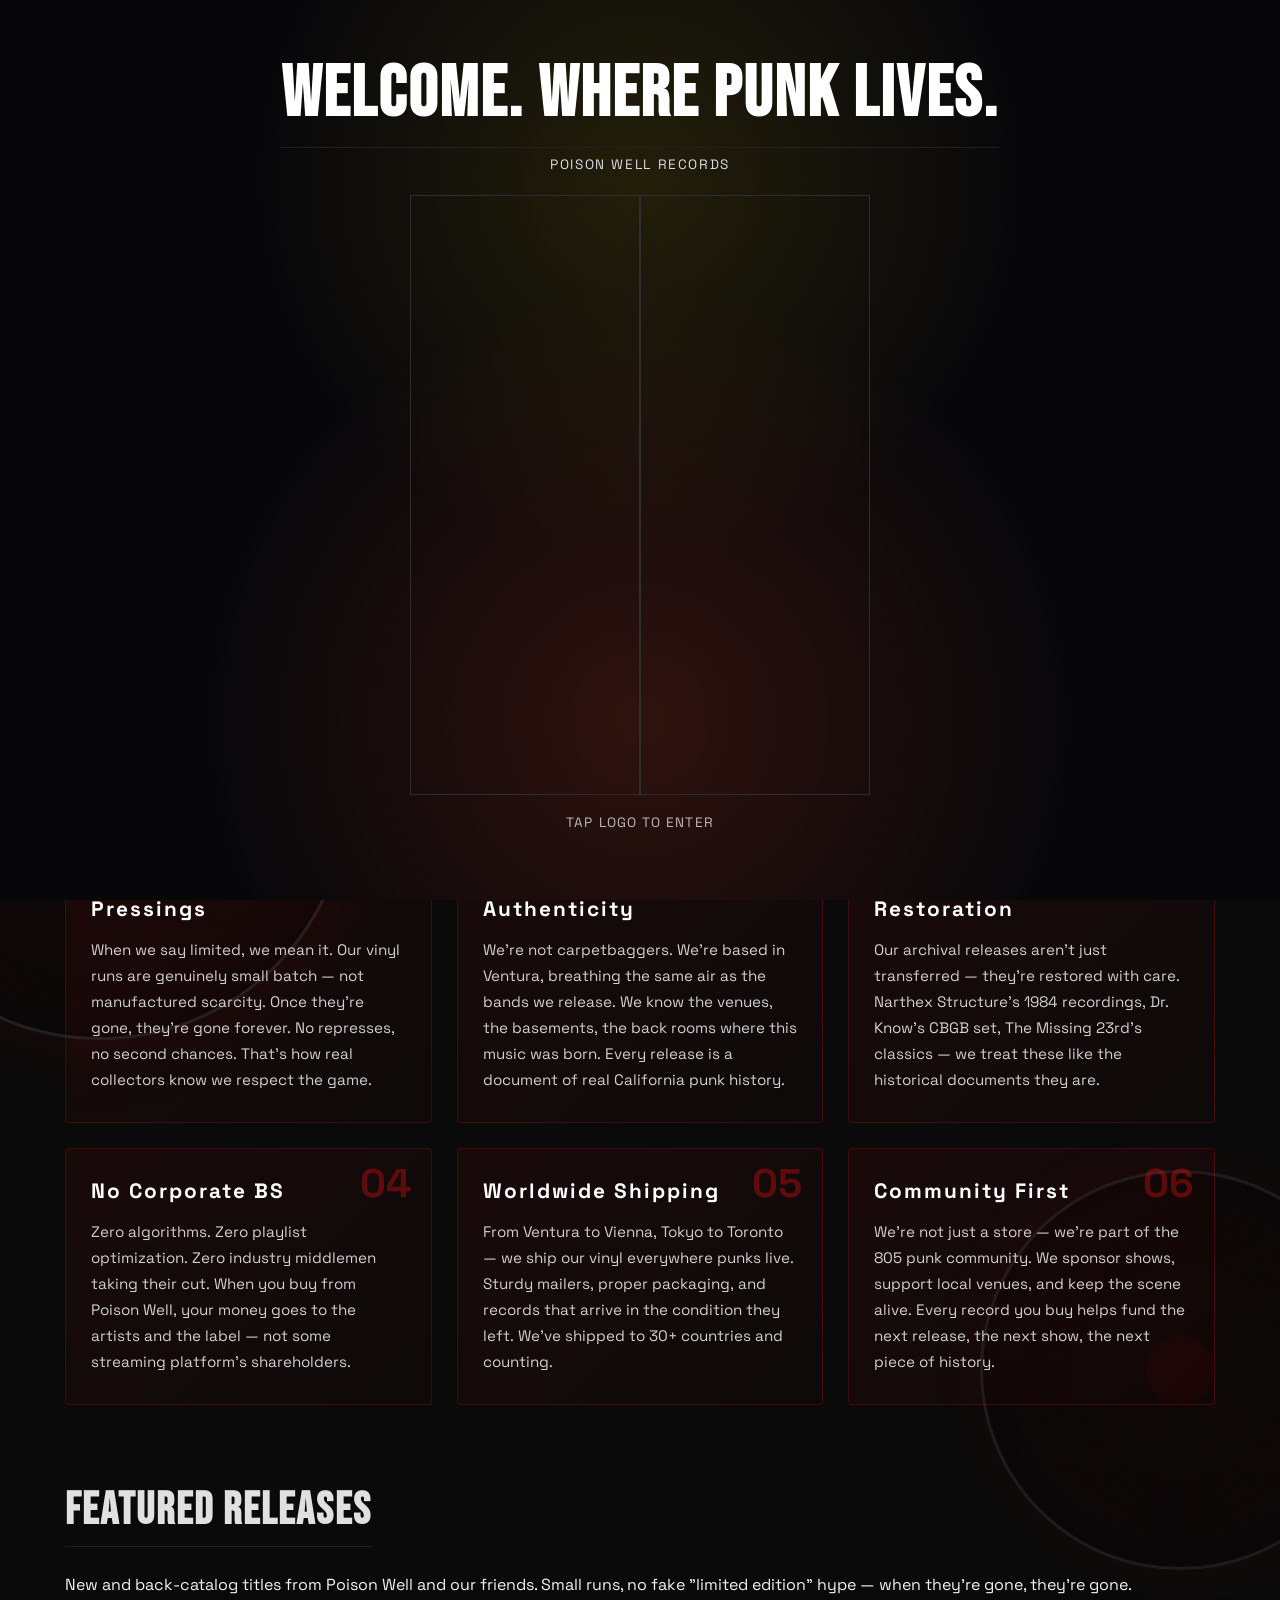
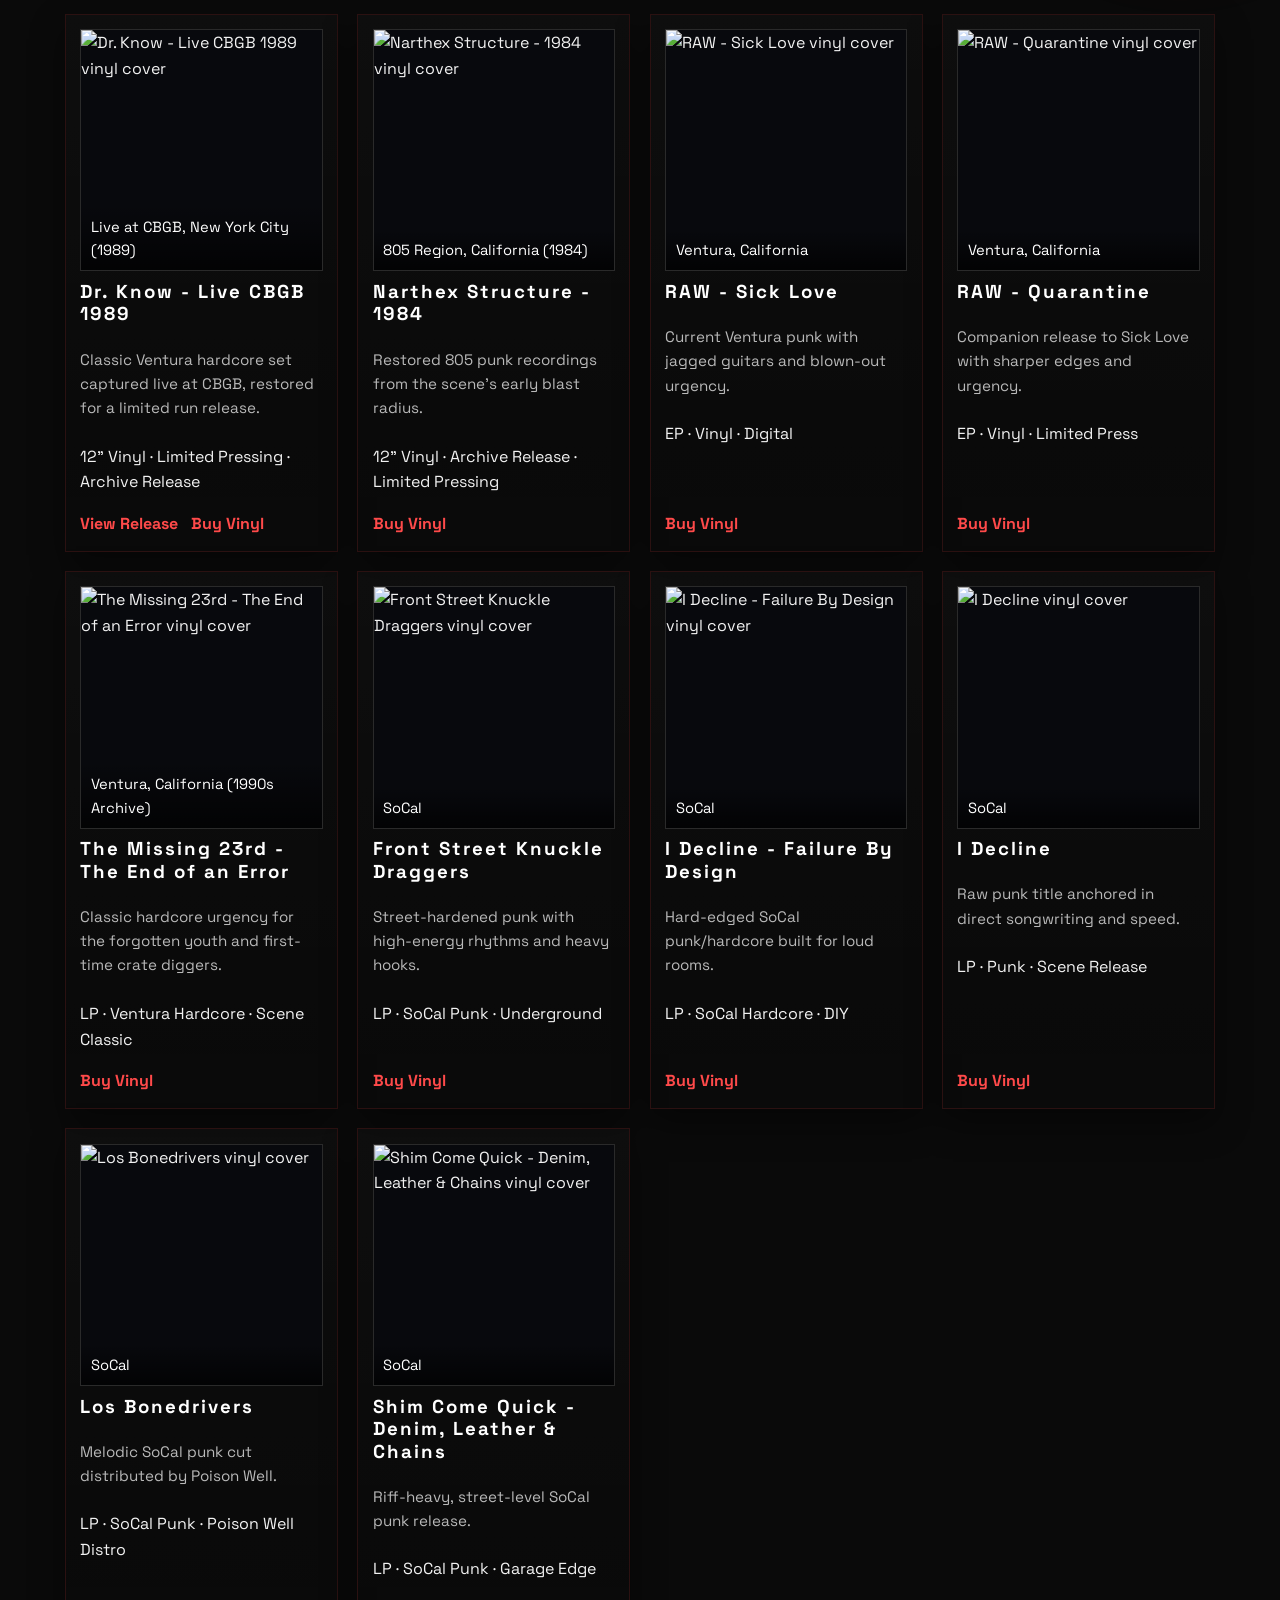
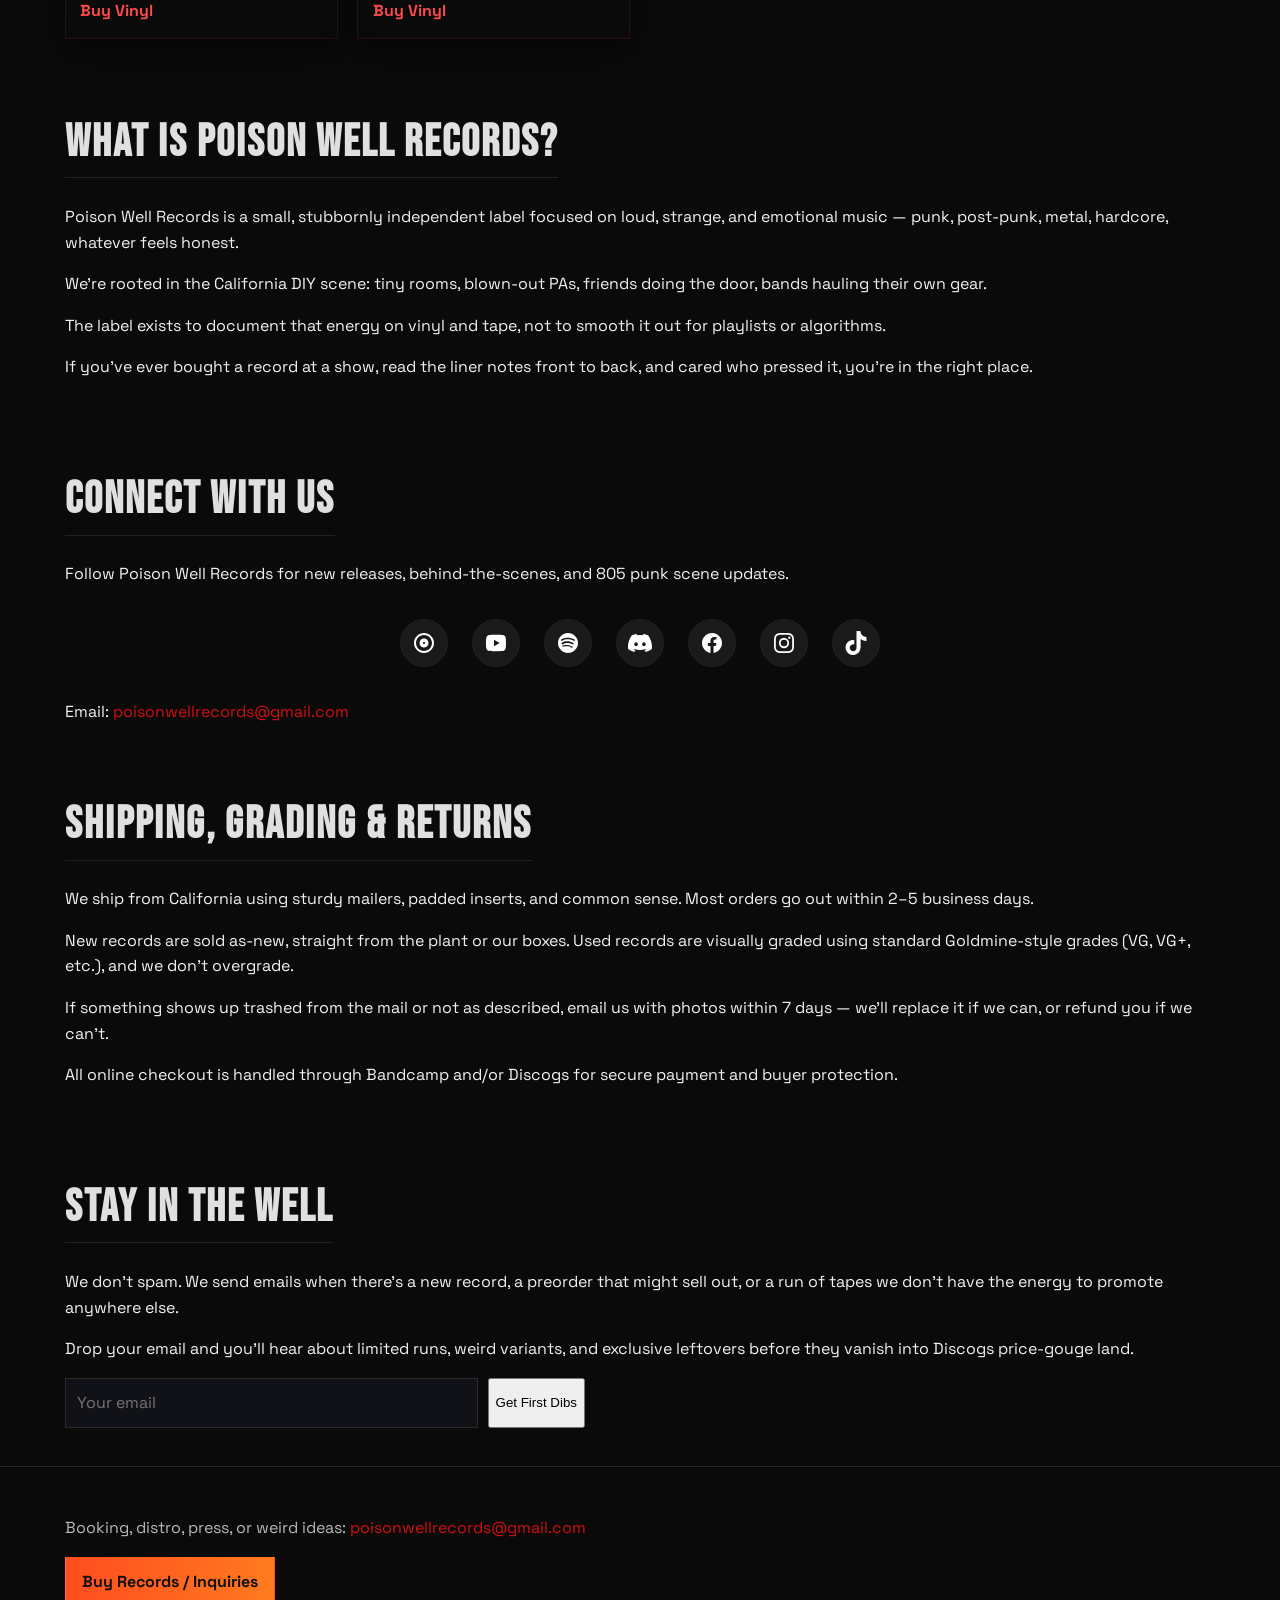
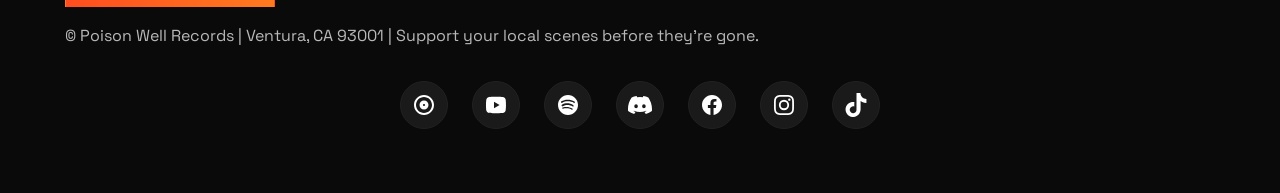
==== index.html @ 2ea9d639 "Refine design into a million-dollar website with new typography and responsive SVG icon grids" ====
<!DOCTYPE html>
<html lang="en">

<head>
  <meta charset="UTF-8" />
  <meta name="viewport" content="width=device-width, initial-scale=1.0" />
  <title>Poison Well Records - Ventura 805 Punk Vinyl & Label</title>
  <meta name="description"
    content="Official store and archive for Poison Well Records. Shop limited Ventura 805 punk vinyl releases from bands like Dr. Know, RAW, and Narthex Structure. Ships worldwide from Ventura, California." />
  <meta name="keywords"
    content="ventura punk vinyl, 805 punk records, socal hardcore vinyl, ventura record label, nardcore vinyl" />
  <meta property="og:title" content="Poison Well Records - Ventura 805 Punk Vinyl" />
  <meta property="og:description"
    content="805 and SoCal punk rock on limited vinyl and digital. Archiving Ventura bands and the forgotten youth." />
  <meta property="og:image"
    content="https://poisonwellrecords.netlify.app/poison-well-records-logo-ventura-805-punk-label.png" />
  <meta property="og:url" content="https://poisonwellrecords.netlify.app/" />
  <meta property="og:type" content="website" />
  <meta name="twitter:card" content="summary_large_image" />
  <meta name="twitter:title" content="Poison Well Records - Ventura 805 Punk Vinyl" />
  <meta name="twitter:description" content="805 punk vinyl and SoCal hardcore from Ventura, CA." />
  <meta name="twitter:image"
    content="https://poisonwellrecords.netlify.app/poison-well-records-logo-ventura-805-punk-label.png" />
  <meta name="geo.region" content="US-CA" />
  <meta name="geo.placename" content="Ventura" />
  <meta name="geo.position" content="34.2746;-119.2290" />
  <meta name="ICBM" content="34.2746, -119.2290" />
  <link rel="canonical" href="https://poisonwellrecords.netlify.app/" />
  <link rel="preload" href="styles.min.css" as="style" />
  <link rel="stylesheet" href="styles.min.css" />
  <script type="application/ld+json">
  {
    "@context": "https://schema.org",
    "@type": "Organization",
    "name": "Poison Well Records",
    "description": "Ventura 805 punk vinyl label and online store archiving SoCal punk rock",
    "url": "https://poisonwellrecords.netlify.app",
    "logo": "https://poisonwellrecords.netlify.app/poison-well-records-logo-ventura-805-punk-label.png",
    "address": {
      "@type": "PostalAddress",
      "addressLocality": "Ventura",
      "addressRegion": "CA",
      "postalCode": "93001",
      "addressCountry": "US"
    },
    "sameAs": [
      "https://www.tiktok.com/@poisonwellrecords",
      "https://www.instagram.com/poisonwellrecords",
      "https://www.discogs.com/user/PoisonWellRecords",
      "https://poisonwellrecords.bandcamp.com/dashboard",
      "https://www.facebook.com/poisonwellrecords/",
      "https://www.youtube.com/@poisonwellrecords"
    ],
    "areaServed": {
      "@type": "GeoCircle",
      "geoMidpoint": {
        "@type": "GeoCoordinates",
        "latitude": "34.2746",
        "longitude": "-119.2290"
      },
      "geoRadius": "50000"
    }
  }
  </script>
  <script type="application/ld+json">
  {
    "@context": "https://schema.org",
    "@type": "Store",
    "name": "Poison Well Records",
    "image": "https://poisonwellrecords.netlify.app/poison-well-records-logo-ventura-805-punk-label.png",
    "description": "805 and SoCal punk vinyl record store and label shipping worldwide from Ventura, California",
    "url": "https://poisonwellrecords.netlify.app",
    "telephone": "+1-XXX-XXX-XXXX",
    "priceRange": "$20-$40",
    "paymentAccepted": "Credit Card, Debit Card",
    "currenciesAccepted": "USD",
    "address": {
      "@type": "PostalAddress",
      "addressLocality": "Ventura",
      "addressRegion": "CA",
      "addressCountry": "US"
    },
    "geo": {
      "@type": "GeoCoordinates",
      "latitude": "34.2746",
      "longitude": "-119.2290"
    },
    "areaServed": "Worldwide"
  }
  </script>
</head>

<body>

  <!-- SPINNING VINYL BACKGROUND ELEMENTS -->
  <div class="vinyl-bg-spinner" aria-hidden="true"></div>
  <div class="vinyl-bg-spinner-2" aria-hidden="true"></div>
  <div class="vinyl-bg-spinner-3" aria-hidden="true"></div>

  <div class="splash-gate" id="splash-gate" aria-label="Site opening screen">
    <div class="splash-inner">
      <h2 class="splash-title">Welcome. Where Punk Lives.</h2>
      <p class="splash-sub">Poison Well Records</p>
      <div class="logo-door" id="logo-door" role="button" tabindex="0" aria-label="Open Poison Well Records">
        <div class="door-half door-left"></div>
        <div class="door-half door-right"></div>
      </div>
      <p class="enter-hint">Tap logo to enter</p>
    </div>
  </div>

  <!-- HEADER / NAV -->
  <header class="site-header">
    <div class="container nav">
      <a class="brand" href="/">Poison Well Records</a>
      <nav class="nav-links" aria-label="Main navigation">
        <a href="/">Home</a>
        <div class="nav-dropdown">
          <a class="nav-main" href="/ventura-punk-record-store-online">Vinyl</a>
          <div class="dropdown-content" aria-label="Vinyl subnavigation">
            <a href="/ventura-punk-record-store-online#tab-vinyl">All Vinyl</a>
            <a href="/ventura-punk-record-store-online#tab-test-pressings">Test Pressings</a>
            <a href="/ventura-punk-record-store-online#tab-digital-releases">Digital Releases</a>
            <a href="/ventura-punk-record-store-online#tab-rarities">Rarities</a>
          </div>
        </div>
        <a href="/apparel">Apparel</a>
        <a href="/805-punk-bands">Artists &amp; 805 Archive</a>
        <a href="/about-poison-well-records">About</a>
        <a href="/contact-wholesale">Contact / Wholesale</a>
        <a href="/faq">FAQ</a>
      </nav>
    </div>
  </header>


  <main>
    <!-- SHOP BY CATEGORY - FIRST SECTION -->
    <section class="shop-categories" id="shop-categories">
      <div class="container">
        <h2>Shop by Category</h2>
        <div class="category-grid">
          <a href="/ventura-punk-record-store-online#tab-vinyl" class="category-card">
            <div class="category-icon">💿</div>
            <h3>Vinyl Records</h3>
            <p>Limited pressings and exclusive releases from the 805 scene and beyond</p>
          </a>
          <a href="/ventura-punk-record-store-online#tab-test-pressings" class="category-card">
            <div class="category-icon">⚡</div>
            <h3>Test Pressings</h3>
            <p>Rare test pressings for the serious collector and archivist</p>
          </a>
          <a href="/ventura-punk-record-store-online#tab-digital-releases" class="category-card">
            <div class="category-icon">🎵</div>
            <h3>Digital Releases</h3>
            <p>Downloadable punk and hardcore for your digital library</p>
          </a>
          <a href="/ventura-punk-record-store-online#tab-rarities" class="category-card">
            <div class="category-icon">🔥</div>
            <h3>Rarities</h3>
            <p>Hard-to-find gems and out-of-print classics from the underground</p>
          </a>
          <a href="/apparel" class="category-card">
            <div class="category-icon">👕</div>
            <h3>Apparel</h3>
            <p>Poison Well merchandise and band tees for true believers</p>
          </a>
          <a href="/805-punk-bands" class="category-card">
            <div class="category-icon">🎸</div>
            <h3>805 Archive</h3>
            <p>Documenting the history of Ventura and 805 punk bands</p>
          </a>
        </div>
      </div>
    </section>

    <!-- WHY POISON WELL IS THE BEST -->
    <section class="why-best" id="why-best">
      <div class="container">
        <h2>Why Poison Well Records Is The Best</h2>
        <div class="why-grid">
          <div class="why-card">
            <div class="why-number">01</div>
            <h3>Real Limited Pressings</h3>
            <p>When we say limited, we mean it. Our vinyl runs are genuinely small batch — not manufactured scarcity.
              Once they're gone, they're gone forever. No represses, no second chances. That's how real collectors know
              we respect the game.</p>
          </div>
          <div class="why-card">
            <div class="why-number">02</div>
            <h3>805 Scene Authenticity</h3>
            <p>We're not carpetbaggers. We're based in Ventura, breathing the same air as the bands we release. We know
              the venues, the basements, the back rooms where this music was born. Every release is a document of real
              California punk history.</p>
          </div>
          <div class="why-card">
            <div class="why-number">03</div>
            <h3>Archive Quality Restoration</h3>
            <p>Our archival releases aren't just transferred — they're restored with care. Narthex Structure's 1984
              recordings, Dr. Know's CBGB set, The Missing 23rd's classics — we treat these like the historical
              documents they are.</p>
          </div>
          <div class="why-card">
            <div class="why-number">04</div>
            <h3>No Corporate BS</h3>
            <p>Zero algorithms. Zero playlist optimization. Zero industry middlemen taking their cut. When you buy from
              Poison Well, your money goes to the artists and the label — not some streaming platform's shareholders.
            </p>
          </div>
          <div class="why-card">
            <div class="why-number">05</div>
            <h3>Worldwide Shipping</h3>
            <p>From Ventura to Vienna, Tokyo to Toronto — we ship our vinyl everywhere punks live. Sturdy mailers,
              proper packaging, and records that arrive in the condition they left. We've shipped to 30+ countries and
              counting.</p>
          </div>
          <div class="why-card">
            <div class="why-number">06</div>
            <h3>Community First</h3>
            <p>We're not just a store — we're part of the 805 punk community. We sponsor shows, support local venues,
              and keep the scene alive. Every record you buy helps fund the next release, the next show, the next piece
              of history.</p>
          </div>
        </div>
      </div>
    </section>

    <!-- FEATURED RELEASES -->
    <section class="releases" id="releases">
      <div class="container">
        <h2>Featured Releases</h2>
        <p>New and back-catalog titles from Poison Well and our friends. Small runs, no fake "limited edition" hype —
          when they're gone, they're gone.</p>

        <div class="release-grid">
          <!-- RELEASE CARD 1: Dr. Know -->
          <article class="release-card">
            <div class="release-cover">
              <img class="release-cover-image" src="dr-know-live-cbgb-1989-ventura-punk-vinyl.jpg"
                alt="Dr. Know - Live CBGB 1989 vinyl cover" />
              <p class="release-cover-detail">Live at CBGB, New York City (1989)</p>
            </div>
            <h3>Dr. Know - Live CBGB 1989</h3>
            <p class="release-hook">Classic Ventura hardcore set captured live at CBGB, restored for a limited run
              release.</p>
            <p class="release-formats">12" Vinyl · Limited Pressing · Archive Release</p>
            <div class="release-links">
              <a href="/dr-know-live-cbgb-1989-ventura-hardcore">View Release</a>
              <a href="/ventura-punk-record-store-online#tab-vinyl">Buy Vinyl</a>
            </div>
          </article>

          <!-- RELEASE CARD 2: Narthex Structure -->
          <article class="release-card">
            <div class="release-cover">
              <img class="release-cover-image" src="narthex-structure-1984-ventura-805-punk-vinyl.jpg"
                alt="Narthex Structure - 1984 vinyl cover" />
              <p class="release-cover-detail">805 Region, California (1984)</p>
            </div>
            <h3>Narthex Structure - 1984</h3>
            <p class="release-hook">Restored 805 punk recordings from the scene's early blast radius.</p>
            <p class="release-formats">12" Vinyl · Archive Release · Limited Pressing</p>
            <div class="release-links">
              <a href="/ventura-punk-record-store-online">Buy Vinyl</a>
            </div>
          </article>

          <!-- RELEASE CARD 3: RAW - Sick Love -->
          <article class="release-card">
            <div class="release-cover">
              <img class="release-cover-image" src="raw-sick-love-805-punk-record.jpg"
                alt="RAW - Sick Love vinyl cover" />
              <p class="release-cover-detail">Ventura, California</p>
            </div>
            <h3>RAW - Sick Love</h3>
            <p class="release-hook">Current Ventura punk with jagged guitars and blown-out urgency.</p>
            <p class="release-formats">EP · Vinyl · Digital</p>
            <div class="release-links">
              <a href="/ventura-punk-record-store-online">Buy Vinyl</a>
            </div>
          </article>

          <!-- RELEASE CARD 4: RAW - Quarantine -->
          <article class="release-card">
            <div class="release-cover">
              <img class="release-cover-image" src="raw-quarantine-ventura-punk-vinyl.jpg"
                alt="RAW - Quarantine vinyl cover" />
              <p class="release-cover-detail">Ventura, California</p>
            </div>
            <h3>RAW - Quarantine</h3>
            <p class="release-hook">Companion release to Sick Love with sharper edges and urgency.</p>
            <p class="release-formats">EP · Vinyl · Limited Press</p>
            <div class="release-links">
              <a href="/ventura-punk-record-store-online">Buy Vinyl</a>
            </div>
          </article>

          <!-- RELEASE CARD 5: The Missing 23rd -->
          <article class="release-card">
            <div class="release-cover">
              <img class="release-cover-image" src="the-missing-23rd-the-end-of-an-error-ventura-hardcore-vinyl.jpg"
                alt="The Missing 23rd - The End of an Error vinyl cover" />
              <p class="release-cover-detail">Ventura, California (1990s Archive)</p>
            </div>
            <h3>The Missing 23rd - The End of an Error</h3>
            <p class="release-hook">Classic hardcore urgency for the forgotten youth and first-time crate diggers.</p>
            <p class="release-formats">LP · Ventura Hardcore · Scene Classic</p>
            <div class="release-links">
              <a href="/ventura-punk-record-store-online">Buy Vinyl</a>
            </div>
          </article>

          <!-- RELEASE CARD 6: Front Street Knuckle Draggers -->
          <article class="release-card">
            <div class="release-cover">
              <img class="release-cover-image" src="front-street-knuckle-draggers-805-punk-record.jpg"
                alt="Front Street Knuckle Draggers vinyl cover" />
              <p class="release-cover-detail">SoCal</p>
            </div>
            <h3>Front Street Knuckle Draggers</h3>
            <p class="release-hook">Street-hardened punk with high-energy rhythms and heavy hooks.</p>
            <p class="release-formats">LP · SoCal Punk · Underground</p>
            <div class="release-links">
              <a href="/ventura-punk-record-store-online">Buy Vinyl</a>
            </div>
          </article>

          <!-- RELEASE CARD 7: I Decline - Failure By Design -->
          <article class="release-card">
            <div class="release-cover">
              <img class="release-cover-image" src="i-decline-failure-by-design-socal-punk-vinyl.jpg"
                alt="I Decline - Failure By Design vinyl cover" />
              <p class="release-cover-detail">SoCal</p>
            </div>
            <h3>I Decline - Failure By Design</h3>
            <p class="release-hook">Hard-edged SoCal punk/hardcore built for loud rooms.</p>
            <p class="release-formats">LP · SoCal Hardcore · DIY</p>
            <div class="release-links">
              <a href="/ventura-punk-record-store-online">Buy Vinyl</a>
            </div>
          </article>

          <!-- RELEASE CARD 8: I Decline -->
          <article class="release-card">
            <div class="release-cover">
              <img class="release-cover-image" src="i-decline-socal-punk-vinyl.jpg" alt="I Decline vinyl cover" />
              <p class="release-cover-detail">SoCal</p>
            </div>
            <h3>I Decline</h3>
            <p class="release-hook">Raw punk title anchored in direct songwriting and speed.</p>
            <p class="release-formats">LP · Punk · Scene Release</p>
            <div class="release-links">
              <a href="/ventura-punk-record-store-online">Buy Vinyl</a>
            </div>
          </article>

          <!-- RELEASE CARD 9: Los Bonedrivers -->
          <article class="release-card">
            <div class="release-cover">
              <img class="release-cover-image" src="los-bonedrivers-socal-punk-vinyl.jpg"
                alt="Los Bonedrivers vinyl cover" />
              <p class="release-cover-detail">SoCal</p>
            </div>
            <h3>Los Bonedrivers</h3>
            <p class="release-hook">Melodic SoCal punk cut distributed by Poison Well.</p>
            <p class="release-formats">LP · SoCal Punk · Poison Well Distro</p>
            <div class="release-links">
              <a href="/ventura-punk-record-store-online">Buy Vinyl</a>
            </div>
          </article>

          <!-- RELEASE CARD 10: Shim Come Quick -->
          <article class="release-card">
            <div class="release-cover">
              <img class="release-cover-image" src="shim-come-quick-denim-leather-and-chains-punk-vinyl.jpg"
                alt="Shim Come Quick - Denim, Leather & Chains vinyl cover" />
              <p class="release-cover-detail">SoCal</p>
            </div>
            <h3>Shim Come Quick - Denim, Leather & Chains</h3>
            <p class="release-hook">Riff-heavy, street-level SoCal punk release.</p>
            <p class="release-formats">LP · SoCal Punk · Garage Edge</p>
            <div class="release-links">
              <a href="/ventura-punk-record-store-online">Buy Vinyl</a>
            </div>
          </article>
        </div>
      </div>
    </section>

    <!-- ABOUT -->
    <section class="about" id="about">
      <div class="container">
        <h2>What Is Poison Well Records?</h2>
        <p>Poison Well Records is a small, stubbornly independent label focused on loud, strange, and emotional music —
          punk, post‑punk, metal, hardcore, whatever feels honest.</p>
        <p>We're rooted in the California DIY scene: tiny rooms, blown-out PAs, friends doing the door, bands hauling
          their own gear.</p>
        <p>The label exists to document that energy on vinyl and tape, not to smooth it out for playlists or algorithms.
        </p>
        <p>If you've ever bought a record at a show, read the liner notes front to back, and cared who pressed it,
          you're in the right place.</p>
      </div>
    </section>

    <!-- CONNECT / SOCIAL -->
    <section class="connect" id="connect">
      <div class="container">
        <h2>Connect With Us</h2>
        <p>Follow Poison Well Records for new releases, behind-the-scenes, and 805 punk scene updates.</p>
              <div class="footer-social-icons">
        <a href="/ventura-punk-record-store-online" class="social-icon icon-store" title="Shop Vinyl">
          <svg viewBox="0 0 24 24" fill="currentColor"><path d="M12 2C6.48 2 2 6.48 2 12s4.48 10 10 10 10-4.48 10-10S17.52 2 12 2zm0 18c-4.41 0-8-3.59-8-8s3.59-8 8-8 8 3.59 8 8-3.59 8-8 8zm0-12.5c-2.49 0-4.5 2.01-4.5 4.5s2.01 4.5 4.5 4.5 4.5-2.01 4.5-4.5-2.01-4.5-4.5-4.5zm0 5.5c-.55 0-1-.45-1-1s.45-1 1-1 1 .45 1 1-.45 1-1 1z"/></svg>
        </a>
        <a href="https://www.youtube.com/@poisonwellrecords" target="_blank" class="social-icon icon-youtube" title="YouTube">
          <svg viewBox="0 0 24 24" fill="currentColor"><path d="M21.582 6.186a2.67 2.67 0 0 0-1.884-1.884C18.033 3.868 12 3.868 12 3.868s-6.033 0-7.698.434A2.67 2.67 0 0 0 2.418 6.186C2 7.85 2 12 2 12s0 4.15.418 5.814a2.67 2.67 0 0 0 1.884 1.884C6.033 20.132 12 20.132 12 20.132s6.033 0 7.698-.434a2.67 2.67 0 0 0 1.884-1.884C22 16.15 22 12 22 12s0-4.15-.418-5.814zM9.996 15.348V8.652L15.603 12l-5.607 3.348z"/></svg>
        </a>
        <a href="https://open.spotify.com/search/poison%20well%20records" target="_blank" class="social-icon icon-spotify" title="Spotify">
          <svg viewBox="0 0 24 24" fill="currentColor"><path d="M12 2C6.477 2 2 6.477 2 12s4.477 10 10 10 10-4.477 10-10S17.523 2 12 2zm4.586 14.423c-.183.295-.568.39-.86.208-2.355-1.44-5.316-1.765-8.804-.967-.328.075-.653-.13-.728-.458-.075-.328.13-.653.458-.728 3.818-.87 7.078-.505 9.726 1.114.292.183.387.567.208.86zm1.196-3.21c-.227.368-.7.487-1.07.26-2.695-1.657-6.815-2.15-9.76-.178-.415.28-.97.17-1.25-.246-.28-.416-.17-.97.246-1.25 3.39-2.268 8.16-1.7 11.23.187.37.228.49.702.264 1.072zm.106-3.374c-3.197-1.897-8.48-2.072-11.53-.114-.492.29-.982.16-1.274-.24-.29-.402-.128-.914.288-1.188 3.52-2.227 9.387-2.028 13.065.155.443.264.58.847.316 1.29-.264.444-.847.58-1.29.316z"/></svg>
        </a>
        <a href="https://discord.gg/invitelink" target="_blank" class="social-icon icon-discord" title="Discord">
           <svg viewBox="0 0 127.14 96.36" fill="currentColor"><path d="M107.7 8.07A105.15 105.15 0 0 0 81.47 0a72.06 72.06 0 0 0-3.36 6.83 97.68 97.68 0 0 0-29.11 0A72.37 72.37 0 0 0 45.64 0a105.89 105.89 0 0 0-26.25 8.09C2.79 32.65-1.73 56.58.51 80.17a105.73 105.73 0 0 0 32.17 16.19 77.7 77.7 0 0 0 6.89-11.1 68.42 68.42 0 0 1-10.85-5.18c.91-.66 1.8-1.34 2.66-2a75.57 75.57 0 0 0 64.32 0c.87.71 1.76 1.39 2.68 2a68.68 68.68 0 0 1-10.87 5.19 77 77 0 0 0 6.89 11.1 105.25 105.25 0 0 0 32.19-16.19c2.64-27.38-4.51-51.11-18.89-72.11zM42.79 65.43c-5.15 0-9.36-4.66-9.36-10.37s4.12-10.37 9.36-10.37c5.29 0 9.42 4.7 9.36 10.37 0 5.71-4.12 10.37-9.36 10.37zm41.56 0c-5.15 0-9.36-4.66-9.36-10.37s4.12-10.37 9.36-10.37c5.29 0 9.42 4.7 9.36 10.37 0 5.71-4.12 10.37-9.36 10.37z"/></svg>
        </a>
        <a href="https://www.facebook.com/poisonwellrecords/" target="_blank" class="social-icon icon-facebook" title="Facebook">
          <svg viewBox="0 0 24 24" fill="currentColor"><path d="M22 12c0-5.523-4.477-10-10-10S2 6.477 2 12c0 4.99 3.657 9.128 8.438 9.878v-6.987h-2.54V12h2.54V9.797c0-2.506 1.492-3.89 3.777-3.89 1.094 0 2.238.195 2.238.195v2.46h-1.26c-1.243 0-1.63.77-1.63 1.562V12h2.773l-.443 2.89h-2.33v6.988C18.343 21.128 22 16.99 22 12z"/></svg>
        </a>
        <a href="https://www.instagram.com/poisonwellrecords" target="_blank" class="social-icon icon-instagram" title="Instagram">
          <svg viewBox="0 0 24 24" fill="currentColor"><path d="M12 2c2.717 0 3.056.01 4.122.06 1.065.05 1.79.217 2.427.465.66.254 1.216.598 1.772 1.153a4.908 4.908 0 0 1 1.153 1.772c.247.637.415 1.363.465 2.428.047 1.066.06 1.405.06 4.122 0 2.717-.01 3.056-.06 4.122-.05 1.065-.218 1.79-.465 2.428a4.883 4.883 0 0 1-1.153 1.772 4.915 4.915 0 0 1-1.772 1.153c-.637.247-1.363.415-2.428.465-1.066.047-1.405.06-4.122.06-2.717 0-3.056-.01-4.122-.06-1.065-.05-1.79-.218-2.428-.465a4.89 4.89 0 0 1-1.772-1.153 4.904 4.904 0 0 1-1.153-1.772c-.248-.637-.415-1.363-.465-2.428C2.013 15.056 2 14.717 2 12c0-2.717.01-3.056.06-4.122.05-1.066.217-1.79.465-2.428a4.88 4.88 0 0 1 1.153-1.772A4.897 4.897 0 0 1 5.45 2.525c.638-.248 1.362-.415 2.428-.465C8.944 2.013 9.283 2 12 2zm0 1.802c-2.67 0-3.004.01-4.058.058-.975.045-1.504.207-1.854.344-.467.182-.8.398-1.15.748-.35.35-.566.683-.748 1.15-.137.35-.3.88-.344 1.855-.048 1.054-.058 1.387-.058 4.057v.002c0 2.67.01 3.004.058 4.058.045.975.207 1.504.344 1.854.182.466.399.8.748 1.15.35.35.683.566 1.15.748.35.137.88.3 1.855.344 1.054.048 1.387.058 4.057.058 2.67 0 3.004-.01 4.058-.058.975-.045 1.504-.207 1.854-.344.466-.182.8-.398 1.15-.748.35-.35.566-.683.748-1.15.137-.35.3-.88.344-1.855.048-1.054.058-1.387.058-4.057 0-2.67-.01-3.004-.058-4.058-.045-.975-.207-1.504-.344-1.854a3.097 3.097 0 0 0-.748-1.15 3.098 3.098 0 0 0-1.15-.748c-.35-.137-.88-.3-1.855-.344-1.054-.048-1.387-.058-4.057-.058zM12 6.865A5.135 5.135 0 1 1 12 17.135 5.135 5.135 0 0 1 12 6.865zm0 1.802a3.333 3.333 0 1 0 0 6.666 3.333 3.333 0 0 0 0-6.666zm5.338-3.205a1.2 1.2 0 1 1 0 2.4 1.2 1.2 0 0 1 0-2.4z"/></svg>
        </a>
        <a href="https://www.tiktok.com/@poisonwellrecords" target="_blank" class="social-icon icon-tiktok" title="TikTok">
          <svg viewBox="0 0 24 24" fill="currentColor"><path d="M12.525.02c1.31-.02 2.61-.01 3.91-.01.08 1.53.63 3.09 1.75 4.17 1.12 1.11 2.7 1.62 4.24 1.79v4.03c-1.44-.05-2.89-.35-4.2-.97-.57-.26-1.1-.59-1.62-.93-.01 2.92.01 5.84-.02 8.75-.08 1.4-.54 2.79-1.35 3.94-1.31 1.92-3.58 3.17-5.91 3.21-1.43.08-2.86-.31-4.08-1.03-2.02-1.19-3.44-3.37-3.65-5.71-.02-.5-.03-1-.01-1.49.18-1.9 1.12-3.72 2.58-4.96 1.66-1.44 3.98-2.13 6.15-1.72.02 1.48-.04 2.96-.04 4.44-.99-.32-2.15-.23-3.02.37-.63.41-1.11 1.04-1.36 1.75-.21.51-.15 1.07-.14 1.61.24 1.64 1.82 3.02 3.5 2.87 1.12-.01 2.19-.66 2.77-1.61.19-.33.4-.67.41-1.06.1-1.79.06-3.57.07-5.36.01-4.03-.01-8.05.02-12.07z"/></svg>
        </a>
      </div>
        <div class="contact-email">
          <p>Email: <a href="mailto:poisonwellrecords@gmail.com">poisonwellrecords@gmail.com</a></p>
        </div>
      </div>
    </section>

    <!-- STORE INFO / FAQ -->
    <section class="store-info" id="store-info">
      <div class="container">
        <h2>Shipping, Grading &amp; Returns</h2>
        <p>We ship from California using sturdy mailers, padded inserts, and common sense. Most orders go out within 2–5
          business days.</p>
        <p>New records are sold as‑new, straight from the plant or our boxes. Used records are visually graded using
          standard Goldmine-style grades (VG, VG+, etc.), and we don't overgrade.</p>
        <p>If something shows up trashed from the mail or not as described, email us with photos within 7 days — we'll
          replace it if we can, or refund you if we can't.</p>
        <p>All online checkout is handled through Bandcamp and/or Discogs for secure payment and buyer protection.</p>
      </div>
    </section>

    <!-- EMAIL LIST -->
    <section class="newsletter" id="newsletter">
      <div class="container">
        <h2>Stay in the Well</h2>
        <p>We don't spam. We send emails when there's a new record, a preorder that might sell out, or a run of tapes we
          don't have the energy to promote anywhere else.</p>
        <p>Drop your email and you'll hear about limited runs, weird variants, and exclusive leftovers before they
          vanish into Discogs price‑gouge land.</p>
        <form class="newsletter-form" name="newsletter" method="post" action="/thank-you" data-netlify="true"
          data-netlify-honeypot="bot-field">
          <input type="hidden" name="form-name" value="newsletter">
          <p style="display:none"><label>Don't fill this out if you're human: <input name="bot-field"></label></p>
          <input type="email" name="email" placeholder="Your email" required>
          <button type="submit">Get First Dibs</button>
          <div class="newsletter-success" aria-live="polite"
            style="display:none;margin-top:0.6rem;color:var(--success)"></div>
        </form>
      </div>
    </section>

  </main>
  <!-- CONTACT / FOOTER -->
  <footer class="site-footer" id="contact">
    <div class="container">
      <p>Booking, distro, press, or weird ideas: <a
          href="mailto:poisonwellrecords@gmail.com">poisonwellrecords@gmail.com</a></p>
      <p><a class="btn primary" href="mailto:poisonwellrecords@gmail.com?subject=Buying%20Records%20Inquiry">Buy Records
          / Inquiries</a></p>
      <p>© Poison Well Records | Ventura, CA 93001 | Support your local scenes before they're gone.</p>
            <div class="footer-social-icons">
        <a href="/ventura-punk-record-store-online" class="social-icon icon-store" title="Shop Vinyl">
          <svg viewBox="0 0 24 24" fill="currentColor"><path d="M12 2C6.48 2 2 6.48 2 12s4.48 10 10 10 10-4.48 10-10S17.52 2 12 2zm0 18c-4.41 0-8-3.59-8-8s3.59-8 8-8 8 3.59 8 8-3.59 8-8 8zm0-12.5c-2.49 0-4.5 2.01-4.5 4.5s2.01 4.5 4.5 4.5 4.5-2.01 4.5-4.5-2.01-4.5-4.5-4.5zm0 5.5c-.55 0-1-.45-1-1s.45-1 1-1 1 .45 1 1-.45 1-1 1z"/></svg>
        </a>
        <a href="https://www.youtube.com/@poisonwellrecords" target="_blank" class="social-icon icon-youtube" title="YouTube">
          <svg viewBox="0 0 24 24" fill="currentColor"><path d="M21.582 6.186a2.67 2.67 0 0 0-1.884-1.884C18.033 3.868 12 3.868 12 3.868s-6.033 0-7.698.434A2.67 2.67 0 0 0 2.418 6.186C2 7.85 2 12 2 12s0 4.15.418 5.814a2.67 2.67 0 0 0 1.884 1.884C6.033 20.132 12 20.132 12 20.132s6.033 0 7.698-.434a2.67 2.67 0 0 0 1.884-1.884C22 16.15 22 12 22 12s0-4.15-.418-5.814zM9.996 15.348V8.652L15.603 12l-5.607 3.348z"/></svg>
        </a>
        <a href="https://open.spotify.com/search/poison%20well%20records" target="_blank" class="social-icon icon-spotify" title="Spotify">
          <svg viewBox="0 0 24 24" fill="currentColor"><path d="M12 2C6.477 2 2 6.477 2 12s4.477 10 10 10 10-4.477 10-10S17.523 2 12 2zm4.586 14.423c-.183.295-.568.39-.86.208-2.355-1.44-5.316-1.765-8.804-.967-.328.075-.653-.13-.728-.458-.075-.328.13-.653.458-.728 3.818-.87 7.078-.505 9.726 1.114.292.183.387.567.208.86zm1.196-3.21c-.227.368-.7.487-1.07.26-2.695-1.657-6.815-2.15-9.76-.178-.415.28-.97.17-1.25-.246-.28-.416-.17-.97.246-1.25 3.39-2.268 8.16-1.7 11.23.187.37.228.49.702.264 1.072zm.106-3.374c-3.197-1.897-8.48-2.072-11.53-.114-.492.29-.982.16-1.274-.24-.29-.402-.128-.914.288-1.188 3.52-2.227 9.387-2.028 13.065.155.443.264.58.847.316 1.29-.264.444-.847.58-1.29.316z"/></svg>
        </a>
        <a href="https://discord.gg/invitelink" target="_blank" class="social-icon icon-discord" title="Discord">
           <svg viewBox="0 0 127.14 96.36" fill="currentColor"><path d="M107.7 8.07A105.15 105.15 0 0 0 81.47 0a72.06 72.06 0 0 0-3.36 6.83 97.68 97.68 0 0 0-29.11 0A72.37 72.37 0 0 0 45.64 0a105.89 105.89 0 0 0-26.25 8.09C2.79 32.65-1.73 56.58.51 80.17a105.73 105.73 0 0 0 32.17 16.19 77.7 77.7 0 0 0 6.89-11.1 68.42 68.42 0 0 1-10.85-5.18c.91-.66 1.8-1.34 2.66-2a75.57 75.57 0 0 0 64.32 0c.87.71 1.76 1.39 2.68 2a68.68 68.68 0 0 1-10.87 5.19 77 77 0 0 0 6.89 11.1 105.25 105.25 0 0 0 32.19-16.19c2.64-27.38-4.51-51.11-18.89-72.11zM42.79 65.43c-5.15 0-9.36-4.66-9.36-10.37s4.12-10.37 9.36-10.37c5.29 0 9.42 4.7 9.36 10.37 0 5.71-4.12 10.37-9.36 10.37zm41.56 0c-5.15 0-9.36-4.66-9.36-10.37s4.12-10.37 9.36-10.37c5.29 0 9.42 4.7 9.36 10.37 0 5.71-4.12 10.37-9.36 10.37z"/></svg>
        </a>
        <a href="https://www.facebook.com/poisonwellrecords/" target="_blank" class="social-icon icon-facebook" title="Facebook">
          <svg viewBox="0 0 24 24" fill="currentColor"><path d="M22 12c0-5.523-4.477-10-10-10S2 6.477 2 12c0 4.99 3.657 9.128 8.438 9.878v-6.987h-2.54V12h2.54V9.797c0-2.506 1.492-3.89 3.777-3.89 1.094 0 2.238.195 2.238.195v2.46h-1.26c-1.243 0-1.63.77-1.63 1.562V12h2.773l-.443 2.89h-2.33v6.988C18.343 21.128 22 16.99 22 12z"/></svg>
        </a>
        <a href="https://www.instagram.com/poisonwellrecords" target="_blank" class="social-icon icon-instagram" title="Instagram">
          <svg viewBox="0 0 24 24" fill="currentColor"><path d="M12 2c2.717 0 3.056.01 4.122.06 1.065.05 1.79.217 2.427.465.66.254 1.216.598 1.772 1.153a4.908 4.908 0 0 1 1.153 1.772c.247.637.415 1.363.465 2.428.047 1.066.06 1.405.06 4.122 0 2.717-.01 3.056-.06 4.122-.05 1.065-.218 1.79-.465 2.428a4.883 4.883 0 0 1-1.153 1.772 4.915 4.915 0 0 1-1.772 1.153c-.637.247-1.363.415-2.428.465-1.066.047-1.405.06-4.122.06-2.717 0-3.056-.01-4.122-.06-1.065-.05-1.79-.218-2.428-.465a4.89 4.89 0 0 1-1.772-1.153 4.904 4.904 0 0 1-1.153-1.772c-.248-.637-.415-1.363-.465-2.428C2.013 15.056 2 14.717 2 12c0-2.717.01-3.056.06-4.122.05-1.066.217-1.79.465-2.428a4.88 4.88 0 0 1 1.153-1.772A4.897 4.897 0 0 1 5.45 2.525c.638-.248 1.362-.415 2.428-.465C8.944 2.013 9.283 2 12 2zm0 1.802c-2.67 0-3.004.01-4.058.058-.975.045-1.504.207-1.854.344-.467.182-.8.398-1.15.748-.35.35-.566.683-.748 1.15-.137.35-.3.88-.344 1.855-.048 1.054-.058 1.387-.058 4.057v.002c0 2.67.01 3.004.058 4.058.045.975.207 1.504.344 1.854.182.466.399.8.748 1.15.35.35.683.566 1.15.748.35.137.88.3 1.855.344 1.054.048 1.387.058 4.057.058 2.67 0 3.004-.01 4.058-.058.975-.045 1.504-.207 1.854-.344.466-.182.8-.398 1.15-.748.35-.35.566-.683.748-1.15.137-.35.3-.88.344-1.855.048-1.054.058-1.387.058-4.057 0-2.67-.01-3.004-.058-4.058-.045-.975-.207-1.504-.344-1.854a3.097 3.097 0 0 0-.748-1.15 3.098 3.098 0 0 0-1.15-.748c-.35-.137-.88-.3-1.855-.344-1.054-.048-1.387-.058-4.057-.058zM12 6.865A5.135 5.135 0 1 1 12 17.135 5.135 5.135 0 0 1 12 6.865zm0 1.802a3.333 3.333 0 1 0 0 6.666 3.333 3.333 0 0 0 0-6.666zm5.338-3.205a1.2 1.2 0 1 1 0 2.4 1.2 1.2 0 0 1 0-2.4z"/></svg>
        </a>
        <a href="https://www.tiktok.com/@poisonwellrecords" target="_blank" class="social-icon icon-tiktok" title="TikTok">
          <svg viewBox="0 0 24 24" fill="currentColor"><path d="M12.525.02c1.31-.02 2.61-.01 3.91-.01.08 1.53.63 3.09 1.75 4.17 1.12 1.11 2.7 1.62 4.24 1.79v4.03c-1.44-.05-2.89-.35-4.2-.97-.57-.26-1.1-.59-1.62-.93-.01 2.92.01 5.84-.02 8.75-.08 1.4-.54 2.79-1.35 3.94-1.31 1.92-3.58 3.17-5.91 3.21-1.43.08-2.86-.31-4.08-1.03-2.02-1.19-3.44-3.37-3.65-5.71-.02-.5-.03-1-.01-1.49.18-1.9 1.12-3.72 2.58-4.96 1.66-1.44 3.98-2.13 6.15-1.72.02 1.48-.04 2.96-.04 4.44-.99-.32-2.15-.23-3.02.37-.63.41-1.11 1.04-1.36 1.75-.21.51-.15 1.07-.14 1.61.24 1.64 1.82 3.02 3.5 2.87 1.12-.01 2.19-.66 2.77-1.61.19-.33.4-.67.41-1.06.1-1.79.06-3.57.07-5.36.01-4.03-.01-8.05.02-12.07z"/></svg>
        </a>
      </div>
    </div>
  </footer>

  <script src="stripe-config.js" defer></script>
  <script src="site.min.js" defer></script>

</body>

</html>
---- styles.min.css ----
@import url('https://fonts.googleapis.com/css2?family=Bebas+Neue&family=Space+Grotesk:wght@400;500;700&display=swap');

:root {
  --bg: #1a0a00;
  --bg-alt: #2b1200;
  --text: #ffffff;
  --muted: #cccccc;
  --accent: #e85c0d;
  --accent-glow: rgba(232, 92, 13, 0.24);
  --accent-2: #f5a623;
  --line: #3b1e0b;
  --card: #2a1200;
  --success: #34d399;
}

* { box-sizing: border-box; }

html, body {
  margin: 0;
  padding: 0;
  background:
    radial-gradient(circle at 10% 10%, rgba(255, 77, 31, 0.15), transparent 35%),
    radial-gradient(circle at 85% 0%, rgba(240, 200, 8, 0.12), transparent 30%),
    linear-gradient(180deg, #0b0b0d, #111115);
  color: var(--text);
  font-family: 'Space Grotesk', 'Segoe UI', sans-serif;
  line-height: 1.6;
}

/* Fixed logo watermark background */
body::before {
  content: '';
  position: fixed;
  top: 50%;
  left: 50%;
  transform: translate(-50%, -50%);
  width: 60vmin;
  height: 60vmin;
  background-image: url('poison-well-records-logo-ventura-805-punk-label.png');
  background-size: contain;
  background-repeat: no-repeat;
  background-position: center;
  opacity: 0.06;
  pointer-events: none;
  z-index: -1;
}

a { color: var(--accent-2); text-decoration: none; }
a:hover { text-decoration: underline; }

.container {
  width: min(1150px, 92%);
  margin: 0 auto;
}

.topbar {
  position: sticky;
  top: 0;
  z-index: 20;
  backdrop-filter: blur(10px);
  background: rgba(12, 12, 15, 0.92);
  border-bottom: 1px solid rgba(255,77,31,0.06);
  box-shadow: 0 2px 18px rgba(0,0,0,0.6);
}

.nav {
  display: flex;
  align-items: center;
  justify-content: space-between;
  gap: 1.25rem;
  padding: 0.85rem 0;
}

.brand {
  font-family: 'Bebas Neue', Impact, sans-serif;
  letter-spacing: 0.08em;
  color: var(--text);
  font-size: 1.5rem;
}

/* Neon header treatment (subtle) */
.topbar .brand {
  color: var(--accent);}

.nav-links a {
  color: var(--text);
  transition: color 0.14s ease, text-shadow 0.14s ease;
}
.nav-links a:hover, .nav-links a:focus {
  color: var(--accent);}

/* small neon accent on active nav main */
.nav-main {
  color: var(--text);
}
.nav-main:hover, .nav-main:focus {
  color: var(--accent);}

.nav-links {
  display: flex;
  flex-wrap: wrap;
  gap: 0.85rem;
}

/* Header dropdown for Vinyl subcategories */
.nav-dropdown { position: relative; display: inline-block; }
.nav-dropdown .nav-main { display: inline-block; }
.nav-dropdown .dropdown-content {
  display: none;
  position: absolute;
  background: var(--card);
  min-width: 180px;
  border: 1px solid var(--line);
  padding: 0.25rem 0;
  z-index: 50;
  top: calc(100% + 6px);
  left: 0;
}
.nav-dropdown .dropdown-content a {
  display: block;
  padding: 0.45rem 0.9rem;
  color: var(--text);
  font-size: 0.95rem;
}
.nav-dropdown:hover .dropdown-content,
.nav-dropdown:focus-within .dropdown-content { display: block; }
.nav-main::after { content: ' ▾'; margin-left: 0.25rem; }

.nav-links a {
  color: var(--text);
  font-size: 0.95rem;
  border: 1px solid transparent;
  padding: 0.28rem 0.5rem;
}

.nav-links a:hover {
  border-color: var(--line);
  text-decoration: none;
}

.hero {
  padding: 5rem 0 3rem;
}

.logo-mark {
  width: min(380px, 85vw);
  display: block;
  margin: 0 auto 1.25rem;
  border: 1px solid var(--line);
  background: #08090d;
}

h1, h2, h3 {
  line-height: 1.2;
  margin: 0 0 0.75rem;
}

h1 {
  font-family: 'Bebas Neue', Impact, sans-serif;
  font-size: clamp(2.3rem, 5vw, 4rem);
  letter-spacing: 0.03em;
}

h2 {
  font-family: 'Bebas Neue', Impact, sans-serif;
  font-size: clamp(1.8rem, 3vw, 2.6rem);
  letter-spacing: 0.04em;
}

/* Make headings use the logo neon accent color */
h1, h2, h3 { color: var(--accent); }

.section {
  padding: 3rem 0;
  border-top: 1px solid var(--line);
}

.lead {
  font-size: 1.1rem;
  color: #e7e7ea;
  max-width: 900px;
}

.muted { color: var(--muted); }

.btn-row {
  display: flex;
  flex-wrap: wrap;
  gap: 0.75rem;
  margin-top: 1.1rem;
}

.btn {
  display: inline-block;
  border: 1px solid var(--line);
  padding: 0.72rem 1rem;
  color: var(--text);
  background: linear-gradient(90deg, #1a1a1f, #121216);
  font-weight: 700;
}

.btn.primary {
  background: linear-gradient(90deg, #ff4d1f, #ff7a1f);
  color: #111;
  border-color: transparent;
}

.btn.alt {
  background: linear-gradient(90deg, #f0c808, #ffd84d);
  color: #111;
  border-color: transparent;
}

.grid {
  display: grid;
  gap: 1rem;
}

.grid-2 { grid-template-columns: repeat(auto-fit, minmax(260px, 1fr)); }
.grid-3 { grid-template-columns: repeat(auto-fit, minmax(230px, 1fr)); }
.grid-4 { grid-template-columns: repeat(auto-fit, minmax(220px, 1fr)); }

.card {
  background: linear-gradient(180deg, rgba(255,255,255,0.03), transparent), var(--card);
  border: 1px solid var(--line);
  padding: 1rem;
}

.card h3 {
  font-size: 1.1rem;
  font-family: 'Space Grotesk', sans-serif;
  margin-bottom: 0.4rem;
}

.product-image {
  width: 100%;
  aspect-ratio: 1 / 1;
  object-fit: cover;
  border: 1px solid var(--line);
  margin-bottom: 0.75rem;
  background: #0b0b0f;
}

/* Subtle hover glow and lift for product covers */
.product-image {
  transition: transform 220ms cubic-bezier(.2,.9,.3,1), box-shadow 220ms ease;
}
.product-image:hover {
  transform: translateY(-6px) scale(1.02);
  box-shadow: 0 10px 30px rgba(0,0,0,0.6), 0 0 18px var(--accent-glow);
  cursor: pointer;
}

/* Lightbox styles for cover preview */
.lightbox-backdrop {
  position: fixed;
  inset: 0;
  display: grid;
  place-items: center;
  background: rgba(2,2,2,0.85);
  z-index: 1200;
  opacity: 0;
  pointer-events: none;
  transition: opacity 180ms ease;
}
.lightbox-backdrop.open { opacity: 1; pointer-events: auto; }
.lightbox-inner {
  max-width: min(92vw, 1100px);
  max-height: 92vh;
  display: flex;
  flex-direction: column;
  gap: 0.6rem;
  align-items: center;
}
.lightbox-inner img { width: auto; max-width: 100%; max-height: 78vh; border: 1px solid var(--line); }
.lightbox-caption { color: var(--muted); font-size: 0.95rem; text-align: center; }
.lightbox-close { position: absolute; top: 14px; right: 16px; background: transparent; color: var(--text); border: none; font-size: 1.1rem; }

/* Zoom animation for lightbox inner */
.lightbox-inner { transform: translateY(6px) scale(0.98); transition: transform 220ms cubic-bezier(.2,.9,.3,1); }
.lightbox-backdrop.open .lightbox-inner { transform: translateY(0) scale(1); }

/* Navigation arrows in lightbox */
.lightbox-nav {
  position: absolute;
  top: 50%;
  transform: translateY(-50%);
  z-index: 1210;
  display: flex;
  gap: 12px;
}
.lightbox-nav button {
  background: rgba(0,0,0,0.45);
  border: 1px solid rgba(255,255,255,0.06);
  color: #fff;
  padding: 0.6rem 0.72rem;
  cursor: pointer;
  font-size: 1.05rem;
}
.lightbox-nav-left { left: 12px; }
.lightbox-nav-right { right: 12px; }

@media (max-width: 700px) {
  .lightbox-nav button { padding: 0.45rem 0.55rem; font-size: 0.95rem; }
}

.price {
  display: inline-block;
  margin-top: 0.6rem;
  color: var(--success);
  font-weight: 700;
}

.tags {
  display: flex;
  flex-wrap: wrap;
  gap: 0.45rem;
  margin-top: 0.65rem;
}

.tag {
  border: 1px solid #3a3a40;
  font-size: 0.82rem;
  color: #dadbe0;
  padding: 0.2rem 0.45rem;
}

.table-wrap { overflow-x: auto; }

table {
  width: 100%;
  border-collapse: collapse;
  background: var(--card);
  border: 1px solid var(--line);
}

th, td {
  border-bottom: 1px solid var(--line);
  text-align: left;
  padding: 0.75rem;
}

th { color: #fff; background: #1d1d22; }

.form {
  display: grid;
  gap: 0.8rem;
  max-width: 680px;
}

input, select, textarea {
  width: 100%;
  border: 1px solid var(--line);
  background: #111217;
  color: var(--text);
  padding: 0.7rem;
  font: inherit;
}

textarea { min-height: 140px; }

.video-embed {
  aspect-ratio: 16 / 9;
  width: 100%;
  border: 1px solid var(--line);
}

.footer {
  border-top: 1px solid var(--line);
  margin-top: 2rem;
  padding: 2rem 0 3rem;
  color: var(--muted);
  font-size: 0.93rem;
}

.kicker {
  color: var(--accent-2);
  text-transform: uppercase;
  letter-spacing: 0.08em;
  font-weight: 700;
  font-size: 0.8rem;
}

.faq-item {
  border: 1px solid var(--line);
  background: var(--card);
  padding: 1rem;
}

.urgent-cta {
  padding: 1.15rem;
  border: 1px solid #5e2011;
  background:
    linear-gradient(90deg, rgba(255, 77, 31, 0.2), rgba(255, 77, 31, 0.05)),
    #1a1010;
}

.urgent-cta strong {
  color: #ff8d72;
  display: block;
  font-size: 1.1rem;
}

.buy-note {
  font-size: 0.9rem;
  color: var(--muted);
}

.splash-gate {
  position: fixed;
  inset: 0;
  z-index: 1000;
  display: grid;
  place-items: center;
  background:
    radial-gradient(circle at 50% 20%, rgba(240, 200, 8, 0.12), transparent 40%),
    radial-gradient(circle at 50% 80%, rgba(255, 77, 31, 0.16), transparent 45%),
    #07070a;
}

.splash-inner {
  width: min(760px, 92vw);
  text-align: center;
}

.splash-title {
  margin: 0 0 0.4rem;
  font-family: 'Bebas Neue', Impact, sans-serif;
  letter-spacing: 0.06em;
  font-size: clamp(2.3rem, 7vw, 4.5rem);
}

.splash-sub {
  margin: 0 0 1.2rem;
  color: #d9dae0;
  text-transform: uppercase;
  letter-spacing: 0.12em;
  font-size: 0.85rem;
}

.logo-door {
  position: relative;
  width: min(460px, 90vw);
  height: min(600px, 78vh);
  margin: 0.4rem auto 1.1rem;
  cursor: pointer;
}

.door-half {
  position: absolute;
  top: 0;
  bottom: 0;
  width: 50%;
  background-image: url('poison-well-records-logo-ventura-805-punk-label.png');
  background-size: 200% 100%;
  background-repeat: no-repeat;
  border: 1px solid #2d2d34;
  transition: transform 950ms cubic-bezier(.2,.85,.26,1), opacity 900ms ease;
}

.door-left {
  left: 0;
  background-position: left center;
  transform-origin: left center;
}

.door-right {
  right: 0;
  background-position: right center;
  transform-origin: right center;
}

.splash-gate.open .door-left {
  transform: translateX(-120%) rotateY(22deg);
  opacity: 0.15;
}

.splash-gate.open .door-right {
  transform: translateX(120%) rotateY(-22deg);
  opacity: 0.15;
}

.enter-hint {
  color: var(--muted);
  font-size: 0.85rem;
  letter-spacing: 0.08em;
  text-transform: uppercase;
}

.splash-gate.hide {
  animation: splashFadeOut 520ms ease forwards;
}

@keyframes splashFadeOut {
  to {
    opacity: 0;
    visibility: hidden;
  }
}

@media (max-width: 700px) {
  .topbar { position: static; }
  .nav { align-items: flex-start; flex-direction: column; }
  .hero { padding-top: 3.7rem; }
}

/* Header alert bar (scrolling) */
.header-alert {
  background: linear-gradient(90deg, rgba(255,77,31,0.12), rgba(255,77,31,0.06));
  border-top: 2px solid rgba(255,77,31,0.14);
  border-bottom: 1px solid rgba(255,77,31,0.06);
  color: #fff;
  padding: 0.4rem 0;
  overflow: hidden;
}
.header-alert .marquee {
  display: block;
  white-space: nowrap;
  will-change: transform;
  animation: marquee 18s linear infinite;
  font-weight: 700;
  color: #fff;
}
.header-alert .marquee a { color: #fff; text-decoration: underline; }
.header-alert:hover .marquee { animation-play-state: paused; }

@keyframes pwr-marquee {
  0% { transform: translateX(100%); }
  100% { transform: translateX(-100%); }
}

/* Keep glow subtle on small screens */
@media (max-width: 700px) {
  .topbar .brand {}
  .header-alert .marquee { font-size: 0.95rem; }
}

/* Store Tabs */
.store-tabs-section {
  padding: 1.5rem 0;
  border-top: 1px solid var(--line);
}

.store-tabs {
  display: flex;
  flex-wrap: wrap;
  gap: 0.5rem;
  margin-bottom: 1rem;
}

.store-tab {
  background: linear-gradient(180deg, rgba(255,255,255,0.03), transparent), var(--card);
  border: 1px solid var(--line);
  color: var(--text);
  padding: 0.65rem 1.25rem;
  font-family: 'Space Grotesk', sans-serif;
  font-size: 0.95rem;
  font-weight: 500;
  cursor: pointer;
  transition: all 0.2s ease;
}

.store-tab:hover {
  border-color: var(--accent);
  background: linear-gradient(180deg, rgba(255, 77, 31, 0.1), transparent), var(--card);
}

.store-tab.active {
  background: linear-gradient(90deg, #ff4d1f, #ff7a1f);
  color: #111;
  border-color: transparent;
  font-weight: 700;
}

.tab-footnote {
  color: var(--muted);
  font-size: 0.9rem;
  margin: 0;
  font-style: italic;
}

.tab-content {
  display: none;
}

.tab-content.active {
  display: block;
}

.product-placeholder {
  width: 100%;
  aspect-ratio: 1 / 1;
  background: linear-gradient(135deg, #1a1a1f 0%, #0f0f12 100%);
  border: 1px dashed var(--line);
  margin-bottom: 0.75rem;
  display: flex;
  align-items: center;
  justify-content: center;
}

.digital-band-card {
  text-align: center;
  padding: 1.5rem 1rem;
}

.digital-band-card h3 {
  color: var(--accent-2);
  margin-bottom: 0.5rem;
}

.digital-band-card p {
  color: var(--muted);
  font-size: 0.85rem;
  margin: 0;
}

@media (max-width: 700px) {
  .store-tabs {
    gap: 0.35rem;
  }
  .store-tab {
    padding: 0.5rem 0.85rem;
    font-size: 0.85rem;
  }
  .nav-dropdown .dropdown-content { position: static; border: none; box-shadow: none; }
}

/* Minimal styles for new page structure inserted into index.html */
.site-header {
  position: sticky;
  top: 0;
  z-index: 20;
  background: rgba(12,12,15,0.92);
  border-bottom: 1px solid rgba(255,77,31,0.06);
  box-shadow: 0 2px 12px rgba(0,0,0,0.5);
}
.site-header .container { display:flex; align-items:center; justify-content:space-between; padding:0.65rem 0; }
.site-header .logo {
  font-family: 'Bebas Neue', Impact, sans-serif;
  color: var(--accent);
  font-size: 1.35rem;
  letter-spacing: 0.06em;
}
.main-nav { display:flex; gap:0.85rem; align-items:center; }
.main-nav a { color: var(--text); padding:0.28rem 0.5rem; border: 1px solid transparent; font-size:0.95rem; }
.main-nav a:hover { color: var(--accent); border-color: var(--line); }

.hero-actions { margin-top: 1rem; }
.btn-primary { display:inline-block; padding:0.72rem 1rem; font-weight:700; color:#111; background: linear-gradient(90deg,#ff4d1f,#ff7a1f); border: none; text-decoration: none; }
.hero-tagline { color: var(--muted); margin-top: 0.6rem; }

.release-grid { display: grid; gap: 1rem; grid-template-columns: repeat(auto-fit,minmax(220px,1fr)); }
.release-card { background: linear-gradient(180deg, rgba(255,255,255,0.02), transparent), var(--card); border:1px solid var(--line); padding:0.9rem; }
.release-cover { width:100%; aspect-ratio: 1 / 1; background:#08090d; border:1px solid var(--line); margin-bottom:0.6rem; }
.release-hook { color: var(--muted); font-size:0.95rem; margin-bottom:0.45rem; }

.artist-grid { display: grid; gap: 1rem; grid-template-columns: repeat(auto-fit,minmax(220px,1fr)); }
.artist-card { background: var(--card); border:1px solid var(--line); padding:0.9rem; }
.artist-links a { color: var(--accent-2); }

.shows-list { display: grid; gap: 0.9rem; }
.show-item { background: var(--card); border:1px solid var(--line); padding:0.9rem; }

.store-info { padding-top: 1.2rem; }

.newsletter-form { display:flex; gap:0.6rem; max-width:520px; margin-top:0.6rem; }
.newsletter-form input { flex:1; }

.site-footer { border-top: 1px solid var(--line); padding: 2rem 0; color: var(--muted); }
.footer-social a { color: var(--text); margin-right: 0.45rem; }

@media (max-width:700px) {
  .main-nav { flex-wrap:wrap; gap:0.6rem; }
  .newsletter-form { flex-direction: column; }
}

/* Additional responsive spacing and typography tweaks */
section { padding-top: 2.4rem; padding-bottom: 2.4rem; }
.container { padding-left: 0; padding-right: 0; }
h2 { margin-bottom: 0.6rem; }
.release-card h3, .artist-card h3 { color: var(--accent-2); margin-bottom: 0.4rem; }

@media (max-width: 900px) {
  h1 { font-size: clamp(1.9rem, 6vw, 2.8rem); }
  .hero { padding: 3.2rem 0; }
}

/* Premium global refresh: palette, nav, hero, headings, alert, vinyl */
:root {
  --bg: #1a0a00;
  --bg-alt: #2a1200;
  --text: #ffffff;
  --muted: #cccccc;
  --accent: #e85c0d;
  --accent-glow: rgba(232, 92, 13, 0.24);
  --accent-2: #f5a623;
  --line: #3b1e0b;
  --card: #2a1200;
}

html, body {
  background:
    radial-gradient(ellipse at 20% 18%, rgba(232, 92, 13, 0.11), transparent 52%),
    radial-gradient(ellipse at 86% 8%, rgba(245, 166, 35, 0.08), transparent 38%),
    linear-gradient(180deg, #1a0a00 0%, #140800 52%, #1a0a00 100%);
  color: var(--text);
}

body::before {
  z-index: -2;
  opacity: 0.035;
}

main, footer, .footer, .site-footer, .section, .hero, .container {
  position: relative;
  z-index: 2;
}

/* Premium glass nav */
.topbar,
.site-header,
nav,
header {
  background: rgba(10, 10, 10, 0.92) !important;
  backdrop-filter: blur(12px);
  -webkit-backdrop-filter: blur(12px);
  border-bottom: 1px solid rgba(232, 92, 13, 0.2);
  box-shadow: 0 2px 40px rgba(0, 0, 0, 0.6);
  position: sticky;
  top: 0;
  z-index: 1000;
  transition: all 0.3s ease;
}

/* Logo upgrade */
.site-logo, .brand-name, .brand, .logo, a[href="/"] {
  font-size: 1.1rem;
  letter-spacing: 4px;
  font-weight: 900;
  text-transform: uppercase;
  color: #ffffff !important;}

/* Nav links */
nav a,
.nav-links a,
.main-nav a {
  font-size: 0.75rem;
  letter-spacing: 2px;
  text-transform: uppercase;
  font-weight: 600;
  color: #cccccc !important;
  transition: color 0.2s ease, text-shadow 0.2s ease, border-color 0.2s ease;
  padding: 8px 14px;
}

nav a:hover,
nav a[aria-current="page"],
.nav-links a:hover,
.nav-links a[aria-current="page"],
.main-nav a:hover,
.main-nav a[aria-current="page"] {
  color: #e85c0d !important;text-decoration: none;
}

/* Alert bar marquee */
.alert-bar {
  background: linear-gradient(90deg, #8b2500, #e85c0d, #8b2500);
  overflow: hidden;
  white-space: nowrap;
  padding: 8px 0;
  border-bottom: 1px solid rgba(255, 255, 255, 0.1);
  position: relative;
  z-index: 999;
}

.alert-bar .alert-marquee {
  display: inline-flex;
  width: max-content;
  animation: pwr-marquee 28s linear infinite;
  font-size: 0.72rem;
  letter-spacing: 1.5px;
  font-weight: 700;
  text-transform: uppercase;
  color: #fff;
  gap: 100px;
  padding-left: 24px;
}

.alert-bar .alert-marquee span {
  display: inline-flex;
  align-items: center;
  gap: 10px;
}

.alert-bar .alert-marquee a {
  color: #fff1d0;
  text-decoration: underline;
}

/* Backward compatibility with old header-alert class */
.header-alert {
  background: transparent;
  border: 0;
  padding: 0;
}

.header-alert .container {
  width: 100%;
  margin: 0;
}

.header-alert .marquee {
  display: inline-flex;
  white-space: nowrap;
  animation: none;
  font-weight: inherit;
  color: inherit;
}

@keyframes pwr-marquee {
  0% { transform: translateX(0); }
  100% { transform: translateX(-50%); }
}

/* Hero wrapper */
.hero,
section:first-of-type,
[class*="hero"] {
  min-height: 85vh;
  display: flex;
  flex-direction: column;
  justify-content: center;
  padding: 100px 80px;
  position: relative;
  overflow: hidden;
  background:
    radial-gradient(ellipse at 20% 50%, rgba(232, 92, 13, 0.08) 0%, transparent 60%),
    linear-gradient(180deg, #1a0a00 0%, #2a1200 50%, #1a0a00 100%);
}

/* Grain texture overlay */
.hero::before {
  content: '';
  position: absolute;
  inset: 0;
  background-image: url("data:image/svg+xml,%3Csvg viewBox='0 0 200 200' xmlns='http://www.w3.org/2000/svg'%3E%3Cfilter id='noise'%3E%3CfeTurbulence type='fractalNoise' baseFrequency='0.9' numOctaves='4' stitchTiles='stitch'/%3E%3C/filter%3E%3Crect width='100%25' height='100%25' filter='url(%23noise)' opacity='0.04'/%3E%3C/svg%3E");
  background-repeat: repeat;
  background-size: 150px;
  opacity: 0.3;
  pointer-events: none;
  z-index: 1;
}

/* Main H1 */
.hero h1,
h1.site-title,
h1 {
  font-size: clamp(3rem, 8vw, 7rem);
  font-weight: 900;
  letter-spacing: 6px;
  text-transform: uppercase;
  color: #e85c0d;
  line-height: 1;
  text-shadow:
    0 0 80px rgba(232, 92, 13, 0.3),
    4px 4px 0 rgba(0, 0, 0, 0.8);
  position: relative;
  z-index: 2;
  margin-bottom: 24px;
}

/* Hero sub-tagline */
.hero p,
.hero .tagline,
.hero .lead {
  font-size: clamp(0.95rem, 2vw, 1.15rem);
  color: #cccccc;
  max-width: 560px;
  line-height: 1.7;
  letter-spacing: 0.5px;
  position: relative;
  z-index: 2;
  margin-bottom: 36px;
}

/* CTA Button */
.hero a.btn,
.hero a[href*="releases"],
a.cta-btn,
.hero .btn-primary {
  display: inline-block;
  padding: 16px 44px;
  background: linear-gradient(135deg, #e85c0d, #cc3d00);
  color: #fff !important;
  font-size: 0.8rem;
  font-weight: 800;
  letter-spacing: 3px;
  text-transform: uppercase;
  border: none;
  border-radius: 2px;
  cursor: pointer;
  transition: all 0.25s ease;
  box-shadow:
    0 8px 30px rgba(232, 92, 13, 0.35),
    inset 0 1px 0 rgba(255, 255, 255, 0.15);
  position: relative;
  z-index: 2;
  text-decoration: none;
}

.hero a.btn:hover,
.hero .btn-primary:hover {
  transform: translateY(-3px);
  box-shadow: 0 14px 40px rgba(232, 92, 13, 0.55);
  background: linear-gradient(135deg, #ff6b1a, #e85c0d);
}

/* Section headings */
h2 {
  font-size: clamp(1.6rem, 4vw, 2.8rem);
  font-weight: 900;
  letter-spacing: 4px;
  text-transform: uppercase;
  color: #e85c0d;}

/* Vinyl spinner layer */
.vinyl-bg-spinner {
  --label-color: #e85c0d;
  position: fixed;
  right: -80px;
  top: 10vh;
  width: 520px;
  height: 520px;
  border-radius: 50%;
  background:
    radial-gradient(circle at 50% 50%, #1a1a1a 0%, #1a1a1a 12%, transparent 12.5%),
    repeating-radial-gradient(circle at 50% 50%, #111 0, #111 2px, #222 2px, #222 4px);
  border: 3px solid #333;
  box-shadow:
    0 0 60px rgba(232, 92, 13, 0.15),
    inset 0 0 80px rgba(0, 0, 0, 0.8);
  animation: vinylSpin 12s linear infinite;
  z-index: 0;
  pointer-events: none;
  opacity: 0.13;
  transition: opacity 0.4s ease;
}

.vinyl-bg-spinner::after {
  content: '';
  position: absolute;
  top: 50%;
  left: 50%;
  transform: translate(-50%, -50%);
  width: 80px;
  height: 80px;
  border-radius: 50%;
  background: radial-gradient(circle, var(--label-color) 0%, #8b2500 60%, #1a1a1a 100%);
  box-shadow: 0 0 20px rgba(232, 92, 13, 0.5);
}

.vinyl-bg-spinner::before {
  content: attr(data-band);
  position: absolute;
  top: 50%;
  left: 50%;
  transform: translate(-50%, -50%);
  width: 56px;
  text-align: center;
  font-size: 8px;
  line-height: 1.2;
  letter-spacing: 1px;
  font-weight: 900;
  color: rgba(255, 255, 255, 0.85);
  text-transform: uppercase;
  z-index: 1;
}

.vinyl-band-label {
  position: fixed;
  right: 20px;
  top: calc(10vh + 500px);
  font-size: 10px;
  font-weight: 900;
  letter-spacing: 3px;
  text-transform: uppercase;
  opacity: 0.4;
  color: #e85c0d;
  pointer-events: none;
  z-index: 1;
  writing-mode: vertical-rl;
}

body.vinyl-scrolling .vinyl-bg-spinner {
  opacity: 0.22;
}

@keyframes vinylSpin {
  from { transform: rotate(0deg); }
  to { transform: rotate(360deg); }
}

@media (max-width: 980px) {
  .vinyl-bg-spinner {
    width: 340px;
    height: 340px;
    right: -120px;
    top: 12vh;
  }
  .vinyl-bg-spinner::after {
    width: 56px;
    height: 56px;
  }
  .vinyl-band-label {
    top: calc(12vh + 320px);
    right: 8px;
    font-size: 8px;
    letter-spacing: 2px;
  }
  .hero,
  section:first-of-type,
  [class*="hero"] {
    min-height: 72vh;
    padding: 84px 24px;
  }
  h1 {
    font-size: clamp(2rem, 11vw, 3.3rem);
    letter-spacing: 2px;
  }
}


/* =============================================
   SPINNING VINYL RECORD BACKGROUND
   Added to hero section
   ============================================= */

/* Apply this class to .hero on store page for spinning vinyl */
.hero-vinyl {
  position: relative;
  overflow: hidden;
}

.hero-vinyl::before {
  content: '';
  position: absolute;
  right: -15vw;
  top: 50%;
  transform: translateY(-50%);
  width: 60vmin;
  height: 60vmin;
  border-radius: 50%;
  background: radial-gradient(
    circle at center,
    #1a1a1a 0%,
    #1a1a1a 12%,
    #0a0a0a 12%,
    #0a0a0a 14%,
    #1c1c1c 14%,
    #111111 18%,
    #0d0d0d 18%,
    #0d0d0d 22%,
    #1a1a1a 22%,
    #131313 28%,
    #0a0a0a 28%,
    #1c1c1c 35%,
    #111111 42%,
    #0d0d0d 48%,
    #1a1a1a 55%,
    #111111 62%,
    #0a0a0a 68%,
    #1c1c1c 75%,
    #0d0d0d 82%,
    #1a1a1a 88%,
    #111111 94%,
    #0a0a0a 100%
  );
  box-shadow:
    0 0 60px rgba(255, 77, 31, 0.1),
    inset 0 0 40px rgba(0,0,0,0.8);
  animation: spin-vinyl 20s linear infinite;
  opacity: 0.4;
  z-index: 0;
  pointer-events: none;
}

/* Orange center label on vinyl */
.hero-vinyl::after {
  content: '';
  position: absolute;
  right: calc(-15vw + 30vmin - 5vmin);
  top: calc(50% - 5vmin);
  width: 10vmin;
  height: 10vmin;
  border-radius: 50%;
  background: var(--accent);
  z-index: 0;
  opacity: 0.3;
  animation: spin-vinyl 20s linear infinite;
  pointer-events: none;
}

@keyframes spin-vinyl {
  from { transform: translateY(-50%) rotate(0deg); }
  to   { transform: translateY(-50%) rotate(360deg); }
}

.hero-vinyl .container {
  position: relative;
  z-index: 1;
}

/* 2026-02-20 visual hotfix pass */
:root {
  --bg: #050505;
  --bg-alt: #0f0f0f;
  --text: #f2f2f2;
  --muted: #b9b9b9;
  --accent: #d10f0f;
  --accent-2: #d10f0f;
  --line: #2a2a2a;
  --card: #0d0d0d;
  --accent-glow: rgba(209, 15, 15, 0.34);
}

html, body {
  background:
    radial-gradient(ellipse at 18% 12%, rgba(209, 15, 15, 0.2), transparent 46%),
    radial-gradient(ellipse at 88% 8%, rgba(209, 15, 15, 0.08), transparent 34%),
    linear-gradient(180deg, #000 0%, #060606 50%, #000 100%);
}

h1, h2, h3 {
  
}

.topbar,
.site-header,
nav,
header {
  border-bottom-color: rgba(209, 15, 15, 0.35);
}

.brand,
.nav-links a,
.nav-main,
.main-nav a {
  color: #ffffff !important;}

.nav-links a:hover,
.nav-main:hover,
.main-nav a:hover,
nav a[aria-current="page"] {
  color: #ff3a3a !important;}

/* Hide header + alert while opening splash is active */
body.gate-active .site-header,
body.gate-active .topbar,
body.gate-active .alert-bar,
body.gate-active .header-alert {
  opacity: 0;
  pointer-events: none;
  transform: translateY(-100%);
}

/* Remove oversized empty feel in hero */
.hero {
  min-height: 62vh;
  padding: 72px 0 40px;
}

.hero .container {
  max-width: 1120px;
}

.hero h1 {
  margin-bottom: 14px;
}

.hero p,
.hero .tagline,
.hero .lead,
.hero-tagline {
  max-width: 720px;
  margin-bottom: 18px;
}

.hero-rare-cta {
  margin: 0.25rem 0 1rem;
  padding: 0.95rem 1rem;
  border: 1px solid rgba(209, 15, 15, 0.45);
  background: linear-gradient(90deg, rgba(209, 15, 15, 0.2), rgba(209, 15, 15, 0.06));
  color: #f0f0f0;
  max-width: 760px;
}

.hero-rare-cta strong {
  color: #ff5757;
}

.hero-rare-cta a {
  color: #ffffff;
  text-decoration: underline;
}

.hero .btn-primary {
  background: linear-gradient(135deg, #d10f0f, #8d0909);
  box-shadow: 0 10px 34px rgba(209, 15, 15, 0.4);
}

.hero .btn-primary:hover {
  background: linear-gradient(135deg, #ff2a2a, #d10f0f);
}

/* Release cards: fix overlap and improve layout */
.release-grid {
  gap: 1.2rem;
  grid-template-columns: repeat(auto-fit, minmax(260px, 1fr));
  align-items: stretch;
}

.release-card {
  display: flex;
  flex-direction: column;
  height: 100%;
  background: linear-gradient(180deg, rgba(255, 255, 255, 0.02), transparent), #0b0b0b;
  border: 1px solid #2b1111;
  box-shadow: 0 14px 32px rgba(0, 0, 0, 0.42);
}

.release-cover {
  position: relative;
  overflow: hidden;
}

.release-cover-image {
  display: block;
  width: 100%;
  height: 100%;
  aspect-ratio: 1 / 1;
  object-fit: cover;
}

.release-cover-detail {
  position: absolute;
  left: 0;
  right: 0;
  bottom: 0;
  margin: 0;
  padding: 0.48rem 0.6rem;
  font-size: 0.92rem;
  color: #fff;
  background: linear-gradient(180deg, rgba(0, 0, 0, 0.04), rgba(0, 0, 0, 0.72));
}

.release-links {
  margin-top: auto;
  display: flex;
  gap: 0.8rem;
  flex-wrap: wrap;
}

.release-links a {
  color: #ff4a4a;
  font-weight: 700;
}

/* Bigger persistent vinyl - MORE VISIBLE */
.vinyl-bg-spinner {
  width: 700px;
  height: 700px;
  right: -180px;
  top: 5vh;
  opacity: 0.45;
  box-shadow:
    0 0 100px rgba(209, 15, 15, 0.35),
    inset 0 0 90px rgba(0, 0, 0, 0.8);
}

/* Additional vinyl spinners for full-page coverage */
.vinyl-bg-spinner-2 {
  --label-color: #ff2020;
  position: fixed;
  left: -150px;
  top: 60vh;
  width: 500px;
  height: 500px;
  border-radius: 50%;
  background:
    radial-gradient(circle at 50% 50%, #3b0000 0%, #3b0000 12%, transparent 12.5%),
    repeating-radial-gradient(circle at 50% 50%, #0a0a0a 0, #0a0a0a 2px, #260303 2px, #260303 4px);
  border: 3px solid #4a4a4a;
  box-shadow:
    0 0 80px rgba(209, 15, 15, 0.3),
    inset 0 0 90px rgba(0, 0, 0, 0.85);
  animation: vinylSpin 15s linear infinite reverse;
  z-index: 0;
  pointer-events: none;
  opacity: 0.35;
}

.vinyl-bg-spinner-3 {
  --label-color: #ff2020;
  position: fixed;
  right: -100px;
  top: 130vh;
  width: 400px;
  height: 400px;
  border-radius: 50%;
  background:
    radial-gradient(circle at 50% 50%, #3b0000 0%, #3b0000 12%, transparent 12.5%),
    repeating-radial-gradient(circle at 50% 50%, #0a0a0a 0, #0a0a0a 2px, #260303 2px, #260303 4px);
  border: 3px solid #4a4a4a;
  box-shadow:
    0 0 60px rgba(209, 15, 15, 0.25),
    inset 0 0 70px rgba(0, 0, 0, 0.85);
  animation: vinylSpin 18s linear infinite;
  z-index: 0;
  pointer-events: none;
  opacity: 0.3;
}

.vinyl-bg-spinner::after {
  background: radial-gradient(circle, var(--label-color) 0%, #7a0a0a 60%, #0b0b0b 100%);
}

body.vinyl-scrolling .vinyl-bg-spinner {
  opacity: 0.32;
}

.vinyl-band-label {
  color: #ff4040;
}

@media (max-width: 980px) {
  .hero {
    min-height: 56vh;
    padding: 56px 0 28px;
  }
  .release-grid {
    grid-template-columns: 1fr;
  }
  .vinyl-bg-spinner {
    width: 400px;
    height: 400px;
    right: -120px;
    top: 10vh;
  }
}

/* Final cleanup: compact CTA + pure black background + visible vinyl */
html,
body {
  background: #000000 !important;
  position: relative;
}

/* Make body transparent to show vinyl spinner through sections */
section,
.section,
.hero,
.about,
.connect,
.releases,
.store-info,
.newsletter {
  background: transparent !important;
}

/* remove large watermark image layer */
body::before {
  display: none !important;
}

.hero,
.section,
.card,
.release-card {
  background-color: transparent;
}

/* override earlier section:first-of-type sizing that was causing the large gap */
section.hero:first-of-type,
main > section:first-of-type {
  min-height: auto;
  padding: 34px 0 20px;
}

.hero {
  min-height: auto;
  padding: 34px 0 20px;
}

.hero .container {
  display: grid;
  gap: 0.55rem;
  align-content: start;
}

.hero h1 {
  margin: 0;
  text-shadow:
    0 0 8px rgba(255, 42, 42, 0.85),
    0 0 18px rgba(255, 24, 24, 0.7),
    0 0 34px rgba(209, 15, 15, 0.55);
}

.hero p,
.hero .lead,
.hero-tagline {
  margin: 0;
}

.hero-rare-cta-small {
  display: inline-block;
  margin: 0.2rem 0 0.4rem;
  padding: 0.5rem 0.72rem;
  font-size: 0.86rem;
  max-width: 620px;
  border: 1px solid rgba(209, 15, 15, 0.45);
  background: rgba(209, 15, 15, 0.14);
}

.hero-rare-cta-small a {
  color: #ffffff;
}

.alert-bar {
  background: linear-gradient(90deg, #5a0000, #d10f0f, #5a0000);
}

.vinyl-bg-spinner {
  --label-color: #ff2020;
  z-index: 1;
  width: 520px;
  height: 520px;
  right: -110px;
  top: 14vh;
  opacity: 0.28;
  background:
    radial-gradient(circle at 50% 50%, #3b0000 0%, #3b0000 12%, transparent 12.5%),
    repeating-radial-gradient(circle at 50% 50%, #0a0a0a 0, #0a0a0a 2px, #260303 2px, #260303 4px);
  border-color: #4a4a4a;
  box-shadow:
    0 0 80px rgba(209, 15, 15, 0.26),
    inset 0 0 90px rgba(0, 0, 0, 0.85);
}

.vinyl-band-label {
  z-index: 2;
  opacity: 0.55;
}

@media (max-width: 980px) {
  .hero,
  section.hero:first-of-type,
  main > section:first-of-type {
    padding: 24px 0 14px;
  }
  .vinyl-bg-spinner {
    width: 360px;
    height: 360px;
    right: -120px;
    top: 18vh;
    opacity: 0.24;
  }
}

/* Hero section removed - Shop by Category is now first */

/* =============================================
   SHOP BY CATEGORY SECTION (NOW FIRST)
   ============================================= */
.shop-categories {
  padding: 20px 0 30px;
  border-top: none;
}

.shop-categories h2 {
  text-align: center;
  margin-bottom: 30px;
  font-size: clamp(1.8rem, 4vw, 2.8rem);
  color: #ff2a2a;}

.category-grid {
  display: grid;
  grid-template-columns: repeat(auto-fit, minmax(280px, 1fr));
  gap: 20px;
}

.category-card {
  display: flex;
  flex-direction: column;
  align-items: center;
  text-align: center;
  padding: 25px 20px;
  background: linear-gradient(180deg, rgba(255, 255, 255, 0.03), transparent);
  border: 1px solid rgba(209, 15, 15, 0.3);
  border-radius: 4px;
  text-decoration: none;
  transition: all 0.3s ease;
  position: relative;
  overflow: hidden;
}

.category-card::before {
  content: '';
  position: absolute;
  top: 0;
  left: 0;
  right: 0;
  height: 3px;
  background: linear-gradient(90deg, transparent, #ff2a2a, transparent);
  opacity: 0;
  transition: opacity 0.3s ease;
}

.category-card:hover {
  transform: translateY(-5px);
  border-color: rgba(209, 15, 15, 0.6);
  box-shadow: 0 10px 40px rgba(209, 15, 15, 0.2);
}

.category-card:hover::before {
  opacity: 1;
}

.category-icon {
  font-size: 2.5rem;
  margin-bottom: 15px;
}

.category-card h3 {
  color: #ffffff;
  font-size: 1.2rem;
  margin-bottom: 10px;
  letter-spacing: 1px;
}

.category-card p {
  color: #b0b0b0;
  font-size: 0.9rem;
  line-height: 1.5;
  margin: 0;
}

/* =============================================
   WHY POISON WELL IS THE BEST SECTION
   ============================================= */
.why-best {
  padding: 50px 0 40px;
  border-top: 1px solid rgba(209, 15, 15, 0.2);
}

.why-best h2 {
  text-align: center;
  margin-bottom: 40px;
  font-size: clamp(2rem, 5vw, 3rem);
  color: #ff2a2a;text-transform: uppercase;
  letter-spacing: 3px;
}

.why-grid {
  display: grid;
  grid-template-columns: repeat(auto-fit, minmax(320px, 1fr));
  gap: 25px;
}

.why-card {
  padding: 30px 25px;
  background: linear-gradient(135deg, rgba(209, 15, 15, 0.08), rgba(209, 15, 15, 0.02));
  border: 1px solid rgba(209, 15, 15, 0.25);
  border-radius: 4px;
  position: relative;
  transition: all 0.3s ease;
}

.why-card:hover {
  border-color: rgba(209, 15, 15, 0.5);
  box-shadow: 0 8px 30px rgba(209, 15, 15, 0.15);
  transform: translateY(-3px);
}

.why-number {
  font-size: 2.5rem;
  font-weight: 900;
  color: rgba(209, 15, 15, 0.4);
  position: absolute;
  top: 15px;
  right: 20px;
  line-height: 1;
}

.why-card h3 {
  color: #ff4040;
  font-size: 1.3rem;
  margin-bottom: 15px;
  padding-right: 60px;
  letter-spacing: 1px;
}

.why-card p {
  color: #d0d0d0;
  font-size: 0.95rem;
  line-height: 1.7;
  margin: 0;
}

@media (max-width: 768px) {
  .category-grid {
    grid-template-columns: 1fr;
  }
  
  .why-grid {
    grid-template-columns: 1fr;
  }
  
  .why-card {
    padding: 25px 20px;
  }
  
  .why-number {
    font-size: 2rem;
    top: 12px;
    right: 15px;
  }
}

/* =============================================
   DIGITAL RELEASES PAGE - BIGGER ICONS & BOXES
   ============================================= */

/* Bigger social icons at top of Digital Releases */
.social-icons-bar {
  gap: 25px;
  margin: 30px 0;
}

.social-icons-bar .social-icon svg {
  width: 42px !important;
  height: 42px !important;
}

.social-icons-bar .social-icon {
  padding: 12px;
}

/* Bigger digital release cards */
.digital-band-card {
  padding: 35px 30px;
  min-height: 220px;
}

.digital-band-card .album-title {
  font-size: 1.5rem;
  margin-bottom: 8px;
}

.digital-band-card .band-name {
  font-size: 1.15rem;
  margin-bottom: 20px;
}

/* Bigger stream icons in cards */
.digital-band-card .stream-links {
  gap: 15px;
}

.digital-band-card .stream-icon svg {
  width: 32px !important;
  height: 32px !important;
}

.digital-band-card .stream-icon img {
  width: 48px !important;
  height: 48px !important;
}

.digital-band-card .stream-icon {
  padding: 8px;
}

/* Bigger grid columns for digital releases */
#tab-digital-releases .grid-3 {
  grid-template-columns: repeat(auto-fit, minmax(320px, 1fr));
  gap: 25px;
}

/* Bigger video embeds */
.video-grid {
  gap: 25px;
  margin: 35px 0;
}

.video-embed {
  min-height: 280px;
}

@media (max-width: 768px) {
  .social-icons-bar .social-icon svg {
    width: 36px !important;
    height: 36px !important;
  }
  
  .digital-band-card {
    padding: 28px 22px;
    min-height: 180px;
  }
  
  .digital-band-card .album-title {
    font-size: 1.3rem;
  }
  
  #tab-digital-releases .grid-3 {
    grid-template-columns: 1fr;
  }
}


/* --- MILLION DOLLAR DESIGN OVERRIDES --- */
:root {
  --neon-red: #ff3333;
  --text-primary: #ffffff;
  --text-secondary: #a0a0a0;
  --bg-deep: #0a0a0a;
  --border-subtle: #222222;
}

body {
    background-color: var(--bg-deep) !important;
}

h1, h2, h3, .splash-title, .brand-name, .hero h1 {
  color: var(--text-primary) !important;
  text-shadow: none !important;
  letter-spacing: 2px !important;
}

h1 {
  font-weight: 800;
  background: linear-gradient(180deg, #fff, #b3b3b3);
  -webkit-background-clip: text;
  -webkit-text-fill-color: transparent;
}

h2 {
    font-weight: 700;
    border-bottom: 1px solid var(--border-subtle);
    padding-bottom: 0.5rem;
    display: inline-block;
    color: #e0e0e0 !important;
}

.hero h1 {
    font-size: clamp(3rem, 6vw, 5rem) !important;
    background: linear-gradient(90deg, #fff, #e0e0e0);
    -webkit-background-clip: text;
    -webkit-text-fill-color: transparent;
    border-bottom: none;
}

/* Premium Icons */
.footer-social-icons {
    display: flex;
    flex-wrap: wrap;
    gap: 1.5rem;
    justify-content: center;
    margin: 2rem 0;
}

.social-icon {
    display: inline-flex;
    align-items: center;
    justify-content: center;
    width: 48px;
    height: 48px;
    border-radius: 50%;
    background-color: #1a1a1a;
    color: #fff;
    transition: all 0.3s cubic-bezier(0.175, 0.885, 0.32, 1.275);
    border: 1px solid var(--border-subtle);
}

.social-icon svg {
    width: 24px;
    height: 24px;
    transition: all 0.3s ease;
}

.social-icon:hover {
    transform: translateY(-5px) scale(1.1);
}

/* Brand Colors on Hover */
.icon-store:hover { background-color: #f5a623; color: #000; border-color: #f5a623; }
.icon-youtube:hover { background-color: #FF0000; border-color: #FF0000; }
.icon-spotify:hover { background-color: #1DB954; border-color: #1DB954; }
.icon-discord:hover { background-color: #5865F2; border-color: #5865F2; }
.icon-facebook:hover { background-color: #1877F2; border-color: #1877F2; }
.icon-instagram:hover { background: linear-gradient(45deg, #f09433 0%, #e6683c 25%, #dc2743 50%, #cc2366 75%, #bc1888 100%); border-color: transparent; }
.icon-tiktok:hover { background-color: #000; color: #fff; border-color: #00f2fe; box-shadow: -2px -2px 0 0 #fe0050, 2px 2px 0 0 #00f2fe; }

/* Subtler Vinyl Spinner to stay elegant */
.vinyl-bg-spinner {
    opacity: 0.1 !important;
}

/* Button Refinements */
.btn-primary, .hero a.btn {
    background: transparent !important;
    border: 1px solid var(--text-primary) !important;
    color: var(--text-primary) !important;
    box-shadow: none !important;
    border-radius: 4px;
    padding: 14px 32px;
}
.btn-primary:hover, .hero a.btn:hover {
    background: var(--text-primary) !important;
    color: var(--bg-deep) !important;
    transform: translateY(-2px);
}
---- styles.min.css ----
@import url('https://fonts.googleapis.com/css2?family=Bebas+Neue&family=Space+Grotesk:wght@400;500;700&display=swap');

:root {
  --bg: #1a0a00;
  --bg-alt: #2b1200;
  --text: #ffffff;
  --muted: #cccccc;
  --accent: #e85c0d;
  --accent-glow: rgba(232, 92, 13, 0.24);
  --accent-2: #f5a623;
  --line: #3b1e0b;
  --card: #2a1200;
  --success: #34d399;
}

* { box-sizing: border-box; }

html, body {
  margin: 0;
  padding: 0;
  background:
    radial-gradient(circle at 10% 10%, rgba(255, 77, 31, 0.15), transparent 35%),
    radial-gradient(circle at 85% 0%, rgba(240, 200, 8, 0.12), transparent 30%),
    linear-gradient(180deg, #0b0b0d, #111115);
  color: var(--text);
  font-family: 'Space Grotesk', 'Segoe UI', sans-serif;
  line-height: 1.6;
}

/* Fixed logo watermark background */
body::before {
  content: '';
  position: fixed;
  top: 50%;
  left: 50%;
  transform: translate(-50%, -50%);
  width: 60vmin;
  height: 60vmin;
  background-image: url('poison-well-records-logo-ventura-805-punk-label.png');
  background-size: contain;
  background-repeat: no-repeat;
  background-position: center;
  opacity: 0.06;
  pointer-events: none;
  z-index: -1;
}

a { color: var(--accent-2); text-decoration: none; }
a:hover { text-decoration: underline; }

.container {
  width: min(1150px, 92%);
  margin: 0 auto;
}

.topbar {
  position: sticky;
  top: 0;
  z-index: 20;
  backdrop-filter: blur(10px);
  background: rgba(12, 12, 15, 0.92);
  border-bottom: 1px solid rgba(255,77,31,0.06);
  box-shadow: 0 2px 18px rgba(0,0,0,0.6);
}

.nav {
  display: flex;
  align-items: center;
  justify-content: space-between;
  gap: 1.25rem;
  padding: 0.85rem 0;
}

.brand {
  font-family: 'Bebas Neue', Impact, sans-serif;
  letter-spacing: 0.08em;
  color: var(--text);
  font-size: 1.5rem;
}

/* Neon header treatment (subtle) */
.topbar .brand {
  color: var(--accent);}

.nav-links a {
  color: var(--text);
  transition: color 0.14s ease, text-shadow 0.14s ease;
}
.nav-links a:hover, .nav-links a:focus {
  color: var(--accent);}

/* small neon accent on active nav main */
.nav-main {
  color: var(--text);
}
.nav-main:hover, .nav-main:focus {
  color: var(--accent);}

.nav-links {
  display: flex;
  flex-wrap: wrap;
  gap: 0.85rem;
}

/* Header dropdown for Vinyl subcategories */
.nav-dropdown { position: relative; display: inline-block; }
.nav-dropdown .nav-main { display: inline-block; }
.nav-dropdown .dropdown-content {
  display: none;
  position: absolute;
  background: var(--card);
  min-width: 180px;
  border: 1px solid var(--line);
  padding: 0.25rem 0;
  z-index: 50;
  top: calc(100% + 6px);
  left: 0;
}
.nav-dropdown .dropdown-content a {
  display: block;
  padding: 0.45rem 0.9rem;
  color: var(--text);
  font-size: 0.95rem;
}
.nav-dropdown:hover .dropdown-content,
.nav-dropdown:focus-within .dropdown-content { display: block; }
.nav-main::after { content: ' ▾'; margin-left: 0.25rem; }

.nav-links a {
  color: var(--text);
  font-size: 0.95rem;
  border: 1px solid transparent;
  padding: 0.28rem 0.5rem;
}

.nav-links a:hover {
  border-color: var(--line);
  text-decoration: none;
}

.hero {
  padding: 5rem 0 3rem;
}

.logo-mark {
  width: min(380px, 85vw);
  display: block;
  margin: 0 auto 1.25rem;
  border: 1px solid var(--line);
  background: #08090d;
}

h1, h2, h3 {
  line-height: 1.2;
  margin: 0 0 0.75rem;
}

h1 {
  font-family: 'Bebas Neue', Impact, sans-serif;
  font-size: clamp(2.3rem, 5vw, 4rem);
  letter-spacing: 0.03em;
}

h2 {
  font-family: 'Bebas Neue', Impact, sans-serif;
  font-size: clamp(1.8rem, 3vw, 2.6rem);
  letter-spacing: 0.04em;
}

/* Make headings use the logo neon accent color */
h1, h2, h3 { color: var(--accent); }

.section {
  padding: 3rem 0;
  border-top: 1px solid var(--line);
}

.lead {
  font-size: 1.1rem;
  color: #e7e7ea;
  max-width: 900px;
}

.muted { color: var(--muted); }

.btn-row {
  display: flex;
  flex-wrap: wrap;
  gap: 0.75rem;
  margin-top: 1.1rem;
}

.btn {
  display: inline-block;
  border: 1px solid var(--line);
  padding: 0.72rem 1rem;
  color: var(--text);
  background: linear-gradient(90deg, #1a1a1f, #121216);
  font-weight: 700;
}

.btn.primary {
  background: linear-gradient(90deg, #ff4d1f, #ff7a1f);
  color: #111;
  border-color: transparent;
}

.btn.alt {
  background: linear-gradient(90deg, #f0c808, #ffd84d);
  color: #111;
  border-color: transparent;
}

.grid {
  display: grid;
  gap: 1rem;
}

.grid-2 { grid-template-columns: repeat(auto-fit, minmax(260px, 1fr)); }
.grid-3 { grid-template-columns: repeat(auto-fit, minmax(230px, 1fr)); }
.grid-4 { grid-template-columns: repeat(auto-fit, minmax(220px, 1fr)); }

.card {
  background: linear-gradient(180deg, rgba(255,255,255,0.03), transparent), var(--card);
  border: 1px solid var(--line);
  padding: 1rem;
}

.card h3 {
  font-size: 1.1rem;
  font-family: 'Space Grotesk', sans-serif;
  margin-bottom: 0.4rem;
}

.product-image {
  width: 100%;
  aspect-ratio: 1 / 1;
  object-fit: cover;
  border: 1px solid var(--line);
  margin-bottom: 0.75rem;
  background: #0b0b0f;
}

/* Subtle hover glow and lift for product covers */
.product-image {
  transition: transform 220ms cubic-bezier(.2,.9,.3,1), box-shadow 220ms ease;
}
.product-image:hover {
  transform: translateY(-6px) scale(1.02);
  box-shadow: 0 10px 30px rgba(0,0,0,0.6), 0 0 18px var(--accent-glow);
  cursor: pointer;
}

/* Lightbox styles for cover preview */
.lightbox-backdrop {
  position: fixed;
  inset: 0;
  display: grid;
  place-items: center;
  background: rgba(2,2,2,0.85);
  z-index: 1200;
  opacity: 0;
  pointer-events: none;
  transition: opacity 180ms ease;
}
.lightbox-backdrop.open { opacity: 1; pointer-events: auto; }
.lightbox-inner {
  max-width: min(92vw, 1100px);
  max-height: 92vh;
  display: flex;
  flex-direction: column;
  gap: 0.6rem;
  align-items: center;
}
.lightbox-inner img { width: auto; max-width: 100%; max-height: 78vh; border: 1px solid var(--line); }
.lightbox-caption { color: var(--muted); font-size: 0.95rem; text-align: center; }
.lightbox-close { position: absolute; top: 14px; right: 16px; background: transparent; color: var(--text); border: none; font-size: 1.1rem; }

/* Zoom animation for lightbox inner */
.lightbox-inner { transform: translateY(6px) scale(0.98); transition: transform 220ms cubic-bezier(.2,.9,.3,1); }
.lightbox-backdrop.open .lightbox-inner { transform: translateY(0) scale(1); }

/* Navigation arrows in lightbox */
.lightbox-nav {
  position: absolute;
  top: 50%;
  transform: translateY(-50%);
  z-index: 1210;
  display: flex;
  gap: 12px;
}
.lightbox-nav button {
  background: rgba(0,0,0,0.45);
  border: 1px solid rgba(255,255,255,0.06);
  color: #fff;
  padding: 0.6rem 0.72rem;
  cursor: pointer;
  font-size: 1.05rem;
}
.lightbox-nav-left { left: 12px; }
.lightbox-nav-right { right: 12px; }

@media (max-width: 700px) {
  .lightbox-nav button { padding: 0.45rem 0.55rem; font-size: 0.95rem; }
}

.price {
  display: inline-block;
  margin-top: 0.6rem;
  color: var(--success);
  font-weight: 700;
}

.tags {
  display: flex;
  flex-wrap: wrap;
  gap: 0.45rem;
  margin-top: 0.65rem;
}

.tag {
  border: 1px solid #3a3a40;
  font-size: 0.82rem;
  color: #dadbe0;
  padding: 0.2rem 0.45rem;
}

.table-wrap { overflow-x: auto; }

table {
  width: 100%;
  border-collapse: collapse;
  background: var(--card);
  border: 1px solid var(--line);
}

th, td {
  border-bottom: 1px solid var(--line);
  text-align: left;
  padding: 0.75rem;
}

th { color: #fff; background: #1d1d22; }

.form {
  display: grid;
  gap: 0.8rem;
  max-width: 680px;
}

input, select, textarea {
  width: 100%;
  border: 1px solid var(--line);
  background: #111217;
  color: var(--text);
  padding: 0.7rem;
  font: inherit;
}

textarea { min-height: 140px; }

.video-embed {
  aspect-ratio: 16 / 9;
  width: 100%;
  border: 1px solid var(--line);
}

.footer {
  border-top: 1px solid var(--line);
  margin-top: 2rem;
  padding: 2rem 0 3rem;
  color: var(--muted);
  font-size: 0.93rem;
}

.kicker {
  color: var(--accent-2);
  text-transform: uppercase;
  letter-spacing: 0.08em;
  font-weight: 700;
  font-size: 0.8rem;
}

.faq-item {
  border: 1px solid var(--line);
  background: var(--card);
  padding: 1rem;
}

.urgent-cta {
  padding: 1.15rem;
  border: 1px solid #5e2011;
  background:
    linear-gradient(90deg, rgba(255, 77, 31, 0.2), rgba(255, 77, 31, 0.05)),
    #1a1010;
}

.urgent-cta strong {
  color: #ff8d72;
  display: block;
  font-size: 1.1rem;
}

.buy-note {
  font-size: 0.9rem;
  color: var(--muted);
}

.splash-gate {
  position: fixed;
  inset: 0;
  z-index: 1000;
  display: grid;
  place-items: center;
  background:
    radial-gradient(circle at 50% 20%, rgba(240, 200, 8, 0.12), transparent 40%),
    radial-gradient(circle at 50% 80%, rgba(255, 77, 31, 0.16), transparent 45%),
    #07070a;
}

.splash-inner {
  width: min(760px, 92vw);
  text-align: center;
}

.splash-title {
  margin: 0 0 0.4rem;
  font-family: 'Bebas Neue', Impact, sans-serif;
  letter-spacing: 0.06em;
  font-size: clamp(2.3rem, 7vw, 4.5rem);
}

.splash-sub {
  margin: 0 0 1.2rem;
  color: #d9dae0;
  text-transform: uppercase;
  letter-spacing: 0.12em;
  font-size: 0.85rem;
}

.logo-door {
  position: relative;
  width: min(460px, 90vw);
  height: min(600px, 78vh);
  margin: 0.4rem auto 1.1rem;
  cursor: pointer;
}

.door-half {
  position: absolute;
  top: 0;
  bottom: 0;
  width: 50%;
  background-image: url('poison-well-records-logo-ventura-805-punk-label.png');
  background-size: 200% 100%;
  background-repeat: no-repeat;
  border: 1px solid #2d2d34;
  transition: transform 950ms cubic-bezier(.2,.85,.26,1), opacity 900ms ease;
}

.door-left {
  left: 0;
  background-position: left center;
  transform-origin: left center;
}

.door-right {
  right: 0;
  background-position: right center;
  transform-origin: right center;
}

.splash-gate.open .door-left {
  transform: translateX(-120%) rotateY(22deg);
  opacity: 0.15;
}

.splash-gate.open .door-right {
  transform: translateX(120%) rotateY(-22deg);
  opacity: 0.15;
}

.enter-hint {
  color: var(--muted);
  font-size: 0.85rem;
  letter-spacing: 0.08em;
  text-transform: uppercase;
}

.splash-gate.hide {
  animation: splashFadeOut 520ms ease forwards;
}

@keyframes splashFadeOut {
  to {
    opacity: 0;
    visibility: hidden;
  }
}

@media (max-width: 700px) {
  .topbar { position: static; }
  .nav { align-items: flex-start; flex-direction: column; }
  .hero { padding-top: 3.7rem; }
}

/* Header alert bar (scrolling) */
.header-alert {
  background: linear-gradient(90deg, rgba(255,77,31,0.12), rgba(255,77,31,0.06));
  border-top: 2px solid rgba(255,77,31,0.14);
  border-bottom: 1px solid rgba(255,77,31,0.06);
  color: #fff;
  padding: 0.4rem 0;
  overflow: hidden;
}
.header-alert .marquee {
  display: block;
  white-space: nowrap;
  will-change: transform;
  animation: marquee 18s linear infinite;
  font-weight: 700;
  color: #fff;
}
.header-alert .marquee a { color: #fff; text-decoration: underline; }
.header-alert:hover .marquee { animation-play-state: paused; }

@keyframes pwr-marquee {
  0% { transform: translateX(100%); }
  100% { transform: translateX(-100%); }
}

/* Keep glow subtle on small screens */
@media (max-width: 700px) {
  .topbar .brand {}
  .header-alert .marquee { font-size: 0.95rem; }
}

/* Store Tabs */
.store-tabs-section {
  padding: 1.5rem 0;
  border-top: 1px solid var(--line);
}

.store-tabs {
  display: flex;
  flex-wrap: wrap;
  gap: 0.5rem;
  margin-bottom: 1rem;
}

.store-tab {
  background: linear-gradient(180deg, rgba(255,255,255,0.03), transparent), var(--card);
  border: 1px solid var(--line);
  color: var(--text);
  padding: 0.65rem 1.25rem;
  font-family: 'Space Grotesk', sans-serif;
  font-size: 0.95rem;
  font-weight: 500;
  cursor: pointer;
  transition: all 0.2s ease;
}

.store-tab:hover {
  border-color: var(--accent);
  background: linear-gradient(180deg, rgba(255, 77, 31, 0.1), transparent), var(--card);
}

.store-tab.active {
  background: linear-gradient(90deg, #ff4d1f, #ff7a1f);
  color: #111;
  border-color: transparent;
  font-weight: 700;
}

.tab-footnote {
  color: var(--muted);
  font-size: 0.9rem;
  margin: 0;
  font-style: italic;
}

.tab-content {
  display: none;
}

.tab-content.active {
  display: block;
}

.product-placeholder {
  width: 100%;
  aspect-ratio: 1 / 1;
  background: linear-gradient(135deg, #1a1a1f 0%, #0f0f12 100%);
  border: 1px dashed var(--line);
  margin-bottom: 0.75rem;
  display: flex;
  align-items: center;
  justify-content: center;
}

.digital-band-card {
  text-align: center;
  padding: 1.5rem 1rem;
}

.digital-band-card h3 {
  color: var(--accent-2);
  margin-bottom: 0.5rem;
}

.digital-band-card p {
  color: var(--muted);
  font-size: 0.85rem;
  margin: 0;
}

@media (max-width: 700px) {
  .store-tabs {
    gap: 0.35rem;
  }
  .store-tab {
    padding: 0.5rem 0.85rem;
    font-size: 0.85rem;
  }
  .nav-dropdown .dropdown-content { position: static; border: none; box-shadow: none; }
}

/* Minimal styles for new page structure inserted into index.html */
.site-header {
  position: sticky;
  top: 0;
  z-index: 20;
  background: rgba(12,12,15,0.92);
  border-bottom: 1px solid rgba(255,77,31,0.06);
  box-shadow: 0 2px 12px rgba(0,0,0,0.5);
}
.site-header .container { display:flex; align-items:center; justify-content:space-between; padding:0.65rem 0; }
.site-header .logo {
  font-family: 'Bebas Neue', Impact, sans-serif;
  color: var(--accent);
  font-size: 1.35rem;
  letter-spacing: 0.06em;
}
.main-nav { display:flex; gap:0.85rem; align-items:center; }
.main-nav a { color: var(--text); padding:0.28rem 0.5rem; border: 1px solid transparent; font-size:0.95rem; }
.main-nav a:hover { color: var(--accent); border-color: var(--line); }

.hero-actions { margin-top: 1rem; }
.btn-primary { display:inline-block; padding:0.72rem 1rem; font-weight:700; color:#111; background: linear-gradient(90deg,#ff4d1f,#ff7a1f); border: none; text-decoration: none; }
.hero-tagline { color: var(--muted); margin-top: 0.6rem; }

.release-grid { display: grid; gap: 1rem; grid-template-columns: repeat(auto-fit,minmax(220px,1fr)); }
.release-card { background: linear-gradient(180deg, rgba(255,255,255,0.02), transparent), var(--card); border:1px solid var(--line); padding:0.9rem; }
.release-cover { width:100%; aspect-ratio: 1 / 1; background:#08090d; border:1px solid var(--line); margin-bottom:0.6rem; }
.release-hook { color: var(--muted); font-size:0.95rem; margin-bottom:0.45rem; }

.artist-grid { display: grid; gap: 1rem; grid-template-columns: repeat(auto-fit,minmax(220px,1fr)); }
.artist-card { background: var(--card); border:1px solid var(--line); padding:0.9rem; }
.artist-links a { color: var(--accent-2); }

.shows-list { display: grid; gap: 0.9rem; }
.show-item { background: var(--card); border:1px solid var(--line); padding:0.9rem; }

.store-info { padding-top: 1.2rem; }

.newsletter-form { display:flex; gap:0.6rem; max-width:520px; margin-top:0.6rem; }
.newsletter-form input { flex:1; }

.site-footer { border-top: 1px solid var(--line); padding: 2rem 0; color: var(--muted); }
.footer-social a { color: var(--text); margin-right: 0.45rem; }

@media (max-width:700px) {
  .main-nav { flex-wrap:wrap; gap:0.6rem; }
  .newsletter-form { flex-direction: column; }
}

/* Additional responsive spacing and typography tweaks */
section { padding-top: 2.4rem; padding-bottom: 2.4rem; }
.container { padding-left: 0; padding-right: 0; }
h2 { margin-bottom: 0.6rem; }
.release-card h3, .artist-card h3 { color: var(--accent-2); margin-bottom: 0.4rem; }

@media (max-width: 900px) {
  h1 { font-size: clamp(1.9rem, 6vw, 2.8rem); }
  .hero { padding: 3.2rem 0; }
}

/* Premium global refresh: palette, nav, hero, headings, alert, vinyl */
:root {
  --bg: #1a0a00;
  --bg-alt: #2a1200;
  --text: #ffffff;
  --muted: #cccccc;
  --accent: #e85c0d;
  --accent-glow: rgba(232, 92, 13, 0.24);
  --accent-2: #f5a623;
  --line: #3b1e0b;
  --card: #2a1200;
}

html, body {
  background:
    radial-gradient(ellipse at 20% 18%, rgba(232, 92, 13, 0.11), transparent 52%),
    radial-gradient(ellipse at 86% 8%, rgba(245, 166, 35, 0.08), transparent 38%),
    linear-gradient(180deg, #1a0a00 0%, #140800 52%, #1a0a00 100%);
  color: var(--text);
}

body::before {
  z-index: -2;
  opacity: 0.035;
}

main, footer, .footer, .site-footer, .section, .hero, .container {
  position: relative;
  z-index: 2;
}

/* Premium glass nav */
.topbar,
.site-header,
nav,
header {
  background: rgba(10, 10, 10, 0.92) !important;
  backdrop-filter: blur(12px);
  -webkit-backdrop-filter: blur(12px);
  border-bottom: 1px solid rgba(232, 92, 13, 0.2);
  box-shadow: 0 2px 40px rgba(0, 0, 0, 0.6);
  position: sticky;
  top: 0;
  z-index: 1000;
  transition: all 0.3s ease;
}

/* Logo upgrade */
.site-logo, .brand-name, .brand, .logo, a[href="/"] {
  font-size: 1.1rem;
  letter-spacing: 4px;
  font-weight: 900;
  text-transform: uppercase;
  color: #ffffff !important;}

/* Nav links */
nav a,
.nav-links a,
.main-nav a {
  font-size: 0.75rem;
  letter-spacing: 2px;
  text-transform: uppercase;
  font-weight: 600;
  color: #cccccc !important;
  transition: color 0.2s ease, text-shadow 0.2s ease, border-color 0.2s ease;
  padding: 8px 14px;
}

nav a:hover,
nav a[aria-current="page"],
.nav-links a:hover,
.nav-links a[aria-current="page"],
.main-nav a:hover,
.main-nav a[aria-current="page"] {
  color: #e85c0d !important;text-decoration: none;
}

/* Alert bar marquee */
.alert-bar {
  background: linear-gradient(90deg, #8b2500, #e85c0d, #8b2500);
  overflow: hidden;
  white-space: nowrap;
  padding: 8px 0;
  border-bottom: 1px solid rgba(255, 255, 255, 0.1);
  position: relative;
  z-index: 999;
}

.alert-bar .alert-marquee {
  display: inline-flex;
  width: max-content;
  animation: pwr-marquee 28s linear infinite;
  font-size: 0.72rem;
  letter-spacing: 1.5px;
  font-weight: 700;
  text-transform: uppercase;
  color: #fff;
  gap: 100px;
  padding-left: 24px;
}

.alert-bar .alert-marquee span {
  display: inline-flex;
  align-items: center;
  gap: 10px;
}

.alert-bar .alert-marquee a {
  color: #fff1d0;
  text-decoration: underline;
}

/* Backward compatibility with old header-alert class */
.header-alert {
  background: transparent;
  border: 0;
  padding: 0;
}

.header-alert .container {
  width: 100%;
  margin: 0;
}

.header-alert .marquee {
  display: inline-flex;
  white-space: nowrap;
  animation: none;
  font-weight: inherit;
  color: inherit;
}

@keyframes pwr-marquee {
  0% { transform: translateX(0); }
  100% { transform: translateX(-50%); }
}

/* Hero wrapper */
.hero,
section:first-of-type,
[class*="hero"] {
  min-height: 85vh;
  display: flex;
  flex-direction: column;
  justify-content: center;
  padding: 100px 80px;
  position: relative;
  overflow: hidden;
  background:
    radial-gradient(ellipse at 20% 50%, rgba(232, 92, 13, 0.08) 0%, transparent 60%),
    linear-gradient(180deg, #1a0a00 0%, #2a1200 50%, #1a0a00 100%);
}

/* Grain texture overlay */
.hero::before {
  content: '';
  position: absolute;
  inset: 0;
  background-image: url("data:image/svg+xml,%3Csvg viewBox='0 0 200 200' xmlns='http://www.w3.org/2000/svg'%3E%3Cfilter id='noise'%3E%3CfeTurbulence type='fractalNoise' baseFrequency='0.9' numOctaves='4' stitchTiles='stitch'/%3E%3C/filter%3E%3Crect width='100%25' height='100%25' filter='url(%23noise)' opacity='0.04'/%3E%3C/svg%3E");
  background-repeat: repeat;
  background-size: 150px;
  opacity: 0.3;
  pointer-events: none;
  z-index: 1;
}

/* Main H1 */
.hero h1,
h1.site-title,
h1 {
  font-size: clamp(3rem, 8vw, 7rem);
  font-weight: 900;
  letter-spacing: 6px;
  text-transform: uppercase;
  color: #e85c0d;
  line-height: 1;
  text-shadow:
    0 0 80px rgba(232, 92, 13, 0.3),
    4px 4px 0 rgba(0, 0, 0, 0.8);
  position: relative;
  z-index: 2;
  margin-bottom: 24px;
}

/* Hero sub-tagline */
.hero p,
.hero .tagline,
.hero .lead {
  font-size: clamp(0.95rem, 2vw, 1.15rem);
  color: #cccccc;
  max-width: 560px;
  line-height: 1.7;
  letter-spacing: 0.5px;
  position: relative;
  z-index: 2;
  margin-bottom: 36px;
}

/* CTA Button */
.hero a.btn,
.hero a[href*="releases"],
a.cta-btn,
.hero .btn-primary {
  display: inline-block;
  padding: 16px 44px;
  background: linear-gradient(135deg, #e85c0d, #cc3d00);
  color: #fff !important;
  font-size: 0.8rem;
  font-weight: 800;
  letter-spacing: 3px;
  text-transform: uppercase;
  border: none;
  border-radius: 2px;
  cursor: pointer;
  transition: all 0.25s ease;
  box-shadow:
    0 8px 30px rgba(232, 92, 13, 0.35),
    inset 0 1px 0 rgba(255, 255, 255, 0.15);
  position: relative;
  z-index: 2;
  text-decoration: none;
}

.hero a.btn:hover,
.hero .btn-primary:hover {
  transform: translateY(-3px);
  box-shadow: 0 14px 40px rgba(232, 92, 13, 0.55);
  background: linear-gradient(135deg, #ff6b1a, #e85c0d);
}

/* Section headings */
h2 {
  font-size: clamp(1.6rem, 4vw, 2.8rem);
  font-weight: 900;
  letter-spacing: 4px;
  text-transform: uppercase;
  color: #e85c0d;}

/* Vinyl spinner layer */
.vinyl-bg-spinner {
  --label-color: #e85c0d;
  position: fixed;
  right: -80px;
  top: 10vh;
  width: 520px;
  height: 520px;
  border-radius: 50%;
  background:
    radial-gradient(circle at 50% 50%, #1a1a1a 0%, #1a1a1a 12%, transparent 12.5%),
    repeating-radial-gradient(circle at 50% 50%, #111 0, #111 2px, #222 2px, #222 4px);
  border: 3px solid #333;
  box-shadow:
    0 0 60px rgba(232, 92, 13, 0.15),
    inset 0 0 80px rgba(0, 0, 0, 0.8);
  animation: vinylSpin 12s linear infinite;
  z-index: 0;
  pointer-events: none;
  opacity: 0.13;
  transition: opacity 0.4s ease;
}

.vinyl-bg-spinner::after {
  content: '';
  position: absolute;
  top: 50%;
  left: 50%;
  transform: translate(-50%, -50%);
  width: 80px;
  height: 80px;
  border-radius: 50%;
  background: radial-gradient(circle, var(--label-color) 0%, #8b2500 60%, #1a1a1a 100%);
  box-shadow: 0 0 20px rgba(232, 92, 13, 0.5);
}

.vinyl-bg-spinner::before {
  content: attr(data-band);
  position: absolute;
  top: 50%;
  left: 50%;
  transform: translate(-50%, -50%);
  width: 56px;
  text-align: center;
  font-size: 8px;
  line-height: 1.2;
  letter-spacing: 1px;
  font-weight: 900;
  color: rgba(255, 255, 255, 0.85);
  text-transform: uppercase;
  z-index: 1;
}

.vinyl-band-label {
  position: fixed;
  right: 20px;
  top: calc(10vh + 500px);
  font-size: 10px;
  font-weight: 900;
  letter-spacing: 3px;
  text-transform: uppercase;
  opacity: 0.4;
  color: #e85c0d;
  pointer-events: none;
  z-index: 1;
  writing-mode: vertical-rl;
}

body.vinyl-scrolling .vinyl-bg-spinner {
  opacity: 0.22;
}

@keyframes vinylSpin {
  from { transform: rotate(0deg); }
  to { transform: rotate(360deg); }
}

@media (max-width: 980px) {
  .vinyl-bg-spinner {
    width: 340px;
    height: 340px;
    right: -120px;
    top: 12vh;
  }
  .vinyl-bg-spinner::after {
    width: 56px;
    height: 56px;
  }
  .vinyl-band-label {
    top: calc(12vh + 320px);
    right: 8px;
    font-size: 8px;
    letter-spacing: 2px;
  }
  .hero,
  section:first-of-type,
  [class*="hero"] {
    min-height: 72vh;
    padding: 84px 24px;
  }
  h1 {
    font-size: clamp(2rem, 11vw, 3.3rem);
    letter-spacing: 2px;
  }
}


/* =============================================
   SPINNING VINYL RECORD BACKGROUND
   Added to hero section
   ============================================= */

/* Apply this class to .hero on store page for spinning vinyl */
.hero-vinyl {
  position: relative;
  overflow: hidden;
}

.hero-vinyl::before {
  content: '';
  position: absolute;
  right: -15vw;
  top: 50%;
  transform: translateY(-50%);
  width: 60vmin;
  height: 60vmin;
  border-radius: 50%;
  background: radial-gradient(
    circle at center,
    #1a1a1a 0%,
    #1a1a1a 12%,
    #0a0a0a 12%,
    #0a0a0a 14%,
    #1c1c1c 14%,
    #111111 18%,
    #0d0d0d 18%,
    #0d0d0d 22%,
    #1a1a1a 22%,
    #131313 28%,
    #0a0a0a 28%,
    #1c1c1c 35%,
    #111111 42%,
    #0d0d0d 48%,
    #1a1a1a 55%,
    #111111 62%,
    #0a0a0a 68%,
    #1c1c1c 75%,
    #0d0d0d 82%,
    #1a1a1a 88%,
    #111111 94%,
    #0a0a0a 100%
  );
  box-shadow:
    0 0 60px rgba(255, 77, 31, 0.1),
    inset 0 0 40px rgba(0,0,0,0.8);
  animation: spin-vinyl 20s linear infinite;
  opacity: 0.4;
  z-index: 0;
  pointer-events: none;
}

/* Orange center label on vinyl */
.hero-vinyl::after {
  content: '';
  position: absolute;
  right: calc(-15vw + 30vmin - 5vmin);
  top: calc(50% - 5vmin);
  width: 10vmin;
  height: 10vmin;
  border-radius: 50%;
  background: var(--accent);
  z-index: 0;
  opacity: 0.3;
  animation: spin-vinyl 20s linear infinite;
  pointer-events: none;
}

@keyframes spin-vinyl {
  from { transform: translateY(-50%) rotate(0deg); }
  to   { transform: translateY(-50%) rotate(360deg); }
}

.hero-vinyl .container {
  position: relative;
  z-index: 1;
}

/* 2026-02-20 visual hotfix pass */
:root {
  --bg: #050505;
  --bg-alt: #0f0f0f;
  --text: #f2f2f2;
  --muted: #b9b9b9;
  --accent: #d10f0f;
  --accent-2: #d10f0f;
  --line: #2a2a2a;
  --card: #0d0d0d;
  --accent-glow: rgba(209, 15, 15, 0.34);
}

html, body {
  background:
    radial-gradient(ellipse at 18% 12%, rgba(209, 15, 15, 0.2), transparent 46%),
    radial-gradient(ellipse at 88% 8%, rgba(209, 15, 15, 0.08), transparent 34%),
    linear-gradient(180deg, #000 0%, #060606 50%, #000 100%);
}

h1, h2, h3 {
  
}

.topbar,
.site-header,
nav,
header {
  border-bottom-color: rgba(209, 15, 15, 0.35);
}

.brand,
.nav-links a,
.nav-main,
.main-nav a {
  color: #ffffff !important;}

.nav-links a:hover,
.nav-main:hover,
.main-nav a:hover,
nav a[aria-current="page"] {
  color: #ff3a3a !important;}

/* Hide header + alert while opening splash is active */
body.gate-active .site-header,
body.gate-active .topbar,
body.gate-active .alert-bar,
body.gate-active .header-alert {
  opacity: 0;
  pointer-events: none;
  transform: translateY(-100%);
}

/* Remove oversized empty feel in hero */
.hero {
  min-height: 62vh;
  padding: 72px 0 40px;
}

.hero .container {
  max-width: 1120px;
}

.hero h1 {
  margin-bottom: 14px;
}

.hero p,
.hero .tagline,
.hero .lead,
.hero-tagline {
  max-width: 720px;
  margin-bottom: 18px;
}

.hero-rare-cta {
  margin: 0.25rem 0 1rem;
  padding: 0.95rem 1rem;
  border: 1px solid rgba(209, 15, 15, 0.45);
  background: linear-gradient(90deg, rgba(209, 15, 15, 0.2), rgba(209, 15, 15, 0.06));
  color: #f0f0f0;
  max-width: 760px;
}

.hero-rare-cta strong {
  color: #ff5757;
}

.hero-rare-cta a {
  color: #ffffff;
  text-decoration: underline;
}

.hero .btn-primary {
  background: linear-gradient(135deg, #d10f0f, #8d0909);
  box-shadow: 0 10px 34px rgba(209, 15, 15, 0.4);
}

.hero .btn-primary:hover {
  background: linear-gradient(135deg, #ff2a2a, #d10f0f);
}

/* Release cards: fix overlap and improve layout */
.release-grid {
  gap: 1.2rem;
  grid-template-columns: repeat(auto-fit, minmax(260px, 1fr));
  align-items: stretch;
}

.release-card {
  display: flex;
  flex-direction: column;
  height: 100%;
  background: linear-gradient(180deg, rgba(255, 255, 255, 0.02), transparent), #0b0b0b;
  border: 1px solid #2b1111;
  box-shadow: 0 14px 32px rgba(0, 0, 0, 0.42);
}

.release-cover {
  position: relative;
  overflow: hidden;
}

.release-cover-image {
  display: block;
  width: 100%;
  height: 100%;
  aspect-ratio: 1 / 1;
  object-fit: cover;
}

.release-cover-detail {
  position: absolute;
  left: 0;
  right: 0;
  bottom: 0;
  margin: 0;
  padding: 0.48rem 0.6rem;
  font-size: 0.92rem;
  color: #fff;
  background: linear-gradient(180deg, rgba(0, 0, 0, 0.04), rgba(0, 0, 0, 0.72));
}

.release-links {
  margin-top: auto;
  display: flex;
  gap: 0.8rem;
  flex-wrap: wrap;
}

.release-links a {
  color: #ff4a4a;
  font-weight: 700;
}

/* Bigger persistent vinyl - MORE VISIBLE */
.vinyl-bg-spinner {
  width: 700px;
  height: 700px;
  right: -180px;
  top: 5vh;
  opacity: 0.45;
  box-shadow:
    0 0 100px rgba(209, 15, 15, 0.35),
    inset 0 0 90px rgba(0, 0, 0, 0.8);
}

/* Additional vinyl spinners for full-page coverage */
.vinyl-bg-spinner-2 {
  --label-color: #ff2020;
  position: fixed;
  left: -150px;
  top: 60vh;
  width: 500px;
  height: 500px;
  border-radius: 50%;
  background:
    radial-gradient(circle at 50% 50%, #3b0000 0%, #3b0000 12%, transparent 12.5%),
    repeating-radial-gradient(circle at 50% 50%, #0a0a0a 0, #0a0a0a 2px, #260303 2px, #260303 4px);
  border: 3px solid #4a4a4a;
  box-shadow:
    0 0 80px rgba(209, 15, 15, 0.3),
    inset 0 0 90px rgba(0, 0, 0, 0.85);
  animation: vinylSpin 15s linear infinite reverse;
  z-index: 0;
  pointer-events: none;
  opacity: 0.35;
}

.vinyl-bg-spinner-3 {
  --label-color: #ff2020;
  position: fixed;
  right: -100px;
  top: 130vh;
  width: 400px;
  height: 400px;
  border-radius: 50%;
  background:
    radial-gradient(circle at 50% 50%, #3b0000 0%, #3b0000 12%, transparent 12.5%),
    repeating-radial-gradient(circle at 50% 50%, #0a0a0a 0, #0a0a0a 2px, #260303 2px, #260303 4px);
  border: 3px solid #4a4a4a;
  box-shadow:
    0 0 60px rgba(209, 15, 15, 0.25),
    inset 0 0 70px rgba(0, 0, 0, 0.85);
  animation: vinylSpin 18s linear infinite;
  z-index: 0;
  pointer-events: none;
  opacity: 0.3;
}

.vinyl-bg-spinner::after {
  background: radial-gradient(circle, var(--label-color) 0%, #7a0a0a 60%, #0b0b0b 100%);
}

body.vinyl-scrolling .vinyl-bg-spinner {
  opacity: 0.32;
}

.vinyl-band-label {
  color: #ff4040;
}

@media (max-width: 980px) {
  .hero {
    min-height: 56vh;
    padding: 56px 0 28px;
  }
  .release-grid {
    grid-template-columns: 1fr;
  }
  .vinyl-bg-spinner {
    width: 400px;
    height: 400px;
    right: -120px;
    top: 10vh;
  }
}

/* Final cleanup: compact CTA + pure black background + visible vinyl */
html,
body {
  background: #000000 !important;
  position: relative;
}

/* Make body transparent to show vinyl spinner through sections */
section,
.section,
.hero,
.about,
.connect,
.releases,
.store-info,
.newsletter {
  background: transparent !important;
}

/* remove large watermark image layer */
body::before {
  display: none !important;
}

.hero,
.section,
.card,
.release-card {
  background-color: transparent;
}

/* override earlier section:first-of-type sizing that was causing the large gap */
section.hero:first-of-type,
main > section:first-of-type {
  min-height: auto;
  padding: 34px 0 20px;
}

.hero {
  min-height: auto;
  padding: 34px 0 20px;
}

.hero .container {
  display: grid;
  gap: 0.55rem;
  align-content: start;
}

.hero h1 {
  margin: 0;
  text-shadow:
    0 0 8px rgba(255, 42, 42, 0.85),
    0 0 18px rgba(255, 24, 24, 0.7),
    0 0 34px rgba(209, 15, 15, 0.55);
}

.hero p,
.hero .lead,
.hero-tagline {
  margin: 0;
}

.hero-rare-cta-small {
  display: inline-block;
  margin: 0.2rem 0 0.4rem;
  padding: 0.5rem 0.72rem;
  font-size: 0.86rem;
  max-width: 620px;
  border: 1px solid rgba(209, 15, 15, 0.45);
  background: rgba(209, 15, 15, 0.14);
}

.hero-rare-cta-small a {
  color: #ffffff;
}

.alert-bar {
  background: linear-gradient(90deg, #5a0000, #d10f0f, #5a0000);
}

.vinyl-bg-spinner {
  --label-color: #ff2020;
  z-index: 1;
  width: 520px;
  height: 520px;
  right: -110px;
  top: 14vh;
  opacity: 0.28;
  background:
    radial-gradient(circle at 50% 50%, #3b0000 0%, #3b0000 12%, transparent 12.5%),
    repeating-radial-gradient(circle at 50% 50%, #0a0a0a 0, #0a0a0a 2px, #260303 2px, #260303 4px);
  border-color: #4a4a4a;
  box-shadow:
    0 0 80px rgba(209, 15, 15, 0.26),
    inset 0 0 90px rgba(0, 0, 0, 0.85);
}

.vinyl-band-label {
  z-index: 2;
  opacity: 0.55;
}

@media (max-width: 980px) {
  .hero,
  section.hero:first-of-type,
  main > section:first-of-type {
    padding: 24px 0 14px;
  }
  .vinyl-bg-spinner {
    width: 360px;
    height: 360px;
    right: -120px;
    top: 18vh;
    opacity: 0.24;
  }
}

/* Hero section removed - Shop by Category is now first */

/* =============================================
   SHOP BY CATEGORY SECTION (NOW FIRST)
   ============================================= */
.shop-categories {
  padding: 20px 0 30px;
  border-top: none;
}

.shop-categories h2 {
  text-align: center;
  margin-bottom: 30px;
  font-size: clamp(1.8rem, 4vw, 2.8rem);
  color: #ff2a2a;}

.category-grid {
  display: grid;
  grid-template-columns: repeat(auto-fit, minmax(280px, 1fr));
  gap: 20px;
}

.category-card {
  display: flex;
  flex-direction: column;
  align-items: center;
  text-align: center;
  padding: 25px 20px;
  background: linear-gradient(180deg, rgba(255, 255, 255, 0.03), transparent);
  border: 1px solid rgba(209, 15, 15, 0.3);
  border-radius: 4px;
  text-decoration: none;
  transition: all 0.3s ease;
  position: relative;
  overflow: hidden;
}

.category-card::before {
  content: '';
  position: absolute;
  top: 0;
  left: 0;
  right: 0;
  height: 3px;
  background: linear-gradient(90deg, transparent, #ff2a2a, transparent);
  opacity: 0;
  transition: opacity 0.3s ease;
}

.category-card:hover {
  transform: translateY(-5px);
  border-color: rgba(209, 15, 15, 0.6);
  box-shadow: 0 10px 40px rgba(209, 15, 15, 0.2);
}

.category-card:hover::before {
  opacity: 1;
}

.category-icon {
  font-size: 2.5rem;
  margin-bottom: 15px;
}

.category-card h3 {
  color: #ffffff;
  font-size: 1.2rem;
  margin-bottom: 10px;
  letter-spacing: 1px;
}

.category-card p {
  color: #b0b0b0;
  font-size: 0.9rem;
  line-height: 1.5;
  margin: 0;
}

/* =============================================
   WHY POISON WELL IS THE BEST SECTION
   ============================================= */
.why-best {
  padding: 50px 0 40px;
  border-top: 1px solid rgba(209, 15, 15, 0.2);
}

.why-best h2 {
  text-align: center;
  margin-bottom: 40px;
  font-size: clamp(2rem, 5vw, 3rem);
  color: #ff2a2a;text-transform: uppercase;
  letter-spacing: 3px;
}

.why-grid {
  display: grid;
  grid-template-columns: repeat(auto-fit, minmax(320px, 1fr));
  gap: 25px;
}

.why-card {
  padding: 30px 25px;
  background: linear-gradient(135deg, rgba(209, 15, 15, 0.08), rgba(209, 15, 15, 0.02));
  border: 1px solid rgba(209, 15, 15, 0.25);
  border-radius: 4px;
  position: relative;
  transition: all 0.3s ease;
}

.why-card:hover {
  border-color: rgba(209, 15, 15, 0.5);
  box-shadow: 0 8px 30px rgba(209, 15, 15, 0.15);
  transform: translateY(-3px);
}

.why-number {
  font-size: 2.5rem;
  font-weight: 900;
  color: rgba(209, 15, 15, 0.4);
  position: absolute;
  top: 15px;
  right: 20px;
  line-height: 1;
}

.why-card h3 {
  color: #ff4040;
  font-size: 1.3rem;
  margin-bottom: 15px;
  padding-right: 60px;
  letter-spacing: 1px;
}

.why-card p {
  color: #d0d0d0;
  font-size: 0.95rem;
  line-height: 1.7;
  margin: 0;
}

@media (max-width: 768px) {
  .category-grid {
    grid-template-columns: 1fr;
  }
  
  .why-grid {
    grid-template-columns: 1fr;
  }
  
  .why-card {
    padding: 25px 20px;
  }
  
  .why-number {
    font-size: 2rem;
    top: 12px;
    right: 15px;
  }
}

/* =============================================
   DIGITAL RELEASES PAGE - BIGGER ICONS & BOXES
   ============================================= */

/* Bigger social icons at top of Digital Releases */
.social-icons-bar {
  gap: 25px;
  margin: 30px 0;
}

.social-icons-bar .social-icon svg {
  width: 42px !important;
  height: 42px !important;
}

.social-icons-bar .social-icon {
  padding: 12px;
}

/* Bigger digital release cards */
.digital-band-card {
  padding: 35px 30px;
  min-height: 220px;
}

.digital-band-card .album-title {
  font-size: 1.5rem;
  margin-bottom: 8px;
}

.digital-band-card .band-name {
  font-size: 1.15rem;
  margin-bottom: 20px;
}

/* Bigger stream icons in cards */
.digital-band-card .stream-links {
  gap: 15px;
}

.digital-band-card .stream-icon svg {
  width: 32px !important;
  height: 32px !important;
}

.digital-band-card .stream-icon img {
  width: 48px !important;
  height: 48px !important;
}

.digital-band-card .stream-icon {
  padding: 8px;
}

/* Bigger grid columns for digital releases */
#tab-digital-releases .grid-3 {
  grid-template-columns: repeat(auto-fit, minmax(320px, 1fr));
  gap: 25px;
}

/* Bigger video embeds */
.video-grid {
  gap: 25px;
  margin: 35px 0;
}

.video-embed {
  min-height: 280px;
}

@media (max-width: 768px) {
  .social-icons-bar .social-icon svg {
    width: 36px !important;
    height: 36px !important;
  }
  
  .digital-band-card {
    padding: 28px 22px;
    min-height: 180px;
  }
  
  .digital-band-card .album-title {
    font-size: 1.3rem;
  }
  
  #tab-digital-releases .grid-3 {
    grid-template-columns: 1fr;
  }
}


/* --- MILLION DOLLAR DESIGN OVERRIDES --- */
:root {
  --neon-red: #ff3333;
  --text-primary: #ffffff;
  --text-secondary: #a0a0a0;
  --bg-deep: #0a0a0a;
  --border-subtle: #222222;
}

body {
    background-color: var(--bg-deep) !important;
}

h1, h2, h3, .splash-title, .brand-name, .hero h1 {
  color: var(--text-primary) !important;
  text-shadow: none !important;
  letter-spacing: 2px !important;
}

h1 {
  font-weight: 800;
  background: linear-gradient(180deg, #fff, #b3b3b3);
  -webkit-background-clip: text;
  -webkit-text-fill-color: transparent;
}

h2 {
    font-weight: 700;
    border-bottom: 1px solid var(--border-subtle);
    padding-bottom: 0.5rem;
    display: inline-block;
    color: #e0e0e0 !important;
}

.hero h1 {
    font-size: clamp(3rem, 6vw, 5rem) !important;
    background: linear-gradient(90deg, #fff, #e0e0e0);
    -webkit-background-clip: text;
    -webkit-text-fill-color: transparent;
    border-bottom: none;
}

/* Premium Icons */
.footer-social-icons {
    display: flex;
    flex-wrap: wrap;
    gap: 1.5rem;
    justify-content: center;
    margin: 2rem 0;
}

.social-icon {
    display: inline-flex;
    align-items: center;
    justify-content: center;
    width: 48px;
    height: 48px;
    border-radius: 50%;
    background-color: #1a1a1a;
    color: #fff;
    transition: all 0.3s cubic-bezier(0.175, 0.885, 0.32, 1.275);
    border: 1px solid var(--border-subtle);
}

.social-icon svg {
    width: 24px;
    height: 24px;
    transition: all 0.3s ease;
}

.social-icon:hover {
    transform: translateY(-5px) scale(1.1);
}

/* Brand Colors on Hover */
.icon-store:hover { background-color: #f5a623; color: #000; border-color: #f5a623; }
.icon-youtube:hover { background-color: #FF0000; border-color: #FF0000; }
.icon-spotify:hover { background-color: #1DB954; border-color: #1DB954; }
.icon-discord:hover { background-color: #5865F2; border-color: #5865F2; }
.icon-facebook:hover { background-color: #1877F2; border-color: #1877F2; }
.icon-instagram:hover { background: linear-gradient(45deg, #f09433 0%, #e6683c 25%, #dc2743 50%, #cc2366 75%, #bc1888 100%); border-color: transparent; }
.icon-tiktok:hover { background-color: #000; color: #fff; border-color: #00f2fe; box-shadow: -2px -2px 0 0 #fe0050, 2px 2px 0 0 #00f2fe; }

/* Subtler Vinyl Spinner to stay elegant */
.vinyl-bg-spinner {
    opacity: 0.1 !important;
}

/* Button Refinements */
.btn-primary, .hero a.btn {
    background: transparent !important;
    border: 1px solid var(--text-primary) !important;
    color: var(--text-primary) !important;
    box-shadow: none !important;
    border-radius: 4px;
    padding: 14px 32px;
}
.btn-primary:hover, .hero a.btn:hover {
    background: var(--text-primary) !important;
    color: var(--bg-deep) !important;
    transform: translateY(-2px);
}
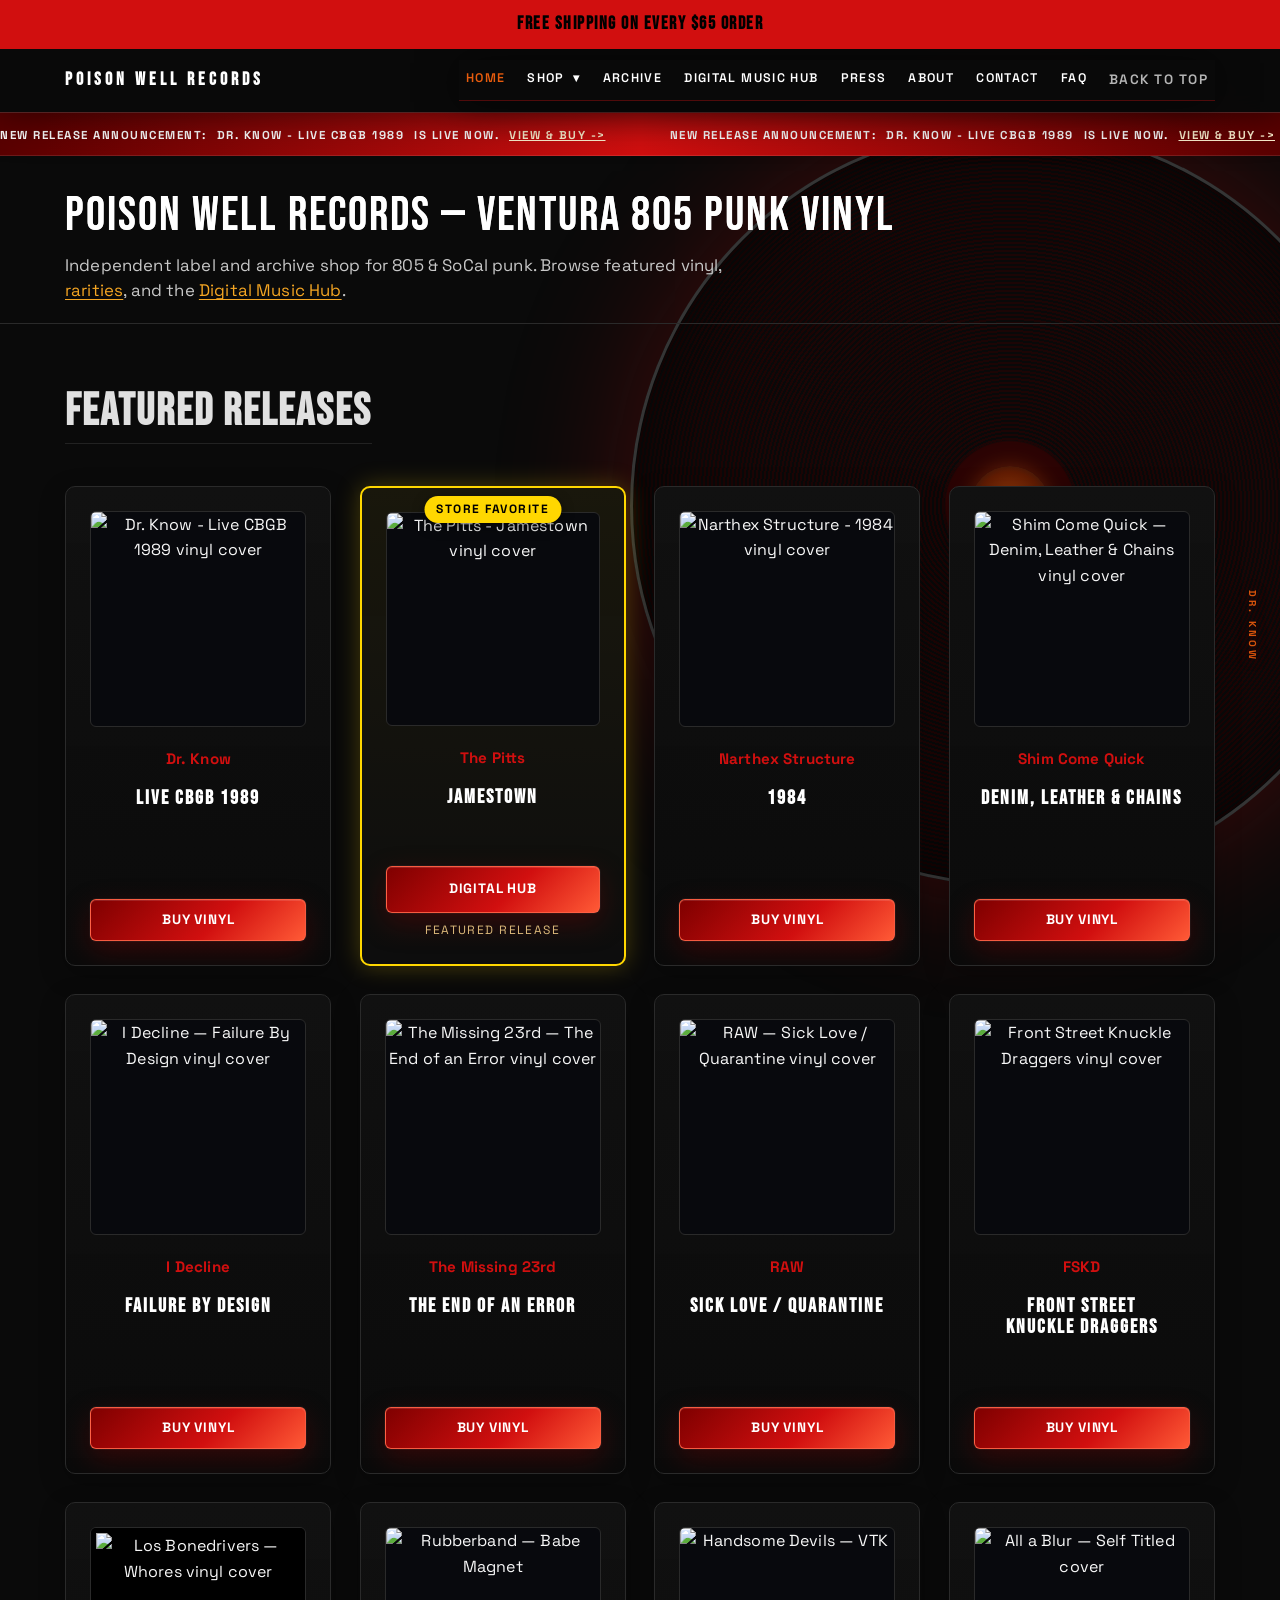
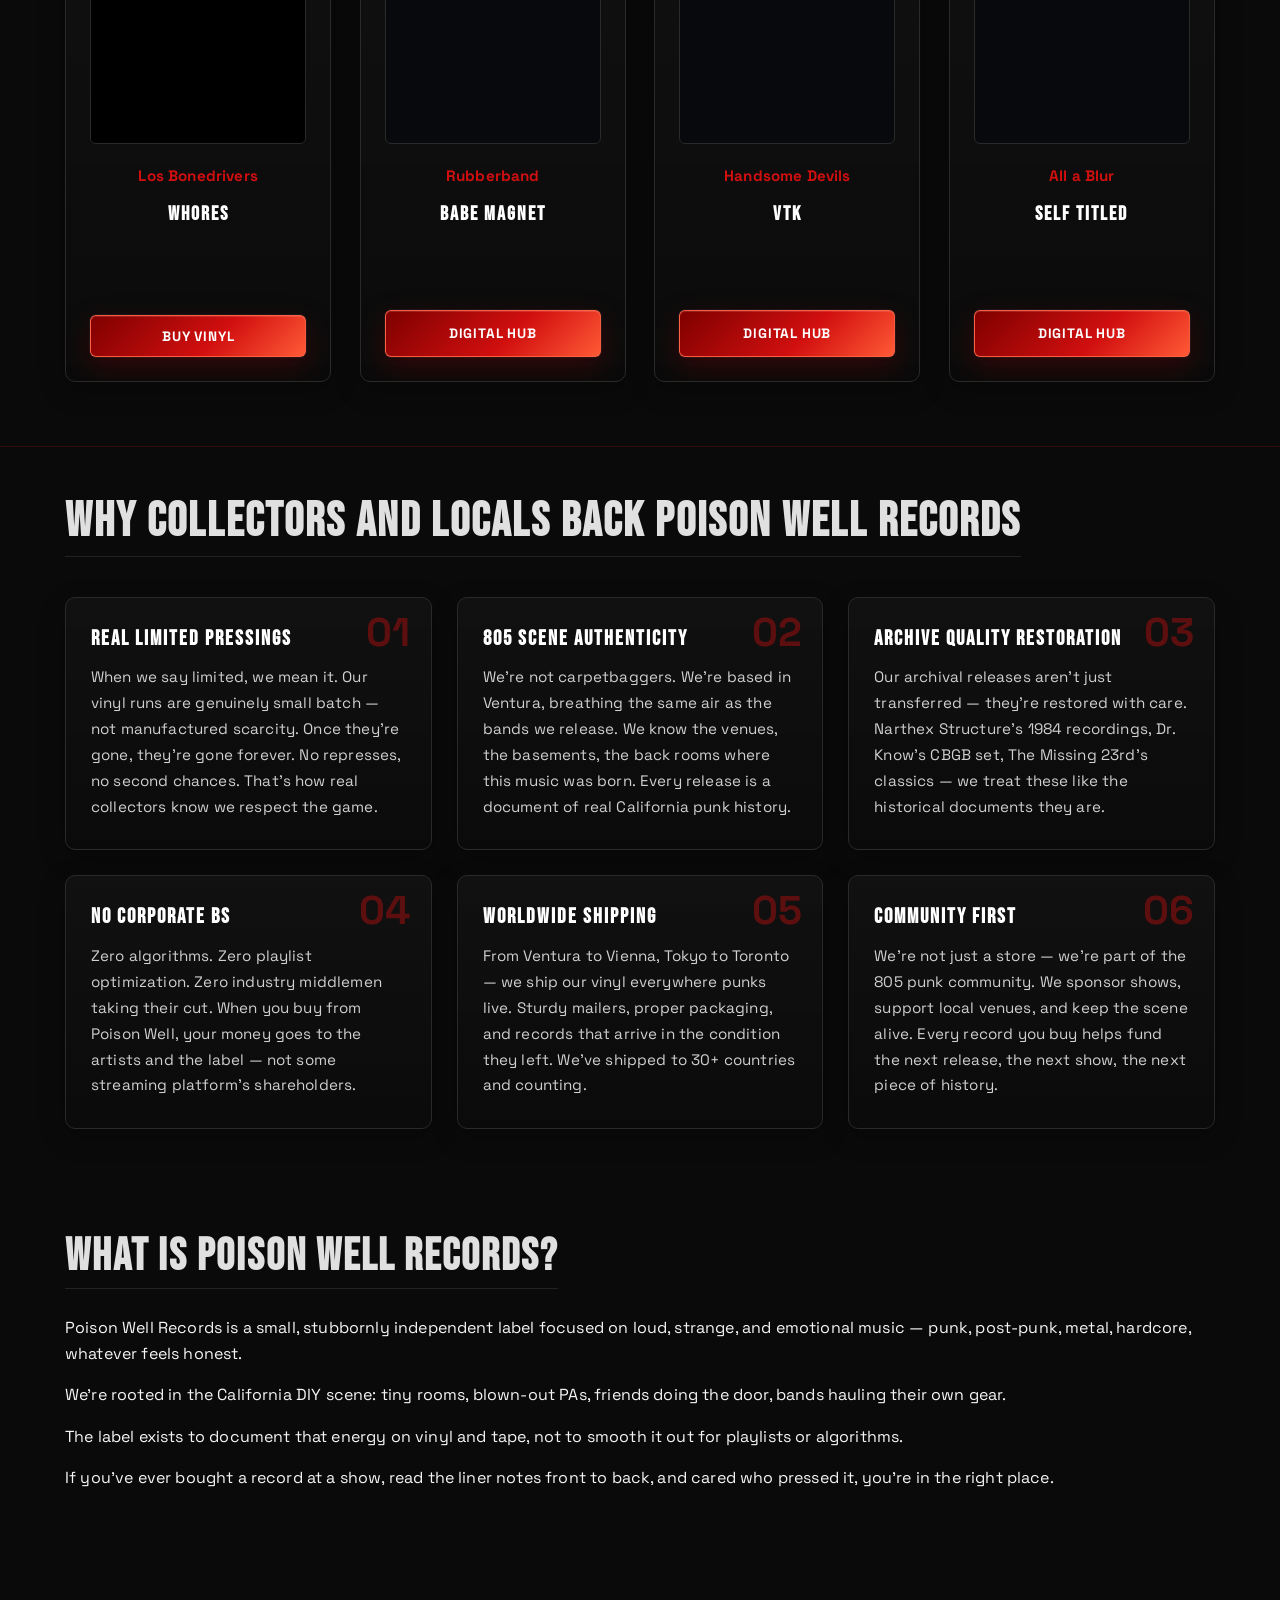
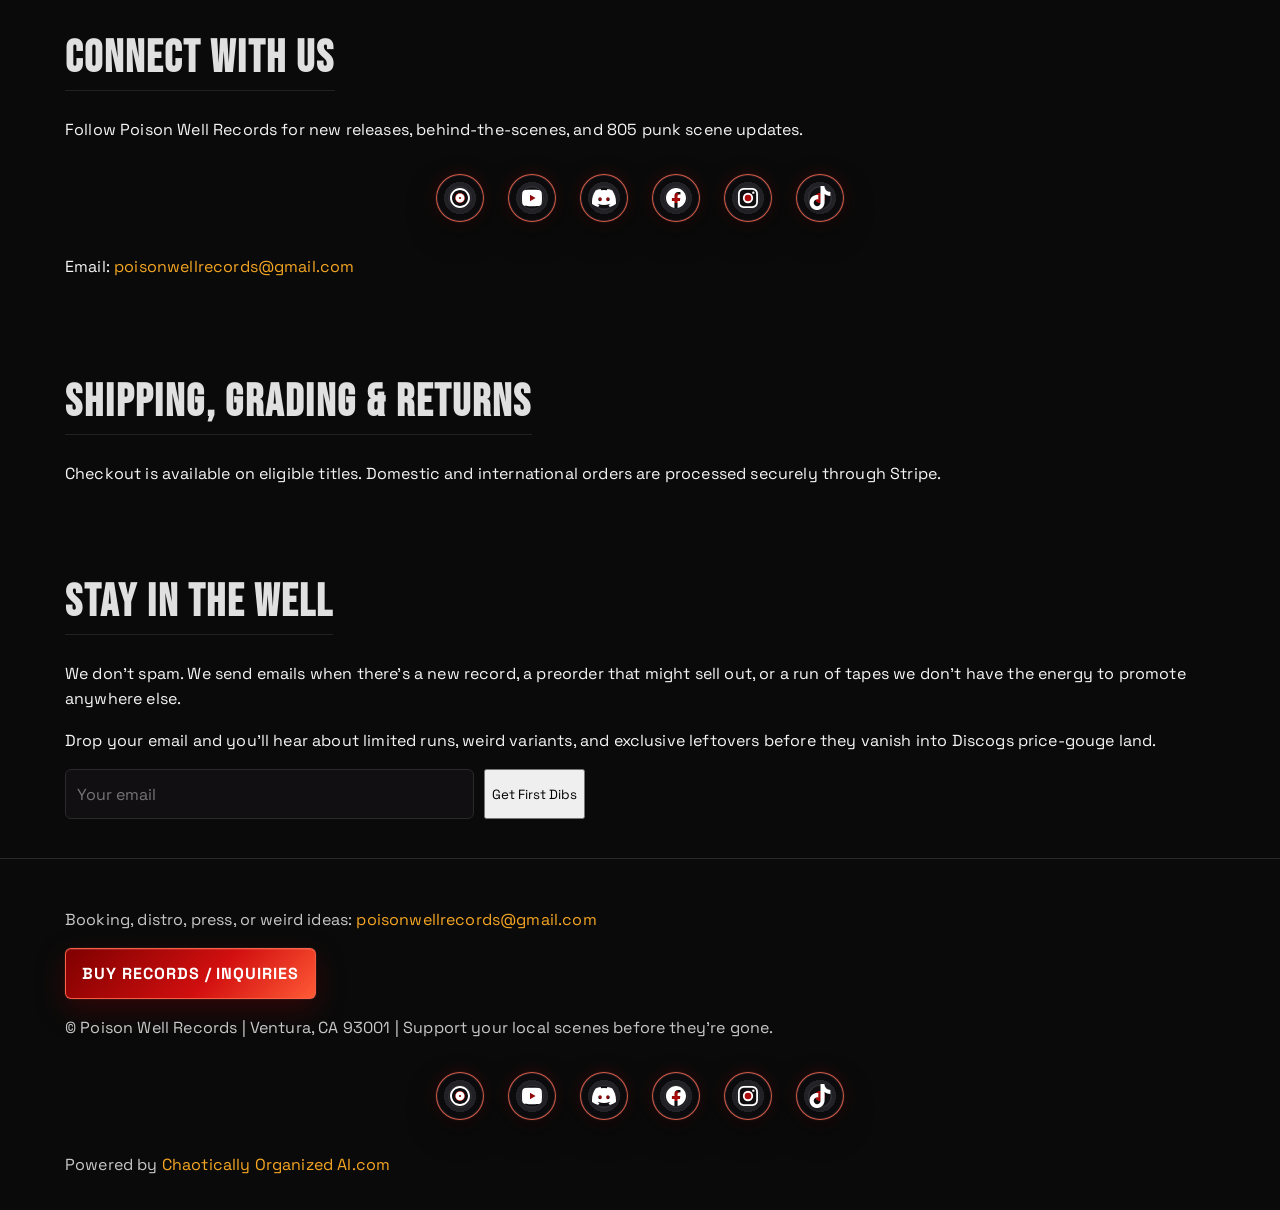
==== commit 32fdffe4: "Remove splash video, category section; move featured releases to top" ====
--- a/index.html
+++ b/index.html
@@ -4,38 +4,43 @@
 <head>
   <meta charset="UTF-8" />
   <meta name="viewport" content="width=device-width, initial-scale=1.0" />
-  <title>Poison Well Records - Ventura 805 Punk Vinyl & Label</title>
-  <meta name="description"
-    content="Official store and archive for Poison Well Records. Shop limited Ventura 805 punk vinyl releases from bands like Dr. Know, RAW, and Narthex Structure. Ships worldwide from Ventura, California." />
-  <meta name="keywords"
-    content="ventura punk vinyl, 805 punk records, socal hardcore vinyl, ventura record label, nardcore vinyl" />
-  <meta property="og:title" content="Poison Well Records - Ventura 805 Punk Vinyl" />
-  <meta property="og:description"
-    content="805 and SoCal punk rock on limited vinyl and digital. Archiving Ventura bands and the forgotten youth." />
-  <meta property="og:image"
-    content="https://poisonwellrecords.netlify.app/poison-well-records-logo-ventura-805-punk-label.png" />
-  <meta property="og:url" content="https://poisonwellrecords.netlify.app/" />
-  <meta property="og:type" content="website" />
-  <meta name="twitter:card" content="summary_large_image" />
-  <meta name="twitter:title" content="Poison Well Records - Ventura 805 Punk Vinyl" />
-  <meta name="twitter:description" content="805 punk vinyl and SoCal hardcore from Ventura, CA." />
-  <meta name="twitter:image"
-    content="https://poisonwellrecords.netlify.app/poison-well-records-logo-ventura-805-punk-label.png" />
-  <meta name="geo.region" content="US-CA" />
-  <meta name="geo.placename" content="Ventura" />
-  <meta name="geo.position" content="34.2746;-119.2290" />
-  <meta name="ICBM" content="34.2746, -119.2290" />
-  <link rel="canonical" href="https://poisonwellrecords.netlify.app/" />
-  <link rel="preload" href="styles.min.css" as="style" />
-  <link rel="stylesheet" href="styles.min.css" />
+  <title>Ventura 805 Punk Vinyl | Poison Well Records</title>
+  <link rel="icon" type="image/png" href="assets/jamestown the pitts.png">
+  <link rel="canonical" href="https://poisonwellrecords.com/" />
+  
+  <!-- SEO & Social Graph -->
+  <meta name="description" content="Ventura-based 805 & SoCal punk vinyl label and shop. Featured releases, archive pressings, worldwide shipping. Browse vinyl, rarities, and the Digital Music Hub.">
+  <meta property="og:title" content="Ventura 805 Punk Vinyl | Poison Well Records">
+  <meta property="og:description" content="Independent label and online shop for 805 & SoCal punk. Featured vinyl, archive releases, and secure checkout.">
+  <meta property="og:image" content="https://poisonwellrecords.com/assets/slim-come-quick-denim-leather-and-chains-punk-vinyl.jpg">
+  <meta property="og:type" content="website">
+  <meta name="twitter:card" content="summary_large_image">
+  <meta name="twitter:title" content="Ventura 805 Punk Vinyl | Poison Well Records">
+  <meta name="twitter:description" content="805 & SoCal punk vinyl label and shop. Featured releases, rarities, streaming hub, worldwide shipping.">
+  <meta name="twitter:image" content="https://poisonwellrecords.com/assets/slim-come-quick-denim-leather-and-chains-punk-vinyl.jpg">
+  <meta property="og:url" content="https://poisonwellrecords.com/" />
+  <link rel="stylesheet" href="styles.css" />
+  <script src="https://identity.netlify.com/v1/netlify-identity-widget.js"></script>
+  <script>
+    if (window.netlifyIdentity) {
+      window.netlifyIdentity.on("init", user => {
+        if (!user) {
+          window.netlifyIdentity.on("login", () => {
+            document.location.href = "/admin/";
+          });
+        }
+      });
+    }
+  </script>
   <script type="application/ld+json">
   {
     "@context": "https://schema.org",
     "@type": "Organization",
+    "@id": "https://poisonwellrecords.com/#organization",
     "name": "Poison Well Records",
     "description": "Ventura 805 punk vinyl label and online store archiving SoCal punk rock",
-    "url": "https://poisonwellrecords.netlify.app",
-    "logo": "https://poisonwellrecords.netlify.app/poison-well-records-logo-ventura-805-punk-label.png",
+    "url": "https://poisonwellrecords.com",
+    "logo": "https://poisonwellrecords.com/assets/jamestown%20the%20pitts.png",
     "address": {
       "@type": "PostalAddress",
       "addressLocality": "Ventura",
@@ -47,7 +52,7 @@
       "https://www.tiktok.com/@poisonwellrecords",
       "https://www.instagram.com/poisonwellrecords",
       "https://www.discogs.com/user/PoisonWellRecords",
-      "https://poisonwellrecords.bandcamp.com/dashboard",
+      "https://poisonwellrecords.bandcamp.com",
       "https://www.facebook.com/poisonwellrecords/",
       "https://www.youtube.com/@poisonwellrecords"
     ],
@@ -66,18 +71,21 @@
   {
     "@context": "https://schema.org",
     "@type": "Store",
+    "@id": "https://poisonwellrecords.com/#store",
     "name": "Poison Well Records",
-    "image": "https://poisonwellrecords.netlify.app/poison-well-records-logo-ventura-805-punk-label.png",
+    "parentOrganization": { "@id": "https://poisonwellrecords.com/#organization" },
+    "image": "https://poisonwellrecords.com/assets/jamestown%20the%20pitts.png",
     "description": "805 and SoCal punk vinyl record store and label shipping worldwide from Ventura, California",
-    "url": "https://poisonwellrecords.netlify.app",
-    "telephone": "+1-XXX-XXX-XXXX",
-    "priceRange": "$20-$40",
+    "url": "https://poisonwellrecords.com/ventura-punk-record-store-online",
+    "email": "poisonwellrecords@gmail.com",
+    "priceRange": "$25-$80",
     "paymentAccepted": "Credit Card, Debit Card",
     "currenciesAccepted": "USD",
     "address": {
       "@type": "PostalAddress",
       "addressLocality": "Ventura",
       "addressRegion": "CA",
+      "postalCode": "93001",
       "addressCountry": "US"
     },
     "geo": {
@@ -88,88 +96,268 @@
     "areaServed": "Worldwide"
   }
   </script>
+  <script type="application/ld+json">
+  {
+    "@context": "https://schema.org",
+    "@type": "WebSite",
+    "@id": "https://poisonwellrecords.com/#website",
+    "url": "https://poisonwellrecords.com/",
+    "name": "Poison Well Records",
+    "description": "Ventura 805 punk vinyl label, online shop, and Digital Music Hub for SoCal underground releases.",
+    "publisher": { "@id": "https://poisonwellrecords.com/#organization" },
+    "inLanguage": "en-US"
+  }
+  </script>
+  <script type="application/ld+json">
+  {
+    "@context": "https://schema.org",
+    "@type": "ItemList",
+    "@id": "https://poisonwellrecords.com/#featured-releases",
+    "name": "Featured releases",
+    "numberOfItems": 12,
+    "itemListElement": [
+      { "@type": "ListItem", "position": 1, "name": "Dr. Know — Live CBGB 1989" },
+      { "@type": "ListItem", "position": 2, "name": "The Pitts — Jamestown" },
+      { "@type": "ListItem", "position": 3, "name": "Narthex Structure — 1984" },
+      { "@type": "ListItem", "position": 4, "name": "Shim Come Quick — Denim, Leather & Chains" },
+      { "@type": "ListItem", "position": 5, "name": "I Decline — Failure By Design" },
+      { "@type": "ListItem", "position": 6, "name": "The Missing 23rd — The End of an Error" },
+      { "@type": "ListItem", "position": 7, "name": "RAW — Sick Love / Quarantine" },
+      { "@type": "ListItem", "position": 8, "name": "Front Street Knuckle Draggers" },
+      { "@type": "ListItem", "position": 9, "name": "Los Bonedrivers — Whores" },
+      { "@type": "ListItem", "position": 10, "name": "Rubberband — Babe Magnet" },
+      { "@type": "ListItem", "position": 11, "name": "Handsome Devils — VTK" },
+      { "@type": "ListItem", "position": 12, "name": "All a Blur — Self Titled" }
+    ]
+  }
+  </script>
 </head>
 
 <body>
-
-  <!-- SPINNING VINYL BACKGROUND ELEMENTS -->
-  <div class="vinyl-bg-spinner" aria-hidden="true"></div>
-  <div class="vinyl-bg-spinner-2" aria-hidden="true"></div>
-  <div class="vinyl-bg-spinner-3" aria-hidden="true"></div>
-
-  <div class="splash-gate" id="splash-gate" aria-label="Site opening screen">
-    <div class="splash-inner">
-      <h2 class="splash-title">Welcome. Where Punk Lives.</h2>
-      <p class="splash-sub">Poison Well Records</p>
-      <div class="logo-door" id="logo-door" role="button" tabindex="0" aria-label="Open Poison Well Records">
-        <div class="door-half door-left"></div>
-        <div class="door-half door-right"></div>
-      </div>
-      <p class="enter-hint">Tap logo to enter</p>
-    </div>
-  </div>
-
+  <div class="promo-banner">Free Shipping on every $65 order</div>
   <!-- HEADER / NAV -->
   <header class="site-header">
     <div class="container nav">
-      <a class="brand" href="/">Poison Well Records</a>
-      <nav class="nav-links" aria-label="Main navigation">
-        <a href="/">Home</a>
+      <a class="brand" href="index.html">
+        Poison Well Records
+      </a>
+      <button class="nav-toggle" id="nav-toggle" aria-label="Toggle navigation" aria-expanded="false">
+        <span class="hamburger"></span>
+      </button>
+      <nav class="nav-links" id="nav-links" aria-label="Main navigation">
+                        <a href="index.html" aria-current="page">Home</a>
         <div class="nav-dropdown">
-          <a class="nav-main" href="/ventura-punk-record-store-online">Vinyl</a>
-          <div class="dropdown-content" aria-label="Vinyl subnavigation">
-            <a href="/ventura-punk-record-store-online#tab-vinyl">All Vinyl</a>
-            <a href="/ventura-punk-record-store-online#tab-test-pressings">Test Pressings</a>
-            <a href="/ventura-punk-record-store-online#tab-digital-releases">Digital Releases</a>
-            <a href="/ventura-punk-record-store-online#tab-rarities">Rarities</a>
+          <a class="nav-main" href="ventura-punk-record-store-online.html">Shop</a>
+          <div class="dropdown-content">
+            <a href="ventura-punk-record-store-online.html#tab-vinyl">Buy Vinyl</a>
+            <a href="rarities.html">Rarities</a>
           </div>
         </div>
-        <a href="/apparel">Apparel</a>
-        <a href="/805-punk-bands">Artists &amp; 805 Archive</a>
-        <a href="/about-poison-well-records">About</a>
-        <a href="/contact-wholesale">Contact / Wholesale</a>
-        <a href="/faq">FAQ</a>
+        <a href="805-punk-bands.html">Archive</a>
+        <a href="digital-music-hub.html">Digital Music Hub</a>
+        <a href="press.html">Press</a>
+        <a href="about-poison-well-records.html">About</a>
+        <a href="contact-wholesale.html">Contact</a>
+        <a href="faq.html">FAQ</a>
+        <a href="#top" class="nav-back-to-top">Back to Top</a>
       </nav>
     </div>
   </header>
 
-
-  <main>
-    <!-- SHOP BY CATEGORY - FIRST SECTION -->
-    <section class="shop-categories" id="shop-categories">
-      <div class="container">
-        <h2>Shop by Category</h2>
-        <div class="category-grid">
-          <a href="/ventura-punk-record-store-online#tab-vinyl" class="category-card">
-            <div class="category-icon">💿</div>
-            <h3>Vinyl Records</h3>
-            <p>Limited pressings and exclusive releases from the 805 scene and beyond</p>
-          </a>
-          <a href="/ventura-punk-record-store-online#tab-test-pressings" class="category-card">
-            <div class="category-icon">⚡</div>
-            <h3>Test Pressings</h3>
-            <p>Rare test pressings for the serious collector and archivist</p>
-          </a>
-          <a href="/ventura-punk-record-store-online#tab-digital-releases" class="category-card">
-            <div class="category-icon">🎵</div>
-            <h3>Digital Releases</h3>
-            <p>Downloadable punk and hardcore for your digital library</p>
-          </a>
-          <a href="/ventura-punk-record-store-online#tab-rarities" class="category-card">
-            <div class="category-icon">🔥</div>
-            <h3>Rarities</h3>
-            <p>Hard-to-find gems and out-of-print classics from the underground</p>
-          </a>
-          <a href="/apparel" class="category-card">
-            <div class="category-icon">👕</div>
-            <h3>Apparel</h3>
-            <p>Poison Well merchandise and band tees for true believers</p>
-          </a>
-          <a href="/805-punk-bands" class="category-card">
-            <div class="category-icon">🎸</div>
-            <h3>805 Archive</h3>
-            <p>Documenting the history of Ventura and 805 punk bands</p>
-          </a>
+  <main id="top">
+    <section class="home-intro" aria-labelledby="home-heading">
+      <div class="container">
+        <h1 id="home-heading">Poison Well Records — Ventura 805 punk vinyl</h1>
+        <p class="home-intro-lead">Independent label and archive shop for 805 &amp; SoCal punk. Browse featured vinyl, <a href="rarities.html">rarities</a>, and the <a href="digital-music-hub.html">Digital Music Hub</a>.</p>
+      </div>
+    </section>
+
+
+    <!-- FEATURED RELEASES -->
+    <section class="releases" id="releases">
+      <div class="container">
+        <h2>Featured Releases</h2>
+        <div class="release-grid">
+          <!-- RELEASE CARD 1: Dr. Know -->
+          <article class="release-card">
+            <div class="release-cover">
+              <img class="release-cover-image" loading="lazy" width="400" height="400" src="assets/dr-know-live-cbgb-1989-ventura-punk-vinyl.jpg"
+                alt="Dr. Know - Live CBGB 1989 vinyl cover" />
+            </div>
+            <div class="release-info">
+              <div class="artist">Dr. Know</div>
+              <h3>Live CBGB 1989</h3>
+            </div>
+            <div class="release-links">
+              <button class="btn primary buy-btn" type="button" onclick="goToCheckout('drKnowLiveCbgb1989', this)">Buy Vinyl</button>
+            </div>
+          </article>
+
+          <!-- RELEASE CARD 2: THE PITTS (HIGHLIGHTED) -->
+          <article class="release-card highlight-card">
+            <div class="card-badge">Store Favorite</div>
+            <div class="release-cover">
+              <img src="assets/jamestown the pitts.png" class="release-cover-image" alt="The Pitts - Jamestown vinyl cover" />
+            </div>
+            <div class="release-info">
+              <div class="artist">The Pitts</div>
+              <h3>Jamestown</h3>
+            </div>
+            <div class="release-links">
+              <a class="btn primary buy-btn" href="digital-music-hub.html#hub-the-pitts">Digital hub</a>
+            </div>
+            <div class="featured-release-note">Featured Release</div>
+          </article>
+
+          <!-- RELEASE CARD 3: Narthex Structure -->
+          <article class="release-card">
+            <div class="release-cover">
+              <img class="release-cover-image" loading="lazy" width="400" height="400" src="assets/narthex-structure-1984-ventura-805-punk-vinyl.jpg"
+                alt="Narthex Structure - 1984 vinyl cover" />
+            </div>
+            <div class="release-info">
+              <div class="artist">Narthex Structure</div>
+              <h3>1984</h3>
+            </div>
+            <div class="release-links">
+              <button class="btn primary buy-btn" type="button" onclick="goToCheckout('narthexStructure1984', this)">Buy Vinyl</button>
+            </div>
+          </article>
+
+          <!-- Shim Come Quick — Denim, Leather & Chains (hub + shop use canonical title) -->
+          <article class="release-card">
+            <div class="release-cover">
+              <img class="release-cover-image" loading="lazy" width="400" height="400" src="assets/slim-come-quick-denim-leather-and-chains-punk-vinyl.jpg"
+                alt="Shim Come Quick — Denim, Leather &amp; Chains vinyl cover" />
+            </div>
+            <div class="release-info">
+              <div class="artist">Shim Come Quick</div>
+              <h3>Denim, Leather &amp; Chains</h3>
+            </div>
+            <div class="release-links">
+              <button class="btn primary buy-btn" type="button" onclick="goToCheckout('slimComeQuickDenimLeatherAndChains', this)">Buy Vinyl</button>
+            </div>
+          </article>
+
+          <!-- I Decline — Failure By Design -->
+          <article class="release-card">
+            <div class="release-cover">
+              <img class="release-cover-image" loading="lazy" width="400" height="400" src="assets/i-decline-failure-by-design-socal-punk-vinyl.jpg"
+                alt="I Decline — Failure By Design vinyl cover" />
+            </div>
+            <div class="release-info">
+              <div class="artist">I Decline</div>
+              <h3>Failure By Design</h3>
+            </div>
+            <div class="release-links">
+              <button class="btn primary buy-btn" type="button" onclick="goToCheckout('iDeclineFailureByDesign', this)">Buy Vinyl</button>
+            </div>
+          </article>
+
+          <!-- The Missing 23rd — The End of an Error -->
+          <article class="release-card">
+            <div class="release-cover">
+              <img class="release-cover-image" loading="lazy" width="400" height="400" src="assets/the-missing-23rd-the-end-of-an-error-ventura-hardcore-vinyl.jpg"
+                alt="The Missing 23rd — The End of an Error vinyl cover" />
+            </div>
+            <div class="release-info">
+              <div class="artist">The Missing 23rd</div>
+              <h3>The End of an Error</h3>
+            </div>
+            <div class="release-links">
+              <button class="btn primary buy-btn" type="button" onclick="goToCheckout('theMissing23rdEndOfAnError', this)">Buy Vinyl</button>
+            </div>
+          </article>
+
+          <!-- RAW — Sick Love / Quarantine -->
+          <article class="release-card">
+            <div class="release-cover">
+              <img class="release-cover-image" loading="lazy" width="400" height="400" src="assets/raw-radioactive-waste-805-punk-vinyl.jpg"
+                alt="RAW — Sick Love / Quarantine vinyl cover" />
+            </div>
+            <div class="release-info">
+              <div class="artist">RAW</div>
+              <h3>Sick Love / Quarantine</h3>
+            </div>
+            <div class="release-links">
+              <button class="btn primary buy-btn" type="button" onclick="goToCheckout('rawSickLove', this)">Buy Vinyl</button>
+            </div>
+          </article>
+
+          <!-- Front Street Knuckle Draggers -->
+          <article class="release-card">
+            <div class="release-cover">
+              <img class="release-cover-image" loading="lazy" width="400" height="400" src="assets/front-street-knuckle-draggers-805-punk-record.jpg"
+                alt="Front Street Knuckle Draggers vinyl cover" />
+            </div>
+            <div class="release-info">
+              <div class="artist">FSKD</div>
+              <h3>Front Street Knuckle Draggers</h3>
+            </div>
+            <div class="release-links">
+              <button class="btn primary buy-btn" type="button" onclick="goToCheckout('frontStreetKnuckleDraggers', this)">Buy Vinyl</button>
+            </div>
+          </article>
+
+          <!-- Los Bonedrivers — Whores -->
+          <article class="release-card">
+            <div class="release-cover">
+              <img class="release-cover-image cover-show-full" loading="lazy" width="400" height="400" src="assets/los-bonedrivers-socal-punk-vinyl.jpg"
+                alt="Los Bonedrivers — Whores vinyl cover" />
+            </div>
+            <div class="release-info">
+              <div class="artist">Los Bonedrivers</div>
+              <h3>Whores</h3>
+            </div>
+            <div class="release-links">
+              <button class="btn primary buy-btn" type="button" onclick="goToCheckout('losBonedrivers', this)">Buy Vinyl</button>
+            </div>
+          </article>
+
+          <!-- Rubberband — digital-first in catalog; hub has streaming links -->
+          <article class="release-card">
+            <div class="release-cover">
+              <img class="release-cover-image" loading="lazy" width="400" height="400" src="assets/rubberband - babe magnet.webp"
+                alt="Rubberband — Babe Magnet" />
+            </div>
+            <div class="release-info">
+              <div class="artist">Rubberband</div>
+              <h3>Babe Magnet</h3>
+            </div>
+            <div class="release-links">
+              <a class="btn primary buy-btn" href="digital-music-hub.html#hub-rubberband">Digital hub</a>
+            </div>
+          </article>
+
+          <!-- Handsome Devils — digital-first in catalog -->
+          <article class="release-card">
+            <div class="release-cover">
+              <img class="release-cover-image" loading="lazy" width="400" height="400" src="assets/handsome devils - vtk.jpg"
+                alt="Handsome Devils — VTK" />
+            </div>
+            <div class="release-info">
+              <div class="artist">Handsome Devils</div>
+              <h3>VTK</h3>
+            </div>
+            <div class="release-links">
+              <a class="btn primary buy-btn" href="digital-music-hub.html#hub-handsome-devils">Digital hub</a>
+            </div>
+          </article>
+
+          <!-- All a Blur — digital-first in catalog -->
+          <article class="release-card">
+            <div class="release-cover">
+              <img class="release-cover-image" loading="lazy" width="400" height="400" src="assets/allblur.png"
+                alt="All a Blur — Self Titled cover" />
+            </div>
+            <div class="release-info">
+              <div class="artist">All a Blur</div>
+              <h3>Self Titled</h3>
+            </div>
+            <div class="release-links">
+              <a class="btn primary buy-btn" href="digital-music-hub.html#hub-all-a-blur">Digital hub</a>
+            </div>
+          </article>
         </div>
       </div>
     </section>
@@ -177,225 +365,77 @@
     <!-- WHY POISON WELL IS THE BEST -->
     <section class="why-best" id="why-best">
       <div class="container">
-        <h2>Why Poison Well Records Is The Best</h2>
+        <h2>Why Collectors and Locals Back Poison Well Records</h2>
         <div class="why-grid">
           <div class="why-card">
             <div class="why-number">01</div>
             <h3>Real Limited Pressings</h3>
-            <p>When we say limited, we mean it. Our vinyl runs are genuinely small batch — not manufactured scarcity.
-              Once they're gone, they're gone forever. No represses, no second chances. That's how real collectors know
+            <p>When we say limited, we mean it. Our vinyl runs are genuinely small batch — not manufactured
+              scarcity.
+              Once they're gone, they're gone forever. No represses, no second chances. That's how real collectors
+              know
               we respect the game.</p>
           </div>
           <div class="why-card">
             <div class="why-number">02</div>
             <h3>805 Scene Authenticity</h3>
-            <p>We're not carpetbaggers. We're based in Ventura, breathing the same air as the bands we release. We know
-              the venues, the basements, the back rooms where this music was born. Every release is a document of real
+            <p>We're not carpetbaggers. We're based in Ventura, breathing the same air as the bands we release. We
+              know
+              the venues, the basements, the back rooms where this music was born. Every release is a document of
+              real
               California punk history.</p>
           </div>
           <div class="why-card">
             <div class="why-number">03</div>
             <h3>Archive Quality Restoration</h3>
-            <p>Our archival releases aren't just transferred — they're restored with care. Narthex Structure's 1984
+            <p>Our archival releases aren't just transferred — they're restored with care. Narthex Structure's
+              1984
               recordings, Dr. Know's CBGB set, The Missing 23rd's classics — we treat these like the historical
               documents they are.</p>
           </div>
           <div class="why-card">
             <div class="why-number">04</div>
             <h3>No Corporate BS</h3>
-            <p>Zero algorithms. Zero playlist optimization. Zero industry middlemen taking their cut. When you buy from
-              Poison Well, your money goes to the artists and the label — not some streaming platform's shareholders.
+            <p>Zero algorithms. Zero playlist optimization. Zero industry middlemen taking their cut. When you buy
+              from
+              Poison Well, your money goes to the artists and the label — not some streaming platform's
+              shareholders.
             </p>
           </div>
           <div class="why-card">
             <div class="why-number">05</div>
             <h3>Worldwide Shipping</h3>
             <p>From Ventura to Vienna, Tokyo to Toronto — we ship our vinyl everywhere punks live. Sturdy mailers,
-              proper packaging, and records that arrive in the condition they left. We've shipped to 30+ countries and
+              proper packaging, and records that arrive in the condition they left. We've shipped to 30+ countries
+              and
               counting.</p>
           </div>
           <div class="why-card">
             <div class="why-number">06</div>
             <h3>Community First</h3>
-            <p>We're not just a store — we're part of the 805 punk community. We sponsor shows, support local venues,
-              and keep the scene alive. Every record you buy helps fund the next release, the next show, the next piece
+            <p>We're not just a store — we're part of the 805 punk community. We sponsor shows, support local
+              venues,
+              and keep the scene alive. Every record you buy helps fund the next release, the next show, the next
+              piece
               of history.</p>
           </div>
         </div>
       </div>
     </section>
 
-    <!-- FEATURED RELEASES -->
-    <section class="releases" id="releases">
-      <div class="container">
-        <h2>Featured Releases</h2>
-        <p>New and back-catalog titles from Poison Well and our friends. Small runs, no fake "limited edition" hype —
-          when they're gone, they're gone.</p>
-
-        <div class="release-grid">
-          <!-- RELEASE CARD 1: Dr. Know -->
-          <article class="release-card">
-            <div class="release-cover">
-              <img class="release-cover-image" src="dr-know-live-cbgb-1989-ventura-punk-vinyl.jpg"
-                alt="Dr. Know - Live CBGB 1989 vinyl cover" />
-              <p class="release-cover-detail">Live at CBGB, New York City (1989)</p>
-            </div>
-            <h3>Dr. Know - Live CBGB 1989</h3>
-            <p class="release-hook">Classic Ventura hardcore set captured live at CBGB, restored for a limited run
-              release.</p>
-            <p class="release-formats">12" Vinyl · Limited Pressing · Archive Release</p>
-            <div class="release-links">
-              <a href="/dr-know-live-cbgb-1989-ventura-hardcore">View Release</a>
-              <a href="/ventura-punk-record-store-online#tab-vinyl">Buy Vinyl</a>
-            </div>
-          </article>
-
-          <!-- RELEASE CARD 2: Narthex Structure -->
-          <article class="release-card">
-            <div class="release-cover">
-              <img class="release-cover-image" src="narthex-structure-1984-ventura-805-punk-vinyl.jpg"
-                alt="Narthex Structure - 1984 vinyl cover" />
-              <p class="release-cover-detail">805 Region, California (1984)</p>
-            </div>
-            <h3>Narthex Structure - 1984</h3>
-            <p class="release-hook">Restored 805 punk recordings from the scene's early blast radius.</p>
-            <p class="release-formats">12" Vinyl · Archive Release · Limited Pressing</p>
-            <div class="release-links">
-              <a href="/ventura-punk-record-store-online">Buy Vinyl</a>
-            </div>
-          </article>
-
-          <!-- RELEASE CARD 3: RAW - Sick Love -->
-          <article class="release-card">
-            <div class="release-cover">
-              <img class="release-cover-image" src="raw-sick-love-805-punk-record.jpg"
-                alt="RAW - Sick Love vinyl cover" />
-              <p class="release-cover-detail">Ventura, California</p>
-            </div>
-            <h3>RAW - Sick Love</h3>
-            <p class="release-hook">Current Ventura punk with jagged guitars and blown-out urgency.</p>
-            <p class="release-formats">EP · Vinyl · Digital</p>
-            <div class="release-links">
-              <a href="/ventura-punk-record-store-online">Buy Vinyl</a>
-            </div>
-          </article>
-
-          <!-- RELEASE CARD 4: RAW - Quarantine -->
-          <article class="release-card">
-            <div class="release-cover">
-              <img class="release-cover-image" src="raw-quarantine-ventura-punk-vinyl.jpg"
-                alt="RAW - Quarantine vinyl cover" />
-              <p class="release-cover-detail">Ventura, California</p>
-            </div>
-            <h3>RAW - Quarantine</h3>
-            <p class="release-hook">Companion release to Sick Love with sharper edges and urgency.</p>
-            <p class="release-formats">EP · Vinyl · Limited Press</p>
-            <div class="release-links">
-              <a href="/ventura-punk-record-store-online">Buy Vinyl</a>
-            </div>
-          </article>
-
-          <!-- RELEASE CARD 5: The Missing 23rd -->
-          <article class="release-card">
-            <div class="release-cover">
-              <img class="release-cover-image" src="the-missing-23rd-the-end-of-an-error-ventura-hardcore-vinyl.jpg"
-                alt="The Missing 23rd - The End of an Error vinyl cover" />
-              <p class="release-cover-detail">Ventura, California (1990s Archive)</p>
-            </div>
-            <h3>The Missing 23rd - The End of an Error</h3>
-            <p class="release-hook">Classic hardcore urgency for the forgotten youth and first-time crate diggers.</p>
-            <p class="release-formats">LP · Ventura Hardcore · Scene Classic</p>
-            <div class="release-links">
-              <a href="/ventura-punk-record-store-online">Buy Vinyl</a>
-            </div>
-          </article>
-
-          <!-- RELEASE CARD 6: Front Street Knuckle Draggers -->
-          <article class="release-card">
-            <div class="release-cover">
-              <img class="release-cover-image" src="front-street-knuckle-draggers-805-punk-record.jpg"
-                alt="Front Street Knuckle Draggers vinyl cover" />
-              <p class="release-cover-detail">SoCal</p>
-            </div>
-            <h3>Front Street Knuckle Draggers</h3>
-            <p class="release-hook">Street-hardened punk with high-energy rhythms and heavy hooks.</p>
-            <p class="release-formats">LP · SoCal Punk · Underground</p>
-            <div class="release-links">
-              <a href="/ventura-punk-record-store-online">Buy Vinyl</a>
-            </div>
-          </article>
-
-          <!-- RELEASE CARD 7: I Decline - Failure By Design -->
-          <article class="release-card">
-            <div class="release-cover">
-              <img class="release-cover-image" src="i-decline-failure-by-design-socal-punk-vinyl.jpg"
-                alt="I Decline - Failure By Design vinyl cover" />
-              <p class="release-cover-detail">SoCal</p>
-            </div>
-            <h3>I Decline - Failure By Design</h3>
-            <p class="release-hook">Hard-edged SoCal punk/hardcore built for loud rooms.</p>
-            <p class="release-formats">LP · SoCal Hardcore · DIY</p>
-            <div class="release-links">
-              <a href="/ventura-punk-record-store-online">Buy Vinyl</a>
-            </div>
-          </article>
-
-          <!-- RELEASE CARD 8: I Decline -->
-          <article class="release-card">
-            <div class="release-cover">
-              <img class="release-cover-image" src="i-decline-socal-punk-vinyl.jpg" alt="I Decline vinyl cover" />
-              <p class="release-cover-detail">SoCal</p>
-            </div>
-            <h3>I Decline</h3>
-            <p class="release-hook">Raw punk title anchored in direct songwriting and speed.</p>
-            <p class="release-formats">LP · Punk · Scene Release</p>
-            <div class="release-links">
-              <a href="/ventura-punk-record-store-online">Buy Vinyl</a>
-            </div>
-          </article>
-
-          <!-- RELEASE CARD 9: Los Bonedrivers -->
-          <article class="release-card">
-            <div class="release-cover">
-              <img class="release-cover-image" src="los-bonedrivers-socal-punk-vinyl.jpg"
-                alt="Los Bonedrivers vinyl cover" />
-              <p class="release-cover-detail">SoCal</p>
-            </div>
-            <h3>Los Bonedrivers</h3>
-            <p class="release-hook">Melodic SoCal punk cut distributed by Poison Well.</p>
-            <p class="release-formats">LP · SoCal Punk · Poison Well Distro</p>
-            <div class="release-links">
-              <a href="/ventura-punk-record-store-online">Buy Vinyl</a>
-            </div>
-          </article>
-
-          <!-- RELEASE CARD 10: Shim Come Quick -->
-          <article class="release-card">
-            <div class="release-cover">
-              <img class="release-cover-image" src="shim-come-quick-denim-leather-and-chains-punk-vinyl.jpg"
-                alt="Shim Come Quick - Denim, Leather & Chains vinyl cover" />
-              <p class="release-cover-detail">SoCal</p>
-            </div>
-            <h3>Shim Come Quick - Denim, Leather & Chains</h3>
-            <p class="release-hook">Riff-heavy, street-level SoCal punk release.</p>
-            <p class="release-formats">LP · SoCal Punk · Garage Edge</p>
-            <div class="release-links">
-              <a href="/ventura-punk-record-store-online">Buy Vinyl</a>
-            </div>
-          </article>
-        </div>
-      </div>
-    </section>
 
     <!-- ABOUT -->
     <section class="about" id="about">
       <div class="container">
         <h2>What Is Poison Well Records?</h2>
-        <p>Poison Well Records is a small, stubbornly independent label focused on loud, strange, and emotional music —
+        <p>Poison Well Records is a small, stubbornly independent label focused on loud, strange, and emotional
+          music —
           punk, post‑punk, metal, hardcore, whatever feels honest.</p>
-        <p>We're rooted in the California DIY scene: tiny rooms, blown-out PAs, friends doing the door, bands hauling
+        <p>We're rooted in the California DIY scene: tiny rooms, blown-out PAs, friends doing the door, bands
+          hauling
           their own gear.</p>
-        <p>The label exists to document that energy on vinyl and tape, not to smooth it out for playlists or algorithms.
+        <p>The label exists to document that energy on vinyl and tape, not to smooth it out for playlists or
+          algorithms.
         </p>
         <p>If you've ever bought a record at a show, read the liner notes front to back, and cared who pressed it,
           you're in the right place.</p>
@@ -407,29 +447,49 @@
       <div class="container">
         <h2>Connect With Us</h2>
         <p>Follow Poison Well Records for new releases, behind-the-scenes, and 805 punk scene updates.</p>
-              <div class="footer-social-icons">
-        <a href="/ventura-punk-record-store-online" class="social-icon icon-store" title="Shop Vinyl">
-          <svg viewBox="0 0 24 24" fill="currentColor"><path d="M12 2C6.48 2 2 6.48 2 12s4.48 10 10 10 10-4.48 10-10S17.52 2 12 2zm0 18c-4.41 0-8-3.59-8-8s3.59-8 8-8 8 3.59 8 8-3.59 8-8 8zm0-12.5c-2.49 0-4.5 2.01-4.5 4.5s2.01 4.5 4.5 4.5 4.5-2.01 4.5-4.5-2.01-4.5-4.5-4.5zm0 5.5c-.55 0-1-.45-1-1s.45-1 1-1 1 .45 1 1-.45 1-1 1z"/></svg>
-        </a>
-        <a href="https://www.youtube.com/@poisonwellrecords" target="_blank" class="social-icon icon-youtube" title="YouTube">
-          <svg viewBox="0 0 24 24" fill="currentColor"><path d="M21.582 6.186a2.67 2.67 0 0 0-1.884-1.884C18.033 3.868 12 3.868 12 3.868s-6.033 0-7.698.434A2.67 2.67 0 0 0 2.418 6.186C2 7.85 2 12 2 12s0 4.15.418 5.814a2.67 2.67 0 0 0 1.884 1.884C6.033 20.132 12 20.132 12 20.132s6.033 0 7.698-.434a2.67 2.67 0 0 0 1.884-1.884C22 16.15 22 12 22 12s0-4.15-.418-5.814zM9.996 15.348V8.652L15.603 12l-5.607 3.348z"/></svg>
-        </a>
-        <a href="https://open.spotify.com/search/poison%20well%20records" target="_blank" class="social-icon icon-spotify" title="Spotify">
-          <svg viewBox="0 0 24 24" fill="currentColor"><path d="M12 2C6.477 2 2 6.477 2 12s4.477 10 10 10 10-4.477 10-10S17.523 2 12 2zm4.586 14.423c-.183.295-.568.39-.86.208-2.355-1.44-5.316-1.765-8.804-.967-.328.075-.653-.13-.728-.458-.075-.328.13-.653.458-.728 3.818-.87 7.078-.505 9.726 1.114.292.183.387.567.208.86zm1.196-3.21c-.227.368-.7.487-1.07.26-2.695-1.657-6.815-2.15-9.76-.178-.415.28-.97.17-1.25-.246-.28-.416-.17-.97.246-1.25 3.39-2.268 8.16-1.7 11.23.187.37.228.49.702.264 1.072zm.106-3.374c-3.197-1.897-8.48-2.072-11.53-.114-.492.29-.982.16-1.274-.24-.29-.402-.128-.914.288-1.188 3.52-2.227 9.387-2.028 13.065.155.443.264.58.847.316 1.29-.264.444-.847.58-1.29.316z"/></svg>
-        </a>
-        <a href="https://discord.gg/invitelink" target="_blank" class="social-icon icon-discord" title="Discord">
-           <svg viewBox="0 0 127.14 96.36" fill="currentColor"><path d="M107.7 8.07A105.15 105.15 0 0 0 81.47 0a72.06 72.06 0 0 0-3.36 6.83 97.68 97.68 0 0 0-29.11 0A72.37 72.37 0 0 0 45.64 0a105.89 105.89 0 0 0-26.25 8.09C2.79 32.65-1.73 56.58.51 80.17a105.73 105.73 0 0 0 32.17 16.19 77.7 77.7 0 0 0 6.89-11.1 68.42 68.42 0 0 1-10.85-5.18c.91-.66 1.8-1.34 2.66-2a75.57 75.57 0 0 0 64.32 0c.87.71 1.76 1.39 2.68 2a68.68 68.68 0 0 1-10.87 5.19 77 77 0 0 0 6.89 11.1 105.25 105.25 0 0 0 32.19-16.19c2.64-27.38-4.51-51.11-18.89-72.11zM42.79 65.43c-5.15 0-9.36-4.66-9.36-10.37s4.12-10.37 9.36-10.37c5.29 0 9.42 4.7 9.36 10.37 0 5.71-4.12 10.37-9.36 10.37zm41.56 0c-5.15 0-9.36-4.66-9.36-10.37s4.12-10.37 9.36-10.37c5.29 0 9.42 4.7 9.36 10.37 0 5.71-4.12 10.37-9.36 10.37z"/></svg>
-        </a>
-        <a href="https://www.facebook.com/poisonwellrecords/" target="_blank" class="social-icon icon-facebook" title="Facebook">
-          <svg viewBox="0 0 24 24" fill="currentColor"><path d="M22 12c0-5.523-4.477-10-10-10S2 6.477 2 12c0 4.99 3.657 9.128 8.438 9.878v-6.987h-2.54V12h2.54V9.797c0-2.506 1.492-3.89 3.777-3.89 1.094 0 2.238.195 2.238.195v2.46h-1.26c-1.243 0-1.63.77-1.63 1.562V12h2.773l-.443 2.89h-2.33v6.988C18.343 21.128 22 16.99 22 12z"/></svg>
-        </a>
-        <a href="https://www.instagram.com/poisonwellrecords" target="_blank" class="social-icon icon-instagram" title="Instagram">
-          <svg viewBox="0 0 24 24" fill="currentColor"><path d="M12 2c2.717 0 3.056.01 4.122.06 1.065.05 1.79.217 2.427.465.66.254 1.216.598 1.772 1.153a4.908 4.908 0 0 1 1.153 1.772c.247.637.415 1.363.465 2.428.047 1.066.06 1.405.06 4.122 0 2.717-.01 3.056-.06 4.122-.05 1.065-.218 1.79-.465 2.428a4.883 4.883 0 0 1-1.153 1.772 4.915 4.915 0 0 1-1.772 1.153c-.637.247-1.363.415-2.428.465-1.066.047-1.405.06-4.122.06-2.717 0-3.056-.01-4.122-.06-1.065-.05-1.79-.218-2.428-.465a4.89 4.89 0 0 1-1.772-1.153 4.904 4.904 0 0 1-1.153-1.772c-.248-.637-.415-1.363-.465-2.428C2.013 15.056 2 14.717 2 12c0-2.717.01-3.056.06-4.122.05-1.066.217-1.79.465-2.428a4.88 4.88 0 0 1 1.153-1.772A4.897 4.897 0 0 1 5.45 2.525c.638-.248 1.362-.415 2.428-.465C8.944 2.013 9.283 2 12 2zm0 1.802c-2.67 0-3.004.01-4.058.058-.975.045-1.504.207-1.854.344-.467.182-.8.398-1.15.748-.35.35-.566.683-.748 1.15-.137.35-.3.88-.344 1.855-.048 1.054-.058 1.387-.058 4.057v.002c0 2.67.01 3.004.058 4.058.045.975.207 1.504.344 1.854.182.466.399.8.748 1.15.35.35.683.566 1.15.748.35.137.88.3 1.855.344 1.054.048 1.387.058 4.057.058 2.67 0 3.004-.01 4.058-.058.975-.045 1.504-.207 1.854-.344.466-.182.8-.398 1.15-.748.35-.35.566-.683.748-1.15.137-.35.3-.88.344-1.855.048-1.054.058-1.387.058-4.057 0-2.67-.01-3.004-.058-4.058-.045-.975-.207-1.504-.344-1.854a3.097 3.097 0 0 0-.748-1.15 3.098 3.098 0 0 0-1.15-.748c-.35-.137-.88-.3-1.855-.344-1.054-.048-1.387-.058-4.057-.058zM12 6.865A5.135 5.135 0 1 1 12 17.135 5.135 5.135 0 0 1 12 6.865zm0 1.802a3.333 3.333 0 1 0 0 6.666 3.333 3.333 0 0 0 0-6.666zm5.338-3.205a1.2 1.2 0 1 1 0 2.4 1.2 1.2 0 0 1 0-2.4z"/></svg>
-        </a>
-        <a href="https://www.tiktok.com/@poisonwellrecords" target="_blank" class="social-icon icon-tiktok" title="TikTok">
-          <svg viewBox="0 0 24 24" fill="currentColor"><path d="M12.525.02c1.31-.02 2.61-.01 3.91-.01.08 1.53.63 3.09 1.75 4.17 1.12 1.11 2.7 1.62 4.24 1.79v4.03c-1.44-.05-2.89-.35-4.2-.97-.57-.26-1.1-.59-1.62-.93-.01 2.92.01 5.84-.02 8.75-.08 1.4-.54 2.79-1.35 3.94-1.31 1.92-3.58 3.17-5.91 3.21-1.43.08-2.86-.31-4.08-1.03-2.02-1.19-3.44-3.37-3.65-5.71-.02-.5-.03-1-.01-1.49.18-1.9 1.12-3.72 2.58-4.96 1.66-1.44 3.98-2.13 6.15-1.72.02 1.48-.04 2.96-.04 4.44-.99-.32-2.15-.23-3.02.37-.63.41-1.11 1.04-1.36 1.75-.21.51-.15 1.07-.14 1.61.24 1.64 1.82 3.02 3.5 2.87 1.12-.01 2.19-.66 2.77-1.61.19-.33.4-.67.41-1.06.1-1.79.06-3.57.07-5.36.01-4.03-.01-8.05.02-12.07z"/></svg>
-        </a>
-      </div>
+        <div class="footer-social-icons">
+          <a href="ventura-punk-record-store-online.html" class="social-icon icon-store" title="Shop Vinyl">
+            <svg viewBox="0 0 24 24" fill="currentColor">
+              <path
+                d="M12 2C6.48 2 2 6.48 2 12s4.48 10 10 10 10-4.48 10-10S17.52 2 12 2zm0 18c-4.41 0-8-3.59-8-8s3.59-8 8-8 8 3.59 8 8-3.59 8-8 8zm0-12.5c-2.49 0-4.5 2.01-4.5 4.5s2.01 4.5 4.5 4.5 4.5-2.01 4.5-4.5-2.01-4.5-4.5-4.5zm0 5.5c-.55 0-1-.45-1-1s.45-1 1-1 1 .45 1 1-.45 1-1 1z" />
+            </svg>
+          </a>
+          <a href="https://www.youtube.com/@poisonwellrecords" target="_blank" class="social-icon icon-youtube"
+            title="YouTube">
+            <svg viewBox="0 0 24 24" fill="currentColor">
+              <path
+                d="M21.582 6.186a2.67 2.67 0 0 0-1.884-1.884C18.033 3.868 12 3.868 12 3.868s-6.033 0-7.698.434A2.67 2.67 0 0 0 2.418 6.186C2 7.85 2 12 2 12s0 4.15.418 5.814a2.67 2.67 0 0 0 1.884 1.884C6.033 20.132 12 20.132 12 20.132s6.033 0 7.698-.434a2.67 2.67 0 0 0 1.884-1.884C22 16.15 22 12 22 12s0-4.15-.418-5.814zM9.996 15.348V8.652L15.603 12l-5.607 3.348z" />
+            </svg>
+          </a>
+
+          <a href="mailto:poisonwellrecords@gmail.com?subject=Discord%20Invite%20Request" class="social-icon icon-discord" title="Request Discord Invite">
+            <svg viewBox="0 0 127.14 96.36" fill="currentColor">
+              <path
+                d="M107.7 8.07A105.15 105.15 0 0 0 81.47 0a72.06 72.06 0 0 0-3.36 6.83 97.68 97.68 0 0 0-29.11 0A72.37 72.37 0 0 0 45.64 0a105.89 105.89 0 0 0-26.25 8.09C2.79 32.65-1.73 56.58.51 80.17a105.73 105.73 0 0 0 32.17 16.19 77.7 77.7 0 0 0 6.89-11.1 68.42 68.42 0 0 1-10.85-5.18c.91-.66 1.8-1.34 2.66-2a75.57 75.57 0 0 0 64.32 0c.87.71 1.76 1.39 2.68 2a68.68 68.68 0 0 1-10.87 5.19 77 77 0 0 0 6.89 11.1 105.25 105.25 0 0 0 32.19-16.19c2.64-27.38-4.51-51.11-18.89-72.11zM42.79 65.43c-5.15 0-9.36-4.66-9.36-10.37s4.12-10.37 9.36-10.37c5.29 0 9.42 4.7 9.36 10.37 0 5.71-4.12 10.37-9.36 10.37zm41.56 0c-5.15 0-9.36-4.66-9.36-10.37s4.12-10.37 9.36-10.37c5.29 0 9.42 4.7 9.36 10.37 0 5.71-4.12 10.37-9.36 10.37z" />
+            </svg>
+          </a>
+          <a href="https://www.facebook.com/poisonwellrecords/" target="_blank" class="social-icon icon-facebook"
+            title="Facebook">
+            <svg viewBox="0 0 24 24" fill="currentColor">
+              <path
+                d="M22 12c0-5.523-4.477-10-10-10S2 6.477 2 12c0 4.99 3.657 9.128 8.438 9.878v-6.987h-2.54V12h2.54V9.797c0-2.506 1.492-3.89 3.777-3.89 1.094 0 2.238.195 2.238.195v2.46h-1.26c-1.243 0-1.63.77-1.63 1.562V12h2.773l-.443 2.89h-2.33v6.988C18.343 21.128 22 16.99 22 12z" />
+            </svg>
+          </a>
+          <a href="https://www.instagram.com/poisonwellrecords" target="_blank" class="social-icon icon-instagram"
+            title="Instagram">
+            <svg viewBox="0 0 24 24" fill="currentColor">
+              <path
+                d="M12 2c2.717 0 3.056.01 4.122.06 1.065.05 1.79.217 2.427.465.66.254 1.216.598 1.772 1.153a4.908 4.908 0 0 1 1.153 1.772c.247.637.415 1.363.465 2.428.047 1.066.06 1.405.06 4.122 0 2.717-.01 3.056-.06 4.122-.05 1.065-.218 1.79-.465 2.428a4.883 4.883 0 0 1-1.153 1.772 4.915 4.915 0 0 1-1.772 1.153c-.637.247-1.363.415-2.428.465-1.066.047-1.405.06-4.122.06-2.717 0-3.056-.01-4.122-.06-1.065-.05-1.79-.218-2.428-.465a4.89 4.89 0 0 1-1.772-1.153 4.904 4.904 0 0 1-1.153-1.772c-.248-.637-.415-1.363-.465-2.428C2.013 15.056 2 14.717 2 12c0-2.717.01-3.056.06-4.122.05-1.066.217-1.79.465-2.428a4.88 4.88 0 0 1 1.153-1.772A4.897 4.897 0 0 1 5.45 2.525c.638-.248 1.362-.415 2.428-.465C8.944 2.013 9.283 2 12 2zm0 1.802c-2.67 0-3.004.01-4.058.058-.975.045-1.504.207-1.854.344-.467.182-.8.398-1.15.748-.35.35-.566.683-.748 1.15-.137.35-.3.88-.344 1.855-.048 1.054-.058 1.387-.058 4.057v.002c0 2.67.01 3.004.058 4.058.045.975.207 1.504.344 1.854.182.466.399.8.748 1.15.35.35.683.566 1.15.748.35.137.88.3 1.855.344 1.054.048 1.387.058 4.057.058 2.67 0 3.004-.01 4.058-.058.975-.045 1.504-.207 1.854-.344.466-.182.8-.398 1.15-.748.35-.35.566-.683.748-1.15.137-.35.3-.88.344-1.855.048-1.054.058-1.387.058-4.057 0-2.67-.01-3.004-.058-4.058-.045-.975-.207-1.504-.344-1.854a3.097 3.097 0 0 0-.748-1.15 3.098 3.098 0 0 0-1.15-.748c-.35-.137-.88-.3-1.855-.344-1.054-.048-1.387-.058-4.057-.058zM12 6.865A5.135 5.135 0 1 1 12 17.135 5.135 5.135 0 0 1 12 6.865zm0 1.802a3.333 3.333 0 1 0 0 6.666 3.333 3.333 0 0 0 0-6.666zm5.338-3.205a1.2 1.2 0 1 1 0 2.4 1.2 1.2 0 0 1 0-2.4z" />
+            </svg>
+          </a>
+          <a href="https://www.tiktok.com/@poisonwellrecords" target="_blank" class="social-icon icon-tiktok"
+            title="TikTok">
+            <svg viewBox="0 0 24 24" fill="currentColor">
+              <path
+                d="M12.525.02c1.31-.02 2.61-.01 3.91-.01.08 1.53.63 3.09 1.75 4.17 1.12 1.11 2.7 1.62 4.24 1.79v4.03c-1.44-.05-2.89-.35-4.2-.97-.57-.26-1.1-.59-1.62-.93-.01 2.92.01 5.84-.02 8.75-.08 1.4-.54 2.79-1.35 3.94-1.31 1.92-3.58 3.17-5.91 3.21-1.43.08-2.86-.31-4.08-1.03-2.02-1.19-3.44-3.37-3.65-5.71-.02-.5-.03-1-.01-1.49.18-1.9 1.12-3.72 2.58-4.96 1.66-1.44 3.98-2.13 6.15-1.72.02 1.48-.04 2.96-.04 4.44-.99-.32-2.15-.23-3.02.37-.63.41-1.11 1.04-1.36 1.75-.21.51-.15 1.07-.14 1.61.24 1.64 1.82 3.02 3.5 2.87 1.12-.01 2.19-.66 2.77-1.61.19-.33.4-.67.41-1.06.1-1.79.06-3.57.07-5.36.01-4.03-.01-8.05.02-12.07z" />
+            </svg>
+          </a>
+        </div>
         <div class="contact-email">
           <p>Email: <a href="mailto:poisonwellrecords@gmail.com">poisonwellrecords@gmail.com</a></p>
         </div>
@@ -440,13 +500,7 @@
     <section class="store-info" id="store-info">
       <div class="container">
         <h2>Shipping, Grading &amp; Returns</h2>
-        <p>We ship from California using sturdy mailers, padded inserts, and common sense. Most orders go out within 2–5
-          business days.</p>
-        <p>New records are sold as‑new, straight from the plant or our boxes. Used records are visually graded using
-          standard Goldmine-style grades (VG, VG+, etc.), and we don't overgrade.</p>
-        <p>If something shows up trashed from the mail or not as described, email us with photos within 7 days — we'll
-          replace it if we can, or refund you if we can't.</p>
-        <p>All online checkout is handled through Bandcamp and/or Discogs for secure payment and buyer protection.</p>
+        <p>Checkout is available on eligible titles. Domestic and international orders are processed securely through Stripe.</p>
       </div>
     </section>
 
@@ -454,18 +508,15 @@
     <section class="newsletter" id="newsletter">
       <div class="container">
         <h2>Stay in the Well</h2>
-        <p>We don't spam. We send emails when there's a new record, a preorder that might sell out, or a run of tapes we
+        <p>We don't spam. We send emails when there's a new record, a preorder that might sell out, or a run of
+          tapes we
           don't have the energy to promote anywhere else.</p>
         <p>Drop your email and you'll hear about limited runs, weird variants, and exclusive leftovers before they
           vanish into Discogs price‑gouge land.</p>
-        <form class="newsletter-form" name="newsletter" method="post" action="/thank-you" data-netlify="true"
-          data-netlify-honeypot="bot-field">
-          <input type="hidden" name="form-name" value="newsletter">
-          <p style="display:none"><label>Don't fill this out if you're human: <input name="bot-field"></label></p>
+        <form class="newsletter-form" name="newsletter" netlify action="/thank-you.html" method="POST">
+          <input type="hidden" name="form-name" value="newsletter" />
           <input type="email" name="email" placeholder="Your email" required>
           <button type="submit">Get First Dibs</button>
-          <div class="newsletter-success" aria-live="polite"
-            style="display:none;margin-top:0.6rem;color:var(--success)"></div>
         </form>
       </div>
     </section>
@@ -476,38 +527,58 @@
     <div class="container">
       <p>Booking, distro, press, or weird ideas: <a
           href="mailto:poisonwellrecords@gmail.com">poisonwellrecords@gmail.com</a></p>
-      <p><a class="btn primary" href="mailto:poisonwellrecords@gmail.com?subject=Buying%20Records%20Inquiry">Buy Records
-          / Inquiries</a></p>
+      <p><a class="btn primary" href="mailto:poisonwellrecords@gmail.com?subject=Buying%20Records%20Inquiry">Buy Records / Inquiries</a></p>
       <p>© Poison Well Records | Ventura, CA 93001 | Support your local scenes before they're gone.</p>
-            <div class="footer-social-icons">
-        <a href="/ventura-punk-record-store-online" class="social-icon icon-store" title="Shop Vinyl">
-          <svg viewBox="0 0 24 24" fill="currentColor"><path d="M12 2C6.48 2 2 6.48 2 12s4.48 10 10 10 10-4.48 10-10S17.52 2 12 2zm0 18c-4.41 0-8-3.59-8-8s3.59-8 8-8 8 3.59 8 8-3.59 8-8 8zm0-12.5c-2.49 0-4.5 2.01-4.5 4.5s2.01 4.5 4.5 4.5 4.5-2.01 4.5-4.5-2.01-4.5-4.5-4.5zm0 5.5c-.55 0-1-.45-1-1s.45-1 1-1 1 .45 1 1-.45 1-1 1z"/></svg>
+      <div class="footer-social-icons">
+        <a href="ventura-punk-record-store-online.html" class="social-icon icon-store" title="Shop Vinyl">
+          <svg viewBox="0 0 24 24" fill="currentColor">
+            <path
+              d="M12 2C6.48 2 2 6.48 2 12s4.48 10 10 10 10-4.48 10-10S17.52 2 12 2zm0 18c-4.41 0-8-3.59-8-8s3.59-8 8-8 8 3.59 8 8-3.59 8-8 8zm0-12.5c-2.49 0-4.5 2.01-4.5 4.5s2.01 4.5 4.5 4.5 4.5-2.01 4.5-4.5-2.01-4.5-4.5-4.5zm0 5.5c-.55 0-1-.45-1-1s.45-1 1-1 1 .45 1 1-.45 1-1 1z" />
+          </svg>
         </a>
-        <a href="https://www.youtube.com/@poisonwellrecords" target="_blank" class="social-icon icon-youtube" title="YouTube">
-          <svg viewBox="0 0 24 24" fill="currentColor"><path d="M21.582 6.186a2.67 2.67 0 0 0-1.884-1.884C18.033 3.868 12 3.868 12 3.868s-6.033 0-7.698.434A2.67 2.67 0 0 0 2.418 6.186C2 7.85 2 12 2 12s0 4.15.418 5.814a2.67 2.67 0 0 0 1.884 1.884C6.033 20.132 12 20.132 12 20.132s6.033 0 7.698-.434a2.67 2.67 0 0 0 1.884-1.884C22 16.15 22 12 22 12s0-4.15-.418-5.814zM9.996 15.348V8.652L15.603 12l-5.607 3.348z"/></svg>
+        <a href="https://www.youtube.com/@poisonwellrecords" target="_blank" class="social-icon icon-youtube"
+          title="YouTube">
+          <svg viewBox="0 0 24 24" fill="currentColor">
+            <path
+              d="M21.582 6.186a2.67 2.67 0 0 0-1.884-1.884C18.033 3.868 12 3.868 12 3.868s-6.033 0-7.698.434A2.67 2.67 0 0 0 2.418 6.186C2 7.85 2 12 2 12s0 4.15.418 5.814a2.67 2.67 0 0 0 1.884 1.884C6.033 20.132 12 20.132 12 20.132s6.033 0 7.698-.434a2.67 2.67 0 0 0 1.884-1.884C22 16.15 22 12 22 12s0-4.15-.418-5.814zM9.996 15.348V8.652L15.603 12l-5.607 3.348z" />
+          </svg>
         </a>
-        <a href="https://open.spotify.com/search/poison%20well%20records" target="_blank" class="social-icon icon-spotify" title="Spotify">
-          <svg viewBox="0 0 24 24" fill="currentColor"><path d="M12 2C6.477 2 2 6.477 2 12s4.477 10 10 10 10-4.477 10-10S17.523 2 12 2zm4.586 14.423c-.183.295-.568.39-.86.208-2.355-1.44-5.316-1.765-8.804-.967-.328.075-.653-.13-.728-.458-.075-.328.13-.653.458-.728 3.818-.87 7.078-.505 9.726 1.114.292.183.387.567.208.86zm1.196-3.21c-.227.368-.7.487-1.07.26-2.695-1.657-6.815-2.15-9.76-.178-.415.28-.97.17-1.25-.246-.28-.416-.17-.97.246-1.25 3.39-2.268 8.16-1.7 11.23.187.37.228.49.702.264 1.072zm.106-3.374c-3.197-1.897-8.48-2.072-11.53-.114-.492.29-.982.16-1.274-.24-.29-.402-.128-.914.288-1.188 3.52-2.227 9.387-2.028 13.065.155.443.264.58.847.316 1.29-.264.444-.847.58-1.29.316z"/></svg>
+
+        <a href="mailto:poisonwellrecords@gmail.com?subject=Discord%20Invite%20Request" class="social-icon icon-discord" title="Request Discord Invite">
+          <svg viewBox="0 0 127.14 96.36" fill="currentColor">
+            <path
+              d="M107.7 8.07A105.15 105.15 0 0 0 81.47 0a72.06 72.06 0 0 0-3.36 6.83 97.68 97.68 0 0 0-29.11 0A72.37 72.37 0 0 0 45.64 0a105.89 105.89 0 0 0-26.25 8.09C2.79 32.65-1.73 56.58.51 80.17a105.73 105.73 0 0 0 32.17 16.19 77.7 77.7 0 0 0 6.89-11.1 68.42 68.42 0 0 1-10.85-5.18c.91-.66 1.8-1.34 2.66-2a75.57 75.57 0 0 0 64.32 0c.87.71 1.76 1.39 2.68 2a68.68 68.68 0 0 1-10.87 5.19 77 77 0 0 0 6.89 11.1 105.25 105.25 0 0 0 32.19-16.19c2.64-27.38-4.51-51.11-18.89-72.11zM42.79 65.43c-5.15 0-9.36-4.66-9.36-10.37s4.12-10.37 9.36-10.37c5.29 0 9.42 4.7 9.36 10.37 0 5.71-4.12 10.37-9.36 10.37zm41.56 0c-5.15 0-9.36-4.66-9.36-10.37s4.12-10.37 9.36-10.37c5.29 0 9.42 4.7 9.36 10.37 0 5.71-4.12 10.37-9.36 10.37z" />
+          </svg>
         </a>
-        <a href="https://discord.gg/invitelink" target="_blank" class="social-icon icon-discord" title="Discord">
-           <svg viewBox="0 0 127.14 96.36" fill="currentColor"><path d="M107.7 8.07A105.15 105.15 0 0 0 81.47 0a72.06 72.06 0 0 0-3.36 6.83 97.68 97.68 0 0 0-29.11 0A72.37 72.37 0 0 0 45.64 0a105.89 105.89 0 0 0-26.25 8.09C2.79 32.65-1.73 56.58.51 80.17a105.73 105.73 0 0 0 32.17 16.19 77.7 77.7 0 0 0 6.89-11.1 68.42 68.42 0 0 1-10.85-5.18c.91-.66 1.8-1.34 2.66-2a75.57 75.57 0 0 0 64.32 0c.87.71 1.76 1.39 2.68 2a68.68 68.68 0 0 1-10.87 5.19 77 77 0 0 0 6.89 11.1 105.25 105.25 0 0 0 32.19-16.19c2.64-27.38-4.51-51.11-18.89-72.11zM42.79 65.43c-5.15 0-9.36-4.66-9.36-10.37s4.12-10.37 9.36-10.37c5.29 0 9.42 4.7 9.36 10.37 0 5.71-4.12 10.37-9.36 10.37zm41.56 0c-5.15 0-9.36-4.66-9.36-10.37s4.12-10.37 9.36-10.37c5.29 0 9.42 4.7 9.36 10.37 0 5.71-4.12 10.37-9.36 10.37z"/></svg>
+        <a href="https://www.facebook.com/poisonwellrecords/" target="_blank" class="social-icon icon-facebook"
+          title="Facebook">
+          <svg viewBox="0 0 24 24" fill="currentColor">
+            <path
+              d="M22 12c0-5.523-4.477-10-10-10S2 6.477 2 12c0 4.99 3.657 9.128 8.438 9.878v-6.987h-2.54V12h2.54V9.797c0-2.506 1.492-3.89 3.777-3.89 1.094 0 2.238.195 2.238.195v2.46h-1.26c-1.243 0-1.63.77-1.63 1.562V12h2.773l-.443 2.89h-2.33v6.988C18.343 21.128 22 16.99 22 12z" />
+          </svg>
         </a>
-        <a href="https://www.facebook.com/poisonwellrecords/" target="_blank" class="social-icon icon-facebook" title="Facebook">
-          <svg viewBox="0 0 24 24" fill="currentColor"><path d="M22 12c0-5.523-4.477-10-10-10S2 6.477 2 12c0 4.99 3.657 9.128 8.438 9.878v-6.987h-2.54V12h2.54V9.797c0-2.506 1.492-3.89 3.777-3.89 1.094 0 2.238.195 2.238.195v2.46h-1.26c-1.243 0-1.63.77-1.63 1.562V12h2.773l-.443 2.89h-2.33v6.988C18.343 21.128 22 16.99 22 12z"/></svg>
+        <a href="https://www.instagram.com/poisonwellrecords" target="_blank" class="social-icon icon-instagram"
+          title="Instagram">
+          <svg viewBox="0 0 24 24" fill="currentColor">
+            <path
+              d="M12 2c2.717 0 3.056.01 4.122.06 1.065.05 1.79.217 2.427.465.66.254 1.216.598 1.772 1.153a4.908 4.908 0 0 1 1.153 1.772c.247.637.415 1.363.465 2.428.047 1.066.06 1.405.06 4.122 0 2.717-.01 3.056-.06 4.122-.05 1.065-.218 1.79-.465 2.428a4.883 4.883 0 0 1-1.153 1.772 4.915 4.915 0 0 1-1.772 1.153c-.637.247-1.363.415-2.428.465-1.066.047-1.405.06-4.122.06-2.717 0-3.056-.01-4.122-.06-1.065-.05-1.79-.218-2.428-.465a4.89 4.89 0 0 1-1.772-1.153 4.904 4.904 0 0 1-1.153-1.772c-.248-.637-.415-1.363-.465-2.428C2.013 15.056 2 14.717 2 12c0-2.717.01-3.056.06-4.122.05-1.066.217-1.79.465-2.428a4.88 4.88 0 0 1 1.153-1.772A4.897 4.897 0 0 1 5.45 2.525c.638-.248 1.362-.415 2.428-.465C8.944 2.013 9.283 2 12 2zm0 1.802c-2.67 0-3.004.01-4.058.058-.975.045-1.504.207-1.854.344-.467.182-.8.398-1.15.748-.35.35-.566.683-.748 1.15-.137.35-.3.88-.344 1.855-.048 1.054-.058 1.387-.058 4.057v.002c0 2.67.01 3.004.058 4.058.045.975.207 1.504.344 1.854.182.466.399.8.748 1.15.35.35.683.566 1.15.748.35.137.88.3 1.855.344 1.054.048 1.387.058 4.057.058 2.67 0 3.004-.01 4.058-.058.975-.045 1.504-.207 1.854-.344.466-.182.8-.398 1.15-.748.35-.35.566-.683.748-1.15.137-.35.3-.88.344-1.855.048-1.054.058-1.387.058-4.057 0-2.67-.01-3.004-.058-4.058-.045-.975-.207-1.504-.344-1.854a3.097 3.097 0 0 0-.748-1.15 3.098 3.098 0 0 0-1.15-.748c-.35-.137-.88-.3-1.855-.344-1.054-.048-1.387-.058-4.057-.058zM12 6.865A5.135 5.135 0 1 1 12 17.135 5.135 5.135 0 0 1 12 6.865zm0 1.802a3.333 3.333 0 1 0 0 6.666 3.333 3.333 0 0 0 0-6.666zm5.338-3.205a1.2 1.2 0 1 1 0 2.4 1.2 1.2 0 0 1 0-2.4z" />
+          </svg>
         </a>
-        <a href="https://www.instagram.com/poisonwellrecords" target="_blank" class="social-icon icon-instagram" title="Instagram">
-          <svg viewBox="0 0 24 24" fill="currentColor"><path d="M12 2c2.717 0 3.056.01 4.122.06 1.065.05 1.79.217 2.427.465.66.254 1.216.598 1.772 1.153a4.908 4.908 0 0 1 1.153 1.772c.247.637.415 1.363.465 2.428.047 1.066.06 1.405.06 4.122 0 2.717-.01 3.056-.06 4.122-.05 1.065-.218 1.79-.465 2.428a4.883 4.883 0 0 1-1.153 1.772 4.915 4.915 0 0 1-1.772 1.153c-.637.247-1.363.415-2.428.465-1.066.047-1.405.06-4.122.06-2.717 0-3.056-.01-4.122-.06-1.065-.05-1.79-.218-2.428-.465a4.89 4.89 0 0 1-1.772-1.153 4.904 4.904 0 0 1-1.153-1.772c-.248-.637-.415-1.363-.465-2.428C2.013 15.056 2 14.717 2 12c0-2.717.01-3.056.06-4.122.05-1.066.217-1.79.465-2.428a4.88 4.88 0 0 1 1.153-1.772A4.897 4.897 0 0 1 5.45 2.525c.638-.248 1.362-.415 2.428-.465C8.944 2.013 9.283 2 12 2zm0 1.802c-2.67 0-3.004.01-4.058.058-.975.045-1.504.207-1.854.344-.467.182-.8.398-1.15.748-.35.35-.566.683-.748 1.15-.137.35-.3.88-.344 1.855-.048 1.054-.058 1.387-.058 4.057v.002c0 2.67.01 3.004.058 4.058.045.975.207 1.504.344 1.854.182.466.399.8.748 1.15.35.35.683.566 1.15.748.35.137.88.3 1.855.344 1.054.048 1.387.058 4.057.058 2.67 0 3.004-.01 4.058-.058.975-.045 1.504-.207 1.854-.344.466-.182.8-.398 1.15-.748.35-.35.566-.683.748-1.15.137-.35.3-.88.344-1.855.048-1.054.058-1.387.058-4.057 0-2.67-.01-3.004-.058-4.058-.045-.975-.207-1.504-.344-1.854a3.097 3.097 0 0 0-.748-1.15 3.098 3.098 0 0 0-1.15-.748c-.35-.137-.88-.3-1.855-.344-1.054-.048-1.387-.058-4.057-.058zM12 6.865A5.135 5.135 0 1 1 12 17.135 5.135 5.135 0 0 1 12 6.865zm0 1.802a3.333 3.333 0 1 0 0 6.666 3.333 3.333 0 0 0 0-6.666zm5.338-3.205a1.2 1.2 0 1 1 0 2.4 1.2 1.2 0 0 1 0-2.4z"/></svg>
+        <a href="https://www.tiktok.com/@poisonwellrecords" target="_blank" class="social-icon icon-tiktok"
+          title="TikTok">
+          <svg viewBox="0 0 24 24" fill="currentColor">
+            <path
+              d="M12.525.02c1.31-.02 2.61-.01 3.91-.01.08 1.53.63 3.09 1.75 4.17 1.12 1.11 2.7 1.62 4.24 1.79v4.03c-1.44-.05-2.89-.35-4.2-.97-.57-.26-1.1-.59-1.62-.93-.01 2.92.01 5.84-.02 8.75-.08 1.4-.54 2.79-1.35 3.94-1.31 1.92-3.58 3.17-5.91 3.21-1.43.08-2.86-.31-4.08-1.03-2.02-1.19-3.44-3.37-3.65-5.71-.02-.5-.03-1-.01-1.49.18-1.9 1.12-3.72 2.58-4.96 1.66-1.44 3.98-2.13 6.15-1.72.02 1.48-.04 2.96-.04 4.44-.99-.32-2.15-.23-3.02.37-.63.41-1.11 1.04-1.36 1.75-.21.51-.15 1.07-.14 1.61.24 1.64 1.82 3.02 3.5 2.87 1.12-.01 2.19-.66 2.77-1.61.19-.33.4-.67.41-1.06.1-1.79.06-3.57.07-5.36.01-4.03-.01-8.05.02-12.07z" />
+          </svg>
         </a>
-        <a href="https://www.tiktok.com/@poisonwellrecords" target="_blank" class="social-icon icon-tiktok" title="TikTok">
-          <svg viewBox="0 0 24 24" fill="currentColor"><path d="M12.525.02c1.31-.02 2.61-.01 3.91-.01.08 1.53.63 3.09 1.75 4.17 1.12 1.11 2.7 1.62 4.24 1.79v4.03c-1.44-.05-2.89-.35-4.2-.97-.57-.26-1.1-.59-1.62-.93-.01 2.92.01 5.84-.02 8.75-.08 1.4-.54 2.79-1.35 3.94-1.31 1.92-3.58 3.17-5.91 3.21-1.43.08-2.86-.31-4.08-1.03-2.02-1.19-3.44-3.37-3.65-5.71-.02-.5-.03-1-.01-1.49.18-1.9 1.12-3.72 2.58-4.96 1.66-1.44 3.98-2.13 6.15-1.72.02 1.48-.04 2.96-.04 4.44-.99-.32-2.15-.23-3.02.37-.63.41-1.11 1.04-1.36 1.75-.21.51-.15 1.07-.14 1.61.24 1.64 1.82 3.02 3.5 2.87 1.12-.01 2.19-.66 2.77-1.61.19-.33.4-.67.41-1.06.1-1.79.06-3.57.07-5.36.01-4.03-.01-8.05.02-12.07z"/></svg>
-        </a>
-      </div>
-    </div>
+      </div>
+    <div class="footer-credit">Powered by <a href="https://chaoticallyorganizedai.com" target="_blank" rel="noopener noreferrer">Chaotically Organized AI.com</a></div></div>
   </footer>
 
   <script src="stripe-config.js" defer></script>
-  <script src="site.min.js" defer></script>
+  <script src="site.js" defer></script>
 
 </body>
 
-</html>+</html>
+
--- a/styles.css
+++ b/styles.css
@@ -0,0 +1,4624 @@
+@import url('https://fonts.googleapis.com/css2?family=Bebas+Neue&family=Space+Grotesk:wght@400;500;700&display=swap');
+
+/* Homepage intro (single visible H1 for SEO/AEO) */
+.home-intro {
+  padding: 2rem 0 1.25rem;
+  border-bottom: 1px solid var(--line);
+}
+.home-intro h1 {
+  font-family: 'Bebas Neue', sans-serif;
+  font-size: clamp(2rem, 5vw, 3rem);
+  font-weight: 400;
+  letter-spacing: 0.02em;
+  margin: 0 0 0.65rem;
+  line-height: 1.1;
+}
+.home-intro-lead {
+  color: var(--muted);
+  margin: 0;
+  font-size: 1.05rem;
+  line-height: 1.5;
+  max-width: 42rem;
+}
+.home-intro-lead a {
+  color: var(--accent-2);
+  text-decoration: underline;
+  text-underline-offset: 3px;
+}
+.home-intro-lead a:hover {
+  color: var(--text);
+}
+
+:root {
+  --bg: #1a0a00;
+  --bg-alt: #2b1200;
+  --text: #ffffff;
+  --muted: #cccccc;
+  --accent: #e85c0d;
+  --accent-glow: rgba(232, 92, 13, 0.24);
+  --accent-2: #f5a623;
+  --line: #3b1e0b;
+  --card: #2a1200;
+  --success: #34d399;
+}
+
+/* --- STOREFRONT GRIDS --- */
+.release-grid {
+    display: grid;
+    grid-template-columns: repeat(auto-fill, minmax(300px, 1fr));
+    gap: 3rem;
+    margin-top: 3rem;
+    align-items: stretch;
+}
+
+.release-card {
+    background: var(--card-bg);
+    border: 1px solid var(--line);
+    padding: 1.5rem;
+    display: flex;
+    flex-direction: column;
+    height: 100%;
+    max-width: 380px;
+    margin: 0 auto;
+    width: 100%;
+    transition: all 0.4s cubic-bezier(0.165, 0.84, 0.44, 1);
+    position: relative;
+    overflow: hidden;
+}
+
+.release-card:hover {
+    transform: translateY(-8px);
+    border-color: var(--accent);
+    box-shadow: 0 12px 40px rgba(0,0,0,0.4);
+}
+
+.release-cover {
+    width: 100%;
+    aspect-ratio: 1;
+    margin-bottom: 1.5rem;
+    overflow: hidden;
+    background: #000;
+    border: 1px solid rgba(255,255,255,0.05);
+}
+
+.release-cover-image {
+    width: 100%;
+    height: 100%;
+    object-fit: cover;
+    transition: transform 0.6s ease;
+}
+
+.release-card:hover .release-cover-image {
+    transform: scale(1.05);
+}
+
+/* Show full-cover artwork when top text/logo must remain visible. */
+.cover-show-full {
+    object-fit: contain !important;
+    object-position: center top;
+    background: #000;
+    padding: 0.3rem;
+}
+
+.release-card:hover .release-cover-image.cover-show-full {
+    transform: none;
+}
+
+/* Featured Highlight Card (Special branding requested by user) */
+.highlight-card {
+    border: 2px solid #ffd700 !important; /* Gold border */
+    box-shadow: 0 0 20px rgba(255, 215, 0, 0.15);
+}
+
+.highlight-card::before {
+    content: "";
+    display: none;
+}
+
+@keyframes pulseGold {
+    0% { opacity: 1; }
+    50% { opacity: 0.7; }
+    100% { opacity: 1; }
+}
+
+/* Tab Transitions */
+.tab-content {
+    display: none;
+    animation: fadeIn 0.5s ease forwards;
+}
+
+.tab-content.active {
+    display: block;
+}
+
+@keyframes fadeIn {
+    from { opacity: 0; transform: translateY(10px); }
+    to { opacity: 1; transform: translateY(0); }
+}
+
+/* Store Tabs Controls */
+.store-controls {
+    display: flex;
+    justify-content: center;
+    gap: 1rem;
+    margin: 2rem 0 4rem;
+    flex-wrap: wrap;
+}
+
+.tab-btn {
+    background: transparent;
+    border: 1px solid var(--line);
+    color: var(--text-dim);
+    padding: 0.8rem 2rem;
+    font-family: var(--font-display);
+    font-size: 1.1rem;
+    text-transform: uppercase;
+    letter-spacing: 2px;
+    cursor: pointer;
+    transition: all 0.3s ease;
+}
+
+.tab-btn.active {
+    background: var(--accent);
+    color: #fff;
+    border-color: var(--accent);
+}
+
+.tab-btn:hover:not(.active) {
+    border-color: var(--text);
+    color: var(--text);
+}
+
+/* Global Promo Banner */
+.promo-banner {
+  background: var(--accent);
+  color: #000;
+  text-align: center;
+  padding: 0.65rem;
+  font-family: 'Bebas Neue', sans-serif;
+  font-size: 1.1rem;
+  font-weight: 700;
+  letter-spacing: 1.5px;
+  position: relative;
+  z-index: 1001;
+  text-transform: uppercase;
+}
+
+/* Header Synonym for Consistency */
+.site-header {
+  position: sticky;
+  top: 0;
+  z-index: 1000;
+  backdrop-filter: blur(12px);
+  background: rgba(10, 10, 12, 0.95);
+  border-bottom: 1px solid var(--line);
+  box-shadow: 0 4px 30px rgba(0, 0, 0, 0.7);
+  width: 100%;
+}
+
+* {
+  box-sizing: border-box;
+}
+
+html,
+body {
+  margin: 0;
+  padding: 0;
+  background:
+    radial-gradient(circle at 10% 10%, rgba(255, 77, 31, 0.15), transparent 35%),
+    radial-gradient(circle at 85% 0%, rgba(240, 200, 8, 0.12), transparent 30%),
+    linear-gradient(180deg, #0b0b0d, #111115);
+  color: var(--text);
+  font-family: 'Space Grotesk', 'Segoe UI', sans-serif;
+  line-height: 1.6;
+}
+
+/* Fixed logo watermark background */
+body::before {
+  content: '';
+  position: fixed;
+  top: 50%;
+  left: 50%;
+  transform: translate(-50%, -50%);
+  width: 60vmin;
+  height: 60vmin;
+  background-image: url('assets/pwr-logo-bird.png');
+  background-size: contain;
+  background-repeat: no-repeat;
+  background-position: center;
+  opacity: 0.2;
+  pointer-events: none;
+  z-index: -1;
+  filter: brightness(1.35) contrast(1.08);
+  mix-blend-mode: screen;
+}
+
+a {
+  color: var(--accent-2);
+  text-decoration: none;
+}
+
+a:hover {
+  text-decoration: underline;
+}
+
+img {
+  max-width: 100%;
+  height: auto;
+}
+
+video,
+iframe {
+  display: block;
+  max-width: 100%;
+}
+
+.container {
+  width: min(1150px, 92%);
+  margin: 0 auto;
+}
+
+.topbar {
+  position: sticky;
+  top: 0;
+  z-index: 20;
+  backdrop-filter: blur(10px);
+  background: rgba(12, 12, 15, 0.92);
+  border-bottom: 1px solid rgba(255, 77, 31, 0.06);
+  box-shadow: 0 2px 18px rgba(0, 0, 0, 0.6);
+}
+
+.nav {
+  display: flex;
+  align-items: center;
+  justify-content: space-between;
+  gap: 1.25rem;
+  padding: 0.85rem 0;
+}
+
+.brand {
+  font-family: 'Bebas Neue', Impact, sans-serif;
+  letter-spacing: 0.08em;
+  color: var(--text);
+  font-size: 1.5rem;
+}
+
+/* Neon header treatment (subtle) */
+.topbar,
+.site-header {
+  backdrop-filter: blur(12px);
+  background: rgba(10, 10, 12, 0.95);
+  border-bottom: 1px solid var(--line);
+  box-shadow: 0 4px 30px rgba(0, 0, 0, 0.7);
+}
+
+.brand {
+  font-family: 'Bebas Neue', Impact, sans-serif;
+  letter-spacing: 0.12em;
+  color: var(--accent);
+  font-size: 1.65rem;
+  font-weight: 700;
+  text-transform: uppercase;
+}
+
+.nav-links a {
+  color: var(--text);
+  transition: color 0.14s ease, text-shadow 0.14s ease;
+  font-weight: 500;
+  letter-spacing: 0.05em;
+}
+
+.nav-links a:hover,
+.nav-links a:focus {
+  color: var(--accent);
+}
+
+/* small neon accent on active nav main */
+.nav-main {
+  color: var(--text);
+}
+
+.nav-main:hover,
+.nav-main:focus {
+  color: var(--accent);
+}
+
+.nav-links {
+  display: flex;
+  flex-wrap: wrap;
+  gap: 0.85rem;
+}
+
+/* Mobile Toggle */
+.nav-toggle {
+  display: none;
+  background: transparent;
+  border: none;
+  width: 44px;
+  height: 44px;
+  padding: 10px;
+  cursor: pointer;
+  z-index: 100;
+  position: relative;
+}
+
+.hamburger {
+  display: block;
+  width: 100%;
+  height: 2px;
+  background: var(--text);
+  position: relative;
+  transition: background 0.2s ease;
+}
+
+.hamburger::before,
+.hamburger::after {
+  content: '';
+  position: absolute;
+  width: 100%;
+  height: 2px;
+  background: var(--text);
+  left: 0;
+  transition: transform 0.2s ease, top 0.2s ease;
+}
+
+.hamburger::before {
+  top: -8px;
+}
+
+.hamburger::after {
+  top: 8px;
+}
+
+/* Hamburger Open State */
+.nav-toggle[aria-expanded="true"] .hamburger {
+  background: transparent;
+}
+
+.nav-toggle[aria-expanded="true"] .hamburger::before {
+  transform: rotate(45deg);
+  top: 0;
+}
+
+.nav-toggle[aria-expanded="true"] .hamburger::after {
+  transform: rotate(-45deg);
+  top: 0;
+}
+
+/* Mobile-First / Accessibility Improvements */
+@media (max-width: 800px) {
+  .nav-toggle {
+    min-width: 48px;
+    min-height: 44px;
+    display: flex;
+    align-items: center;
+    justify-content: center;
+  }
+  
+  .social-icon {
+    width: 48px;
+    height: 48px;
+    padding: 10px;
+    margin: 5px;
+  }
+  
+  .footer-social-icons {
+    gap: 15px;
+    flex-wrap: wrap;
+    justify-content: center;
+  }
+
+  .btn, .social-icon, .nav-links a {
+    touch-action: manipulation;
+  }
+  
+  .grid {
+    gap: 2rem;
+  }
+
+  /* Ensure dropdown is easy to hit on mobile */
+  .dropdown-content a {
+    padding: 20px 24px;
+    border-bottom: 1px solid rgba(255,255,255,0.1);
+  }
+
+  .nav-toggle {
+    display: block;
+  }
+
+  .nav-links {
+    position: fixed;
+    top: 0;
+    right: 0;
+    width: 280px;
+    height: 100vh;
+    background: var(--bg-alt);
+    flex-direction: column;
+    padding: 80px 2rem 2rem;
+    gap: 1.5rem;
+    transform: translateX(100%);
+    transition: transform 0.3s cubic-bezier(0.4, 0, 0.2, 1);
+    z-index: 90;
+    box-shadow: -10px 0 30px rgba(0, 0, 0, 0.5);
+    border-left: 1px solid var(--line);
+    flex-wrap: nowrap;
+    visibility: hidden;
+  }
+
+  .nav-links.open {
+    transform: translateX(0);
+    visibility: visible;
+  }
+
+  .nav-links a {
+    font-size: 1.2rem;
+    width: 100%;
+    padding: 0.5rem 0;
+  }
+
+  .nav-dropdown .dropdown-content {
+    position: static;
+    display: block;
+    background: transparent;
+    border: none;
+    padding-left: 1.5rem;
+    min-width: 0;
+  }
+
+  .nav-dropdown .nav-main::after {
+    display: none;
+  }
+}
+
+/* Header dropdown for Vinyl subcategories */
+.nav-dropdown {
+  position: relative;
+  display: inline-block;
+}
+
+.nav-dropdown .nav-main {
+  display: inline-block;
+}
+
+.nav-dropdown .dropdown-content {
+  display: none;
+  position: absolute;
+  background: var(--card);
+  min-width: 180px;
+  border: 1px solid var(--line);
+  padding: 0.25rem 0;
+  z-index: 50;
+  top: calc(100% + 6px);
+  left: 0;
+}
+
+.nav-dropdown .dropdown-content a {
+  display: block;
+  padding: 0.45rem 0.9rem;
+  color: var(--text);
+  font-size: 0.95rem;
+}
+
+.nav-dropdown:hover .dropdown-content,
+.nav-dropdown:focus-within .dropdown-content {
+  display: block;
+}
+
+/* Eliminate the 6px gap to keep dropdown open when moving mouse to content */
+.nav-dropdown .dropdown-content {
+  top: 100%;
+}
+
+.nav-main::after {
+  content: ' ▾';
+  margin-left: 0.25rem;
+}
+
+.nav-links a {
+  color: var(--text);
+  font-size: 0.95rem;
+  border: 1px solid transparent;
+  padding: 0.28rem 0.5rem;
+}
+
+.nav-links a:hover {
+  border-color: var(--line);
+  text-decoration: none;
+}
+
+.nav-back-to-top {
+  color: var(--accent) !important;
+  font-size: 0.85rem !important;
+  opacity: 0.7;
+}
+
+.nav-back-to-top:hover {
+  opacity: 1;
+}
+
+/* Vinyl container grid layout */
+.vinyl-container {
+  display: grid;
+  grid-template-columns: repeat(4, 1fr);
+  gap: 1.5rem;
+}
+
+@media (max-width: 1000px) {
+  .vinyl-container {
+    grid-template-columns: repeat(3, 1fr);
+  }
+}
+
+@media (max-width: 700px) {
+  .vinyl-container {
+    grid-template-columns: repeat(2, 1fr);
+  }
+}
+
+@media (max-width: 450px) {
+  .vinyl-container {
+    grid-template-columns: 1fr;
+  }
+}
+
+/* Hub & Archive Layouts */
+.hub-grid, .release-grid {
+  display: grid;
+  gap: 2rem;
+  grid-template-columns: repeat(auto-fit, minmax(320px, 1fr));
+  margin-top: 2rem;
+}
+
+.hub-card, .release-card {
+  background: var(--card);
+  border: 1px solid var(--line);
+  padding: 1.5rem;
+  display: flex;
+  flex-direction: column;
+  transition: transform 0.2s ease, box-shadow 0.2s ease;
+}
+
+.hub-card:hover, .release-card:hover {
+  transform: translateY(-4px);
+  box-shadow: 0 8px 24px rgba(0,0,0,0.4);
+}
+
+.platform-icons, .community-icons {
+  display: flex;
+  flex-wrap: wrap;
+  justify-content: center;
+  gap: 1.25rem;
+  margin: 1.5rem 0;
+  padding: 1rem 0;
+  border-top: 1px solid rgba(255,255,255,0.05);
+}
+
+.platform-icon {
+  width: 28px;
+  height: 28px;
+  fill: var(--text);
+  transition: fill 0.2s, transform 0.2s;
+  opacity: 0.8;
+}
+
+.platform-icon:hover {
+  fill: var(--accent);
+  transform: scale(1.1);
+  opacity: 1;
+}
+
+.archive-hub-title {
+  font-family: 'Bebas Neue', sans-serif;
+  font-size: 1.1rem;
+  color: var(--muted);
+  text-transform: uppercase;
+  letter-spacing: 1px;
+  margin-top: 1.5rem;
+  text-align: center;
+}
+
+.purchase-grid {
+  display: grid;
+  grid-template-columns: 1fr 1fr;
+  gap: 0.75rem;
+  margin-top: auto;
+}
+
+.release-meta {
+  font-size: 0.85rem;
+  color: var(--muted);
+  margin-bottom: 1rem;
+  font-style: italic;
+}
+
+.hero {
+  padding: 5rem 0 3rem;
+}
+
+.logo-mark {
+  width: min(380px, 85vw);
+  display: block;
+  margin: 0 auto 1.25rem;
+  border: 1px solid var(--line);
+  background: #08090d;
+}
+
+h1,
+h2,
+h3 {
+  line-height: 1.2;
+  margin: 0 0 0.75rem;
+}
+
+h1 {
+  font-family: 'Bebas Neue', Impact, sans-serif;
+  font-size: clamp(2.3rem, 5vw, 4rem);
+  letter-spacing: 0.03em;
+}
+
+h2 {
+  font-family: 'Bebas Neue', Impact, sans-serif;
+  font-size: clamp(1.8rem, 3vw, 2.6rem);
+  letter-spacing: 0.04em;
+}
+
+/* Make headings use the logo neon accent color */
+h1,
+h2,
+h3 {
+  color: var(--accent);
+}
+
+.section {
+  padding: 3rem 0;
+  border-top: 1px solid var(--line);
+}
+
+.lead {
+  font-size: 1.1rem;
+  color: #e7e7ea;
+  max-width: 900px;
+}
+
+.muted {
+  color: var(--muted);
+}
+
+.btn-row {
+  display: flex;
+  flex-wrap: wrap;
+  gap: 0.75rem;
+  margin-top: 1.1rem;
+}
+
+.btn {
+  display: inline-block;
+  border: 1px solid var(--line);
+  padding: 0.72rem 1rem;
+  color: var(--text);
+  background: linear-gradient(90deg, #1a1a1f, #121216);
+  font-weight: 700;
+  text-align: center;
+}
+
+.btn.primary {
+  background: linear-gradient(90deg, #ff4d1f, #ff7a1f);
+  color: #111;
+  border-color: transparent;
+}
+
+.btn.alt {
+  background: linear-gradient(90deg, #f0c808, #ffd84d);
+  color: #111;
+  border-color: transparent;
+}
+
+.grid {
+  display: grid;
+  gap: 1.5rem;
+  width: 100%;
+}
+
+.grid-2 {
+  grid-template-columns: repeat(auto-fit, minmax(300px, 1fr));
+}
+
+.grid-3 {
+  grid-template-columns: repeat(auto-fit, minmax(280px, 1fr));
+}
+
+.grid-4 {
+  grid-template-columns: repeat(auto-fit, minmax(240px, 1fr));
+}
+
+.card {
+  background: linear-gradient(180deg, rgba(255, 255, 255, 0.03), transparent), var(--card);
+  border: 1px solid var(--line);
+  padding: 1.5rem;
+  display: flex;
+  flex-direction: column;
+  height: 100%;
+}
+
+.buy-btn, button[onclick*="goToCheckout"] {
+  margin-top: auto;
+}
+
+.card h3 {
+  font-size: 1.1rem;
+  font-family: 'Space Grotesk', sans-serif;
+  margin-bottom: 0.4rem;
+}
+
+.product-image {
+  width: 100%;
+  aspect-ratio: 1 / 1;
+  object-fit: cover;
+  border: 1px solid var(--line);
+  margin-bottom: 0.75rem;
+  background: #0b0b0f;
+}
+
+/* Subtle hover glow and lift for product covers */
+.product-image {
+  transition: transform 220ms cubic-bezier(.2, .9, .3, 1), box-shadow 220ms ease;
+}
+
+.product-image:hover {
+  transform: translateY(-6px) scale(1.02);
+  box-shadow: 0 10px 30px rgba(0, 0, 0, 0.6), 0 0 18px var(--accent-glow);
+  cursor: pointer;
+}
+
+/* Release Grid */
+.release-grid {
+  display: grid;
+  grid-template-columns: repeat(auto-fit, minmax(280px, 1fr));
+  gap: 2rem;
+  width: 100%;
+  margin-top: 2rem;
+}
+
+.release-card {
+  background: var(--card);
+  border: 1px solid var(--line);
+  padding: 1rem;
+  display: flex;
+  flex-direction: column;
+  transition: transform 0.3s ease, border-color 0.3s ease;
+}
+
+.release-card:hover {
+  transform: translateY(-5px);
+  border-color: var(--accent);
+}
+
+.release-cover {
+  width: 100%;
+  aspect-ratio: 1/1;
+  margin-bottom: 1rem;
+  overflow: hidden;
+  background: #000;
+}
+
+.release-cover-image {
+  width: 100%;
+  height: 100%;
+  object-fit: cover;
+}
+
+.highlight-card {
+  border: 2px solid #ffd700;
+  box-shadow: 0 0 20px rgba(255, 215, 0, 0.2);
+  position: relative;
+}
+
+.highlight-card .card-badge {
+  position: absolute;
+  top: 8px;
+  left: 50%;
+  transform: translateX(-50%);
+  background: #ffd700;
+  color: #000;
+  padding: 4px 12px;
+  font-weight: 900;
+  font-size: 0.75rem;
+  border-radius: 20px;
+  z-index: 5;
+  text-transform: uppercase;
+}
+
+/* Shop Controls & Tabs */
+.store-controls {
+  display: flex;
+  justify-content: space-between;
+  align-items: center;
+  flex-wrap: wrap;
+  gap: 1.5rem;
+  margin-bottom: 3rem;
+  background: rgba(255, 255, 255, 0.02);
+  padding: 2rem;
+  border: 1px solid var(--line);
+}
+
+.tabs {
+  display: flex;
+  gap: 0.5rem;
+}
+
+.tab-btn, .store-tab {
+  background: transparent;
+  border: 1px solid var(--line);
+  color: var(--text);
+  padding: 0.75rem 1.5rem;
+  font-family: 'Bebas Neue', sans-serif;
+  font-size: 1.1rem;
+  letter-spacing: 1px;
+  cursor: pointer;
+  transition: all 0.2s ease;
+}
+
+.tab-btn:hover, .store-tab:hover {
+  border-color: var(--accent);
+  color: var(--accent);
+}
+
+.tab-btn.active, .store-tab.active {
+  background: var(--accent);
+  color: #000;
+  border-color: var(--accent);
+}
+
+.tab-content {
+  display: none;
+  animation: fadeIn 0.4s ease forwards;
+}
+
+.tab-content.active {
+  display: block;
+}
+
+@keyframes fadeIn {
+  from { opacity: 0; transform: translateY(10px); }
+  to { opacity: 1; transform: translateY(0); }
+}
+
+.vinyl-container {
+  display: grid;
+  grid-template-columns: repeat(auto-fit, minmax(280px, 1fr));
+  gap: 2.5rem;
+}
+
+.search-wrap {
+  position: relative;
+  flex: 1;
+  min-width: 280px;
+}
+
+.search-wrap input {
+  width: 100%;
+  padding: 0.8rem 1rem 0.8rem 2.8rem;
+  background: var(--bg);
+  border: 1px solid var(--accent);
+  color: var(--text);
+  border-radius: 4px;
+  font-family: inherit;
+  transition: all 0.3s ease;
+}
+
+.search-wrap input:focus {
+  outline: none;
+  box-shadow: 0 0 10px var(--accent);
+}
+
+.search-icon {
+  position: absolute;
+  left: 10px;
+  top: 50%;
+  transform: translateY(-50%);
+  width: 18px;
+  height: 18px;
+  color: var(--accent);
+}
+
+/* Badges & Stock Status */
+.product-card {
+  position: relative;
+  transition: transform 0.3s cubic-bezier(0.175, 0.885, 0.32, 1.275);
+}
+
+.product-card:hover {
+  transform: translateY(-10px);
+}
+
+.badge {
+  position: absolute;
+  top: 10px;
+  right: 10px;
+  padding: 4px 10px;
+  font-size: 0.75rem;
+  font-weight: bold;
+  text-transform: uppercase;
+  border-radius: 2px;
+  z-index: 10;
+  box-shadow: 0 2px 10px rgba(0,0,0,0.5);
+}
+
+.badge.urgency { background: #ff0000; color: #fff; animation: pulseRed 2s infinite; }
+.badge.top-seller { background: var(--accent); color: #000; }
+.badge.collector { background: linear-gradient(135deg, #f5a623, #ffcf66); color: #111; }
+.badge.rarity { background: linear-gradient(135deg, #7a1208, #d10f0f); color: #fff; }
+
+@keyframes pulseRed {
+  0% { transform: scale(1); box-shadow: 0 0 0 0 rgba(255,0,0,0.7); }
+  70% { transform: scale(1.05); box-shadow: 0 0 0 10px rgba(255,0,0,0); }
+  100% { transform: scale(1); box-shadow: 0 0 0 0 rgba(255,0,0,0); }
+}
+
+.price-row {
+  display: flex;
+  justify-content: space-between;
+  align-items: center;
+  flex-wrap: wrap;
+  gap: 0.5rem 0.75rem;
+  margin: 1rem 0;
+}
+
+.stock-status {
+  font-size: 0.85rem;
+  color: #00ff00;
+}
+
+.stock-status.low {
+  color: #ff9900;
+  font-weight: bold;
+}
+
+.trust-grid {
+  display: grid;
+  grid-template-columns: repeat(auto-fit, minmax(200px, 1fr));
+  gap: 2rem;
+  margin: 3rem 0;
+  border-top: 1px solid rgba(255,255,255,0.1);
+  padding-top: 3rem;
+}
+
+.trust-item h4 {
+  margin: 1rem 0 0.5rem;
+  font-family: 'Bebas Neue', sans-serif;
+  letter-spacing: 1px;
+}
+
+.trust-item p {
+  font-size: 0.9rem;
+  opacity: 0.7;
+}
+
+.trust-item .trust-icon {
+  color: var(--accent);
+  margin: 0 auto;
+}
+
+/* Lightbox styles for cover preview */
+.lightbox-backdrop {
+  position: fixed;
+  inset: 0;
+  display: none;
+  place-items: center;
+  background: rgba(2, 2, 2, 0.95);
+  z-index: 1200;
+  opacity: 0;
+  pointer-events: none;
+  transition: opacity 200ms ease;
+  visibility: hidden;
+}
+
+.lightbox-backdrop.open {
+  display: grid;
+  opacity: 1;
+  pointer-events: auto;
+  visibility: visible;
+}
+
+.lightbox-inner {
+  max-width: min(92vw, 1100px);
+  max-height: 92vh;
+  display: flex;
+  flex-direction: column;
+  gap: 0.6rem;
+  align-items: center;
+}
+
+.lightbox-inner img {
+  width: auto;
+  max-width: 100%;
+  max-height: 78vh;
+  border: 1px solid var(--line);
+}
+
+.lightbox-caption {
+  color: var(--muted);
+  font-size: 0.95rem;
+  text-align: center;
+}
+
+.lightbox-close {
+  position: absolute;
+  top: 14px;
+  right: 16px;
+  background: transparent;
+  color: var(--text);
+  border: none;
+  font-size: 1.1rem;
+}
+
+/* Zoom animation for lightbox inner */
+.lightbox-inner {
+  transform: translateY(6px) scale(0.98);
+  transition: transform 220ms cubic-bezier(.2, .9, .3, 1);
+}
+
+.lightbox-backdrop.open .lightbox-inner {
+  transform: translateY(0) scale(1);
+}
+
+/* Navigation arrows in lightbox */
+.lightbox-nav {
+  position: absolute;
+  top: 50%;
+  transform: translateY(-50%);
+  z-index: 1210;
+  display: flex;
+  gap: 12px;
+}
+
+.lightbox-nav button {
+  background: rgba(0, 0, 0, 0.45);
+  border: 1px solid rgba(255, 255, 255, 0.06);
+  color: #fff;
+  padding: 0.6rem 0.72rem;
+  cursor: pointer;
+  font-size: 1.05rem;
+}
+
+.lightbox-nav-left {
+  left: 12px;
+}
+
+.lightbox-nav-right {
+  right: 12px;
+}
+
+@media (max-width: 700px) {
+  .lightbox-nav button {
+    padding: 0.45rem 0.55rem;
+    font-size: 0.95rem;
+  }
+}
+
+.price {
+  display: inline-block;
+  margin-top: 0.6rem;
+  color: var(--success);
+  font-weight: 700;
+}
+
+.tags {
+  display: flex;
+  flex-wrap: wrap;
+  gap: 0.45rem;
+  margin-top: 0.65rem;
+}
+
+.tag {
+  border: 1px solid #3a3a40;
+  font-size: 0.82rem;
+  color: #dadbe0;
+  padding: 0.2rem 0.45rem;
+}
+
+.table-wrap {
+  overflow-x: auto;
+}
+
+table {
+  width: 100%;
+  border-collapse: collapse;
+  background: var(--card);
+  border: 1px solid #442200;
+  margin: 1.5rem 0;
+}
+
+th,
+td {
+  border: 1px solid #442200;
+  text-align: left;
+  padding: 1rem;
+}
+
+th {
+  color: #fff;
+  background: #110800;
+  text-transform: uppercase;
+  letter-spacing: 1px;
+}
+
+.form {
+  display: grid;
+  gap: 0.8rem;
+  max-width: 680px;
+}
+
+input,
+select,
+textarea {
+  width: 100%;
+  border: 1px solid var(--line);
+  background: #111217;
+  color: var(--text);
+  padding: 0.7rem;
+  font: inherit;
+}
+
+textarea {
+  min-height: 140px;
+}
+
+.video-embed {
+  aspect-ratio: 16 / 9;
+  width: 100%;
+  border: 1px solid var(--line);
+}
+
+.stream-icon.deezer { color: #fe4d52; }
+.stream-icon.deezer:hover { color: #ea3f44; }
+
+.buy-note {
+  font-size: 0.9rem;
+  color: var(--muted);
+  margin-top: 1rem;
+  line-height: 1.6;
+}
+
+
+
+@media (max-width: 700px) {
+  .topbar {
+    position: static;
+  }
+
+  .nav {
+    align-items: flex-start;
+    flex-direction: column;
+  }
+
+  .hero {
+    padding-top: 3.7rem;
+  }
+}
+
+/* Header alert bar (scrolling) */
+.header-alert {
+  background: linear-gradient(90deg, rgba(255, 77, 31, 0.12), rgba(255, 77, 31, 0.06));
+  border-top: 2px solid rgba(255, 77, 31, 0.14);
+  border-bottom: 1px solid rgba(255, 77, 31, 0.06);
+  color: #fff;
+  padding: 0.4rem 0;
+  overflow: hidden;
+}
+
+.header-alert .marquee {
+  display: block;
+  white-space: nowrap;
+  will-change: transform;
+  animation: marquee 18s linear infinite;
+  font-weight: 700;
+  color: #fff;
+}
+
+.header-alert .marquee a {
+  color: #fff;
+  text-decoration: underline;
+}
+
+.header-alert:hover .marquee {
+  animation-play-state: paused;
+}
+
+@keyframes marquee {
+  0% {
+    transform: translateX(100%);
+  }
+
+  100% {
+    transform: translateX(-100%);
+  }
+}
+
+/* Keep glow subtle on small screens */
+@media (max-width: 700px) {
+  .header-alert .marquee {
+    font-size: 0.95rem;
+  }
+}
+
+/* Store Tabs */
+.store-tabs-section {
+  padding: 1.5rem 0;
+  border-top: 1px solid var(--line);
+}
+
+.store-tabs {
+  display: flex;
+  flex-wrap: wrap;
+  gap: 0.5rem;
+  margin-bottom: 1rem;
+}
+
+.store-tab {
+  background: linear-gradient(180deg, rgba(255, 255, 255, 0.03), transparent), var(--card);
+  border: 1px solid var(--line);
+  color: var(--text);
+  padding: 0.65rem 1.25rem;
+  font-family: 'Space Grotesk', sans-serif;
+  font-size: 0.95rem;
+  font-weight: 500;
+  cursor: pointer;
+  transition: all 0.2s ease;
+}
+
+.store-tab:hover {
+  border-color: var(--accent);
+  background: linear-gradient(180deg, rgba(255, 77, 31, 0.1), transparent), var(--card);
+}
+
+.store-tab.active {
+  background: linear-gradient(90deg, #ff4d1f, #ff7a1f);
+  color: #111;
+  border-color: transparent;
+  font-weight: 700;
+}
+
+.tab-footnote {
+  color: var(--muted);
+  font-size: 0.9rem;
+  margin: 0;
+  font-style: italic;
+}
+
+.tab-content {
+  display: none;
+}
+
+.tab-content.active {
+  display: block;
+}
+
+.product-placeholder {
+  width: 100%;
+  aspect-ratio: 1 / 1;
+  background: linear-gradient(135deg, #1a1a1f 0%, #0f0f12 100%);
+  border: 1px dashed var(--line);
+  margin-bottom: 0.75rem;
+  display: flex;
+  align-items: center;
+  justify-content: center;
+}
+
+.digital-band-card {
+  text-align: center;
+  padding: 1.5rem 1rem;
+}
+
+.digital-band-card h3 {
+  color: var(--accent-2);
+  margin-bottom: 0.5rem;
+}
+
+.digital-band-card p {
+  color: var(--muted);
+  font-size: 0.85rem;
+  margin: 0;
+}
+
+@media (max-width: 700px) {
+  .store-tabs {
+    gap: 0.35rem;
+  }
+
+  .store-tab {
+    padding: 0.5rem 0.85rem;
+    font-size: 0.85rem;
+  }
+
+  .tabs {
+    gap: 0.5rem;
+  }
+
+  .nav-dropdown .dropdown-content {
+    position: static;
+    border: none;
+    box-shadow: none;
+  }
+}
+
+.site-header {
+  position: sticky;
+  top: 0;
+  z-index: 20;
+  background: rgba(12, 12, 15, 0.92);
+  border-bottom: 1px solid rgba(255, 77, 31, 0.06);
+  box-shadow: 0 2px 12px rgba(0, 0, 0, 0.5);
+}
+
+.site-header .container {
+  display: flex;
+  align-items: center;
+  justify-content: space-between;
+  padding: 0.65rem 0;
+}
+
+.site-header .logo {
+  font-family: 'Bebas Neue', Impact, sans-serif;
+  color: var(--accent);
+  font-size: 1.35rem;
+  letter-spacing: 0.06em;
+}
+
+.main-nav {
+  display: flex;
+  gap: 0.85rem;
+  align-items: center;
+}
+
+.main-nav a {
+  color: var(--text);
+  padding: 0.28rem 0.5rem;
+  border: 1px solid transparent;
+  font-size: 0.95rem;
+  text-transform: uppercase;
+  letter-spacing: 1px;
+}
+
+.main-nav a:hover {
+  color: var(--accent);
+  border-color: var(--line);
+}
+
+.hero-actions {
+  margin-top: 1rem;
+}
+
+.btn-primary {
+  display: inline-block;
+  padding: 0.72rem 1rem;
+  font-weight: 700;
+  color: #111;
+  background: linear-gradient(90deg, #ff4d1f, #ff7a1f);
+  border: none;
+  text-decoration: none;
+}
+
+.hero-tagline {
+  color: var(--muted);
+  margin-top: 0.6rem;
+}
+
+.release-grid {
+  display: grid;
+  gap: 3rem 2rem;
+  grid-template-columns: repeat(auto-fit, minmax(280px, 1fr));
+}
+
+.release-card {
+  background: linear-gradient(180deg, rgba(255, 255, 255, 0.02), transparent), var(--card);
+  border: 1px solid var(--line);
+  padding: 1.5rem;
+  text-align: center;
+  display: flex;
+  flex-direction: column;
+  align-items: center;
+  justify-content: space-between;
+}
+
+.community-links {
+  display: flex;
+  flex-wrap: wrap;
+  justify-content: center;
+  gap: 0.65rem;
+  margin-top: 1.25rem;
+  padding-top: 1rem;
+  border-top: 1px dashed var(--line);
+  width: 100%;
+}
+
+.community-link {
+  font-size: 0.8rem;
+  color: var(--muted);
+  text-decoration: none;
+  transition: all 0.2s;
+  display: flex;
+  align-items: center;
+  gap: 0.35rem;
+  padding: 0.2rem 0.5rem;
+  background: rgba(255,255,255,0.03);
+  border: 1px solid transparent;
+}
+
+.community-link:hover {
+  color: var(--accent);
+  background: rgba(255,255,255,0.05);
+  border-color: rgba(232, 92, 13, 0.3);
+  text-decoration: none;
+}
+
+.community-link svg {
+  width: 14px;
+  height: 14px;
+  fill: currentColor;
+}
+
+.release-cover {
+  width: 100%;
+  aspect-ratio: 1 / 1;
+  background: #08090d;
+  border: 1px solid var(--line);
+  margin-bottom: 1rem;
+  margin-left: auto;
+  margin-right: auto;
+}
+
+.release-hook {
+  color: var(--muted);
+  font-size: 0.95rem;
+  margin-bottom: 0.45rem;
+}
+
+.artist-grid {
+  display: grid;
+  gap: 1rem;
+  grid-template-columns: repeat(auto-fit, minmax(220px, 1fr));
+}
+
+.artist-card {
+  background: var(--card);
+  border: 1px solid var(--line);
+  padding: 0.9rem;
+}
+
+.artist-links a {
+  color: var(--accent-2);
+}
+
+.shows-list {
+  display: grid;
+  gap: 0.9rem;
+}
+
+.show-item {
+  background: var(--card);
+  border: 1px solid var(--line);
+  padding: 0.9rem;
+}
+
+.store-info {
+  padding-top: 1.2rem;
+}/* Rarity image scaling */
+#tab-rarities .product-image {
+  max-width: 260px;
+  max-height: 260px;
+  margin: 0 auto 1.5rem;
+  display: block;
+}
+
+.newsletter-form {
+  display: flex;
+  gap: 0.6rem;
+  max-width: 520px;
+  margin-top: 0.6rem;
+}
+
+.newsletter-form input {
+  flex: 1;
+}
+
+.site-footer {
+  border-top: 1px solid var(--line);
+  padding: 2rem 0;
+  color: var(--muted);
+}
+
+.footer-social a {
+  color: var(--text);
+  margin-right: 0.45rem;
+}
+
+@media (max-width:700px) {
+  .main-nav {
+    flex-wrap: wrap;
+    gap: 0.6rem;
+  }
+
+  .newsletter-form {
+    flex-direction: column;
+  }
+}
+
+/* Additional responsive spacing and typography tweaks */
+section {
+  padding-top: 2.4rem;
+  padding-bottom: 2.4rem;
+}
+
+.container {
+  padding-left: 0;
+  padding-right: 0;
+}
+
+h2 {
+  margin-bottom: 0.6rem;
+}
+
+.release-card h3,
+.artist-card h3 {
+  color: var(--accent-2);
+  margin-bottom: 0.4rem;
+}
+
+@media (max-width: 900px) {
+  h1 {
+    font-size: clamp(1.9rem, 6vw, 2.8rem);
+  }
+
+  .hero {
+    padding: 3.2rem 0;
+  }
+}
+
+/* Premium global refresh: palette, nav, hero, headings, alert, vinyl */
+:root {
+  --bg: #1a0a00;
+  --bg-alt: #2a1200;
+  --text: #ffffff;
+  --muted: #cccccc;
+  --accent: #e85c0d;
+  --accent-glow: rgba(232, 92, 13, 0.24);
+  --accent-2: #f5a623;
+  --line: #3b1e0b;
+  --card: #2a1200;
+}
+
+html,
+body {
+  background:
+    radial-gradient(ellipse at 20% 18%, rgba(232, 92, 13, 0.11), transparent 52%),
+    radial-gradient(ellipse at 86% 8%, rgba(245, 166, 35, 0.08), transparent 38%),
+    linear-gradient(180deg, #1a0a00 0%, #140800 52%, #1a0a00 100%);
+  color: var(--text);
+}
+
+body::before {
+  z-index: -2;
+  opacity: 0.035;
+}
+
+main,
+footer,
+.footer,
+.site-footer,
+.section,
+.hero,
+.container {
+  position: relative;
+  z-index: 2;
+}
+
+/* Premium glass nav */
+.topbar,
+.site-header,
+nav,
+header {
+  background: rgba(10, 10, 10, 0.92) !important;
+  backdrop-filter: blur(12px);
+  -webkit-backdrop-filter: blur(12px);
+  border-bottom: 1px solid rgba(232, 92, 13, 0.2);
+  box-shadow: 0 2px 40px rgba(0, 0, 0, 0.6);
+  position: sticky;
+  top: 0;
+  z-index: 1000;
+  transition: all 0.3s ease;
+}
+
+/* Logo upgrade */
+.site-logo,
+.brand-name,
+.brand,
+.logo,
+a[href="/"] {
+  font-size: 1.1rem;
+  letter-spacing: 4px;
+  font-weight: 900;
+  text-transform: uppercase;
+  color: #ffffff !important;
+}
+
+/* Nav links */
+nav a,
+.nav-links a,
+.main-nav a {
+  font-size: 0.75rem;
+  letter-spacing: 2px;
+  text-transform: uppercase;
+  font-weight: 600;
+  color: #cccccc !important;
+  transition: color 0.2s ease, text-shadow 0.2s ease, border-color 0.2s ease;
+  padding: 8px 14px;
+}
+
+nav a:hover,
+nav a[aria-current="page"],
+.nav-links a:hover,
+.nav-links a[aria-current="page"],
+.main-nav a:hover,
+.main-nav a[aria-current="page"] {
+  color: #e85c0d !important;
+  text-decoration: none;
+}
+
+/* Alert bar marquee */
+.alert-bar {
+  background: linear-gradient(90deg, #8b2500, #e85c0d, #8b2500);
+  overflow: hidden;
+  white-space: nowrap;
+  padding: 8px 0;
+  border-bottom: 1px solid rgba(255, 255, 255, 0.1);
+  position: relative;
+  z-index: 999;
+}
+
+.alert-bar .alert-marquee {
+  display: inline-flex;
+  width: max-content;
+  animation: pwr-marquee 22s linear infinite;
+  font-size: 0.72rem;
+  letter-spacing: 1.5px;
+  font-weight: 700;
+  text-transform: uppercase;
+  color: #fff;
+  gap: 0;
+  padding-left: 0;
+}
+
+.alert-bar .alert-marquee span {
+  display: inline-flex;
+  align-items: center;
+  gap: 10px;
+  padding-right: 4rem;
+}
+
+.alert-bar .alert-marquee a {
+  color: #fff1d0;
+  text-decoration: underline;
+}
+
+/* Backward compatibility with old header-alert class */
+.header-alert {
+  background: transparent;
+  border: 0;
+  padding: 0;
+}
+
+.header-alert .container {
+  width: 100%;
+  margin: 0;
+}
+
+.header-alert .marquee {
+  display: inline-flex;
+  white-space: nowrap;
+  animation: none;
+  font-weight: inherit;
+  color: inherit;
+}
+
+@keyframes pwr-marquee {
+  0% {
+    transform: translateX(0);
+  }
+
+  100% {
+    transform: translateX(-50%);
+  }
+}
+
+/* Hero wrapper */
+.hero,
+section:first-of-type,
+[class*="hero"] {
+  min-height: 85vh;
+  display: flex;
+  flex-direction: column;
+  justify-content: center;
+  padding: 100px 80px;
+  position: relative;
+  overflow: hidden;
+  background:
+    radial-gradient(ellipse at 20% 50%, rgba(232, 92, 13, 0.08) 0%, transparent 60%),
+    linear-gradient(180deg, #1a0a00 0%, #2a1200 50%, #1a0a00 100%);
+}
+
+/* Grain texture overlay */
+.hero::before {
+  content: '';
+  position: absolute;
+  inset: 0;
+  background-image: url("data:image/svg+xml,%3Csvg viewBox='0 0 200 200' xmlns='http://www.w3.org/2000/svg'%3E%3Cfilter id='noise'%3E%3CfeTurbulence type='fractalNoise' baseFrequency='0.9' numOctaves='4' stitchTiles='stitch'/%3E%3C/filter%3E%3Crect width='100%25' height='100%25' filter='url(%23noise)' opacity='0.04'/%3E%3C/svg%3E");
+  background-repeat: repeat;
+  background-size: 150px;
+  opacity: 0.3;
+  pointer-events: none;
+  z-index: 1;
+}
+
+/* Main H1 */
+.hero h1,
+h1.site-title,
+h1 {
+  font-size: clamp(3rem, 8vw, 7rem);
+  font-weight: 900;
+  letter-spacing: 6px;
+  text-transform: uppercase;
+  color: #e85c0d;
+  line-height: 1;
+  text-shadow:
+    0 0 80px rgba(232, 92, 13, 0.3),
+    4px 4px 0 rgba(0, 0, 0, 0.8);
+  position: relative;
+  z-index: 2;
+  margin-bottom: 24px;
+}
+
+/* Hero sub-tagline */
+.hero p,
+.hero .tagline,
+.hero .lead {
+  font-size: clamp(0.95rem, 2vw, 1.15rem);
+  color: #cccccc;
+  max-width: 560px;
+  line-height: 1.7;
+  letter-spacing: 0.5px;
+  position: relative;
+  z-index: 2;
+  margin-bottom: 36px;
+}
+
+/* CTA Button */
+.hero a.btn,
+.hero a[href*="releases"],
+a.cta-btn,
+.hero .btn-primary {
+  display: inline-block;
+  padding: 16px 44px;
+  background: linear-gradient(135deg, #e85c0d, #cc3d00);
+  color: #fff !important;
+  font-size: 0.8rem;
+  font-weight: 800;
+  letter-spacing: 3px;
+  text-transform: uppercase;
+  border: none;
+  border-radius: 2px;
+  cursor: pointer;
+  transition: all 0.25s ease;
+  box-shadow:
+    0 8px 30px rgba(232, 92, 13, 0.35),
+    inset 0 1px 0 rgba(255, 255, 255, 0.15);
+  position: relative;
+  z-index: 2;
+  text-decoration: none;
+}
+
+.hero a.btn:hover,
+.hero .btn-primary:hover {
+  transform: translateY(-3px);
+  box-shadow: 0 14px 40px rgba(232, 92, 13, 0.55);
+  background: linear-gradient(135deg, #ff6b1a, #e85c0d);
+}
+
+/* Section headings */
+h2 {
+  font-size: clamp(1.6rem, 4vw, 2.8rem);
+  font-weight: 900;
+  letter-spacing: 4px;
+  text-transform: uppercase;
+  color: #e85c0d;
+}
+
+/* Vinyl spinner layer */
+.vinyl-bg-spinner {
+  --label-color: #e85c0d;
+  position: fixed;
+  right: -80px;
+  top: 10vh;
+  width: 520px;
+  height: 520px;
+  border-radius: 50%;
+  background:
+    radial-gradient(circle at 50% 50%, #1a1a1a 0%, #1a1a1a 12%, transparent 12.5%),
+    repeating-radial-gradient(circle at 50% 50%, #111 0, #111 2px, #222 2px, #222 4px);
+  border: 3px solid #333;
+  box-shadow:
+    0 0 60px rgba(232, 92, 13, 0.15),
+    inset 0 0 80px rgba(0, 0, 0, 0.8);
+  animation: vinylSpin 12s linear infinite;
+  z-index: 0;
+  pointer-events: none;
+  opacity: 0.13;
+  transition: opacity 0.4s ease;
+}
+
+.vinyl-bg-spinner::after {
+  content: '';
+  position: absolute;
+  top: 50%;
+  left: 50%;
+  transform: translate(-50%, -50%);
+  width: 80px;
+  height: 80px;
+  border-radius: 50%;
+  background: radial-gradient(circle, var(--label-color) 0%, #8b2500 60%, #1a1a1a 100%);
+  box-shadow: 0 0 20px rgba(232, 92, 13, 0.5);
+}
+
+.vinyl-bg-spinner::before {
+  content: attr(data-band);
+  position: absolute;
+  top: 50%;
+  left: 50%;
+  transform: translate(-50%, -50%);
+  width: 56px;
+  text-align: center;
+  font-size: 8px;
+  line-height: 1.2;
+  letter-spacing: 1px;
+  font-weight: 900;
+  color: rgba(255, 255, 255, 0.85);
+  text-transform: uppercase;
+  z-index: 1;
+}
+
+.vinyl-band-label {
+  position: fixed;
+  right: 20px;
+  top: calc(10vh + 500px);
+  font-size: 10px;
+  font-weight: 900;
+  letter-spacing: 3px;
+  text-transform: uppercase;
+  opacity: 0.4;
+  color: #e85c0d;
+  pointer-events: none;
+  z-index: 1;
+  writing-mode: vertical-rl;
+}
+
+body.vinyl-scrolling .vinyl-bg-spinner {
+  opacity: 0.22;
+}
+
+@keyframes vinylSpin {
+  from {
+    transform: rotate(0deg);
+  }
+
+  to {
+    transform: rotate(360deg);
+  }
+}
+
+@media (max-width: 980px) {
+  .vinyl-bg-spinner {
+    width: 340px;
+    height: 340px;
+    right: -120px;
+    top: 12vh;
+  }
+
+  .vinyl-bg-spinner::after {
+    width: 56px;
+    height: 56px;
+  }
+
+  .vinyl-band-label {
+    top: calc(12vh + 320px);
+    right: 8px;
+    font-size: 8px;
+    letter-spacing: 2px;
+  }
+
+  .hero,
+  section:first-of-type,
+  [class*="hero"] {
+    min-height: 72vh;
+    padding: 84px 24px;
+  }
+
+  h1 {
+    font-size: clamp(2rem, 11vw, 3.3rem);
+    letter-spacing: 2px;
+  }
+}
+
+
+/* =============================================
+   SPINNING VINYL RECORD BACKGROUND
+   Added to hero section
+   ============================================= */
+
+/* Apply this class to .hero on store page for spinning vinyl */
+.hero-vinyl {
+  position: relative;
+  overflow: hidden;
+}
+
+.hero-vinyl::before {
+  content: '';
+  position: absolute;
+  right: -15vw;
+  top: 50%;
+  transform: translateY(-50%);
+  width: 60vmin;
+  height: 60vmin;
+  border-radius: 50%;
+  background: radial-gradient(circle at center,
+      #1a1a1a 0%,
+      #1a1a1a 12%,
+      #0a0a0a 12%,
+      #0a0a0a 14%,
+      #1c1c1c 14%,
+      #111111 18%,
+      #0d0d0d 18%,
+      #0d0d0d 22%,
+      #1a1a1a 22%,
+      #131313 28%,
+      #0a0a0a 28%,
+      #1c1c1c 35%,
+      #111111 42%,
+      #0d0d0d 48%,
+      #1a1a1a 55%,
+      #111111 62%,
+      #0a0a0a 68%,
+      #1c1c1c 75%,
+      #0d0d0d 82%,
+      #1a1a1a 88%,
+      #111111 94%,
+      #0a0a0a 100%);
+  box-shadow:
+    0 0 60px rgba(255, 77, 31, 0.1),
+    inset 0 0 40px rgba(0, 0, 0, 0.8);
+  animation: spin-vinyl 20s linear infinite;
+  opacity: 0.4;
+  z-index: 0;
+  pointer-events: none;
+}
+
+/* Orange center label on vinyl */
+.hero-vinyl::after {
+  content: '';
+  position: absolute;
+  right: calc(-15vw + 30vmin - 5vmin);
+  top: calc(50% - 5vmin);
+  width: 10vmin;
+  height: 10vmin;
+  border-radius: 50%;
+  background: var(--accent);
+  z-index: 0;
+  opacity: 0.3;
+  animation: spin-vinyl 20s linear infinite;
+  pointer-events: none;
+}
+
+@keyframes spin-vinyl {
+  from {
+    transform: translateY(-50%) rotate(0deg);
+  }
+
+  to {
+    transform: translateY(-50%) rotate(360deg);
+  }
+}
+
+.hero-vinyl .container {
+  position: relative;
+  z-index: 1;
+}
+
+/* 2026-02-20 visual hotfix pass */
+:root {
+  --bg: #050505;
+  --bg-alt: #0f0f0f;
+  --text: #f2f2f2;
+  --muted: #b9b9b9;
+  --accent: #d10f0f;
+  --accent-2: #d10f0f;
+  --line: #2a2a2a;
+  --card: #0d0d0d;
+  --accent-glow: rgba(209, 15, 15, 0.34);
+}
+
+html,
+body {
+  background:
+    radial-gradient(ellipse at 18% 12%, rgba(209, 15, 15, 0.2), transparent 46%),
+    radial-gradient(ellipse at 88% 8%, rgba(209, 15, 15, 0.08), transparent 34%),
+    linear-gradient(180deg, #000 0%, #060606 50%, #000 100%);
+}
+
+
+.topbar,
+.site-header,
+nav,
+header {
+  border-bottom-color: rgba(209, 15, 15, 0.35);
+}
+
+.brand,
+.nav-links a,
+.nav-main,
+.main-nav a {
+  color: #ffffff !important;
+}
+
+.nav-links a:hover,
+.nav-main:hover,
+.main-nav a:hover,
+nav a[aria-current="page"] {
+  color: #ff3a3a !important;
+}
+
+
+
+/* Remove oversized empty feel in hero */
+.hero {
+  min-height: 62vh;
+  padding: 72px 0 40px;
+}
+
+.hero .container {
+  max-width: 1120px;
+}
+
+.hero h1 {
+  margin-bottom: 14px;
+}
+
+.hero p,
+.hero .tagline,
+.hero .lead,
+.hero-tagline {
+  max-width: 720px;
+  margin-bottom: 18px;
+}
+
+.hero-rare-cta {
+  margin: 0.25rem 0 1rem;
+  padding: 0.95rem 1rem;
+  border: 1px solid rgba(209, 15, 15, 0.45);
+  background: linear-gradient(90deg, rgba(209, 15, 15, 0.2), rgba(209, 15, 15, 0.06));
+  color: #f0f0f0;
+  max-width: 760px;
+}
+
+.hero-rare-cta strong {
+  color: #ff5757;
+}
+
+.hero-rare-cta a {
+  color: #ffffff;
+  text-decoration: underline;
+}
+
+.hero .btn-primary {
+  background: linear-gradient(135deg, #d10f0f, #8d0909);
+  box-shadow: 0 10px 34px rgba(209, 15, 15, 0.4);
+}
+
+.hero .btn-primary:hover {
+  background: linear-gradient(135deg, #ff2a2a, #d10f0f);
+}
+
+/* Release cards: fix overlap and improve layout */
+.release-grid {
+  gap: 1.2rem;
+  grid-template-columns: repeat(auto-fit, minmax(260px, 1fr));
+  align-items: stretch;
+}
+
+.release-card {
+  display: flex;
+  flex-direction: column;
+  height: 100%;
+  background: linear-gradient(180deg, rgba(255, 255, 255, 0.02), transparent), #0b0b0b;
+  border: 1px solid #2b1111;
+  box-shadow: 0 14px 32px rgba(0, 0, 0, 0.42);
+}
+
+.release-cover {
+  position: relative;
+  overflow: hidden;
+}
+
+.release-cover-image {
+  display: block;
+  width: 100%;
+  height: 100%;
+  aspect-ratio: 1 / 1;
+  object-fit: cover;
+}
+
+.release-cover-detail {
+  position: absolute;
+  left: 0;
+  right: 0;
+  bottom: 0;
+  margin: 0;
+  padding: 0.48rem 0.6rem;
+  font-size: 0.92rem;
+  color: #fff;
+  background: linear-gradient(180deg, rgba(0, 0, 0, 0.04), rgba(0, 0, 0, 0.72));
+}
+
+.release-links {
+  margin-top: auto;
+  display: flex;
+  gap: 0.8rem;
+  flex-wrap: wrap;
+}
+
+.release-links a {
+  display: inline-flex;
+  align-items: center;
+  justify-content: center;
+  min-height: 44px;
+  color: #ff4a4a;
+  font-weight: 700;
+}
+
+
+
+.vinyl-band-label {
+  color: #ff4040;
+}
+
+@media (max-width: 980px) {
+  .hero {
+    min-height: 56vh;
+    padding: 56px 0 28px;
+  }
+
+  .release-grid {
+    grid-template-columns: 1fr;
+  }
+
+  .vinyl-bg-spinner {
+    width: 400px;
+    height: 400px;
+    right: -120px;
+    top: 10vh;
+  }
+}
+
+/* Final cleanup: compact CTA + pure black background + visible vinyl */
+html,
+body {
+  background: #000000 !important;
+  position: relative;
+}
+
+/* Make body transparent to show vinyl spinner through sections */
+section,
+.section,
+.hero,
+.about,
+.connect,
+.releases,
+.store-info,
+.newsletter {
+  background: transparent !important;
+}
+
+.needle-drop {
+  padding: 60px 0;
+  border-top: 1px solid rgba(209, 15, 15, 0.22);
+  border-bottom: 1px solid rgba(209, 15, 15, 0.22);
+  background:
+    radial-gradient(circle at top left, rgba(255, 77, 31, 0.12), transparent 35%),
+    linear-gradient(180deg, rgba(22, 8, 4, 0.92), rgba(5, 5, 7, 0.96)) !important;
+}
+
+.needle-drop-header {
+  max-width: 760px;
+  margin-bottom: 36px;
+}
+
+.needle-drop-header h2 {
+  margin-bottom: 14px;
+}
+
+.needle-drop-header p {
+  color: rgba(255, 255, 255, 0.76);
+  font-size: 1.02rem;
+}
+
+.needle-drop-console {
+  display: grid;
+  grid-template-columns: minmax(0, 1.65fr) minmax(320px, 0.95fr);
+  gap: 26px;
+  align-items: start;
+}
+
+.turntable-shell {
+  --player-accent: #c92b17;
+  border-radius: 28px;
+  padding: 22px;
+  background:
+    linear-gradient(140deg, rgba(101, 57, 25, 0.98) 0%, rgba(54, 28, 10, 0.98) 35%, rgba(18, 9, 4, 0.99) 100%);
+  border: 1px solid rgba(255, 255, 255, 0.08);
+  box-shadow:
+    0 28px 80px rgba(0, 0, 0, 0.45),
+    inset 0 1px 0 rgba(255, 255, 255, 0.1),
+    inset 0 0 0 1px rgba(255, 255, 255, 0.03);
+  position: relative;
+  overflow: hidden;
+  isolation: isolate;
+}
+
+.turntable-shell::before {
+  content: '';
+  position: absolute;
+  inset: 0;
+  background:
+    repeating-linear-gradient(
+      115deg,
+      rgba(255, 255, 255, 0.04) 0 2px,
+      rgba(255, 255, 255, 0) 2px 30px
+    );
+  opacity: 0.28;
+  pointer-events: none;
+}
+
+.turntable-shell::after {
+  content: '';
+  position: absolute;
+  inset: 14px;
+  border-radius: 22px;
+  border: 1px solid rgba(255, 255, 255, 0.05);
+  background:
+    radial-gradient(circle at top left, rgba(255, 255, 255, 0.08), rgba(255, 255, 255, 0) 34%),
+    linear-gradient(180deg, rgba(255, 255, 255, 0.04), rgba(255, 255, 255, 0) 18%);
+  pointer-events: none;
+  opacity: 0.6;
+}
+
+.turntable-shell.is-drop-target {
+  box-shadow:
+    0 28px 80px rgba(0, 0, 0, 0.45),
+    0 0 0 1px rgba(255, 123, 78, 0.56),
+    0 0 0 6px rgba(255, 123, 78, 0.14),
+    inset 0 1px 0 rgba(255, 255, 255, 0.1);
+}
+
+.turntable-shell.is-record-loaded .turntable-plate {
+  border-color: rgba(255, 186, 122, 0.32);
+  box-shadow: inset 0 0 0 1px rgba(255, 255, 255, 0.04), 0 0 28px rgba(255, 115, 78, 0.08);
+}
+
+.turntable-shell.is-record-loaded .turntable-light-live {
+  box-shadow:
+    0 0 12px rgba(255, 90, 54, 0.7),
+    0 0 24px rgba(255, 90, 54, 0.38);
+}
+
+.turntable-topbar,
+.turntable-body {
+  position: relative;
+  z-index: 1;
+}
+
+.turntable-topbar {
+  display: flex;
+  align-items: center;
+  justify-content: space-between;
+  gap: 16px;
+  margin-bottom: 18px;
+}
+
+.turntable-plate {
+  padding: 10px 14px;
+  border-radius: 12px;
+  border: 1px solid rgba(255, 255, 255, 0.1);
+  background: rgba(12, 7, 4, 0.46);
+  color: rgba(255, 255, 255, 0.86);
+  font-size: 0.82rem;
+  letter-spacing: 0.18em;
+  text-transform: uppercase;
+}
+
+.turntable-lights {
+  display: flex;
+  gap: 8px;
+}
+
+.turntable-light {
+  width: 10px;
+  height: 10px;
+  border-radius: 50%;
+  background: rgba(255, 255, 255, 0.18);
+}
+
+.turntable-light-live {
+  background: var(--player-accent);
+  box-shadow: 0 0 12px rgba(255, 90, 54, 0.7);
+}
+
+.turntable-body {
+  display: grid;
+  grid-template-columns: minmax(0, 1.25fr) minmax(280px, 0.95fr);
+  gap: 22px;
+}
+
+.turntable-deck {
+  min-height: 530px;
+  border-radius: 22px;
+  padding: 28px;
+  background:
+    radial-gradient(circle at center, rgba(255, 255, 255, 0.06) 0%, rgba(255, 255, 255, 0) 50%),
+    linear-gradient(180deg, #272729 0%, #0f1011 100%);
+  border: 1px solid rgba(255, 255, 255, 0.08);
+  position: relative;
+  overflow: hidden;
+  cursor: pointer;
+  touch-action: manipulation;
+  -webkit-tap-highlight-color: transparent;
+  transition: border-color 180ms ease, box-shadow 180ms ease, transform 180ms ease;
+}
+
+.turntable-deck:focus-visible {
+  outline: none;
+  border-color: rgba(255, 146, 90, 0.85);
+  box-shadow:
+    0 0 0 3px rgba(255, 146, 90, 0.18),
+    inset 0 0 0 1px rgba(255, 255, 255, 0.08);
+}
+
+.turntable-deck.is-record-loaded {
+  border-color: rgba(255, 115, 78, 0.34);
+  box-shadow: inset 0 0 0 1px rgba(255, 255, 255, 0.03);
+}
+
+.turntable-deck::before {
+  content: '';
+  position: absolute;
+  inset: 18px;
+  border-radius: 18px;
+  border: 1px solid rgba(255, 255, 255, 0.04);
+  pointer-events: none;
+}
+
+.platter-shadow {
+  position: absolute;
+  inset: 82px 72px 126px 56px;
+  border-radius: 50%;
+  background: radial-gradient(circle, rgba(0, 0, 0, 0.6) 0%, rgba(0, 0, 0, 0) 72%);
+  filter: blur(18px);
+}
+
+.turntable-platter {
+  width: min(100%, 470px);
+  aspect-ratio: 1;
+  margin: 24px auto 0;
+  position: relative;
+}
+
+.turntable-platter::before {
+  content: '';
+  position: absolute;
+  inset: 5%;
+  border-radius: 50%;
+  border: 1px solid rgba(255, 255, 255, 0.06);
+  box-shadow:
+    inset 0 0 0 18px rgba(255, 255, 255, 0.02),
+    inset 0 0 18px rgba(255, 255, 255, 0.04);
+}
+
+.turntable-record {
+  position: absolute;
+  inset: 0;
+  border-radius: 50%;
+  background:
+    radial-gradient(circle at center, rgba(28, 28, 28, 0.96) 0 16%, rgba(0, 0, 0, 0.98) 16% 100%);
+  box-shadow:
+    0 12px 26px rgba(0, 0, 0, 0.4),
+    inset 0 0 0 2px rgba(255, 255, 255, 0.02),
+    inset 0 0 32px rgba(255, 255, 255, 0.03);
+}
+
+.turntable-record.is-spinning {
+  animation: pwr-vinyl-spin 3.8s linear infinite;
+}
+
+.turntable-record.is-spinning .turntable-record-grooves {
+  opacity: 0.7;
+}
+
+.turntable-record-grooves {
+  position: absolute;
+  inset: 0;
+  border-radius: 50%;
+  background:
+    repeating-radial-gradient(circle, rgba(255, 255, 255, 0.045) 0 2px, rgba(0, 0, 0, 0) 2px 8px);
+  opacity: 0.52;
+}
+
+.turntable-record-label {
+  --player-accent: #c92b17;
+  position: absolute;
+  inset: 31%;
+  display: flex;
+  flex-direction: column;
+  align-items: center;
+  justify-content: center;
+  gap: 4px;
+  padding: 18px;
+  text-align: center;
+  border-radius: 50%;
+  background:
+    radial-gradient(circle at top, rgba(255, 255, 255, 0.18) 0%, rgba(255, 255, 255, 0) 44%),
+    linear-gradient(180deg, var(--player-accent) 0%, rgba(0, 0, 0, 0.84) 100%);
+  box-shadow:
+    inset 0 0 0 7px rgba(255, 255, 255, 0.08),
+    0 0 30px rgba(0, 0, 0, 0.3);
+}
+
+.turntable-record-label::after {
+  content: '';
+  width: 18px;
+  height: 18px;
+  border-radius: 50%;
+  background: rgba(255, 255, 255, 0.15);
+  border: 3px solid rgba(14, 14, 14, 0.85);
+}
+
+.turntable-record-label span,
+.turntable-record-label small {
+  font-size: 0.68rem;
+  font-weight: 700;
+  letter-spacing: 0.14em;
+  text-transform: uppercase;
+}
+
+.turntable-record-label strong {
+  font-size: clamp(0.94rem, 1.5vw, 1.1rem);
+  line-height: 1.1;
+  text-transform: uppercase;
+}
+
+.turntable-tonearm {
+  position: absolute;
+  right: 34px;
+  top: 20px;
+  width: 180px;
+  height: 280px;
+  transform-origin: 24px 22px;
+  transform: rotate(20deg);
+  transition: transform 0.5s ease;
+  z-index: 3;
+}
+
+.turntable-tonearm.is-engaged {
+  transform: rotate(-6deg);
+}
+
+.turntable-tonearm-base {
+  position: absolute;
+  left: 0;
+  top: 0;
+  width: 44px;
+  height: 44px;
+  border-radius: 50%;
+  background: linear-gradient(180deg, #6f7274 0%, #2b2f32 100%);
+  box-shadow:
+    inset 0 1px 1px rgba(255, 255, 255, 0.22),
+    0 8px 18px rgba(0, 0, 0, 0.35);
+}
+
+.turntable-tonearm-bar {
+  position: absolute;
+  left: 24px;
+  top: 18px;
+  width: 132px;
+  height: 10px;
+  border-radius: 999px;
+  background: linear-gradient(180deg, #d3d9dd 0%, #879097 100%);
+  box-shadow: inset 0 1px 0 rgba(255, 255, 255, 0.3);
+}
+
+.turntable-tonearm-needle {
+  position: absolute;
+  right: 12px;
+  top: 16px;
+  width: 20px;
+  height: 58px;
+  border-radius: 14px 14px 10px 10px;
+  background: linear-gradient(180deg, #f0f2f4 0%, #7c858c 100%);
+  transform: rotate(30deg);
+  box-shadow: inset 0 1px 0 rgba(255, 255, 255, 0.35);
+}
+
+.turntable-message {
+  position: absolute;
+  left: 28px;
+  right: 28px;
+  bottom: 24px;
+  margin: 0;
+  padding: 14px 16px;
+  border-radius: 14px;
+  background: rgba(7, 10, 12, 0.8);
+  border: 1px solid rgba(255, 255, 255, 0.08);
+  color: rgba(255, 255, 255, 0.68);
+  font-size: 0.86rem;
+  letter-spacing: 0.06em;
+  text-transform: uppercase;
+  line-height: 1.5;
+}
+
+.turntable-sidebar {
+  display: flex;
+  flex-direction: column;
+  gap: 18px;
+}
+
+.turntable-now-playing,
+.turntable-controls,
+.vinyl-crate {
+  border-radius: 22px;
+  padding: 22px;
+  background: linear-gradient(180deg, rgba(12, 13, 14, 0.96) 0%, rgba(22, 22, 24, 0.92) 100%);
+  border: 1px solid rgba(255, 255, 255, 0.08);
+  box-shadow: inset 0 1px 0 rgba(255, 255, 255, 0.05);
+}
+
+.turntable-panel-kicker {
+  margin-bottom: 12px;
+  color: rgba(255, 255, 255, 0.62);
+  font-size: 0.75rem;
+  letter-spacing: 0.16em;
+  text-transform: uppercase;
+}
+
+.turntable-now-playing h3 {
+  margin-bottom: 6px;
+}
+
+.turntable-track-title {
+  color: rgba(255, 255, 255, 0.82);
+  font-size: 1rem;
+}
+
+.turntable-meta {
+  display: flex;
+  flex-wrap: wrap;
+  gap: 10px;
+  margin: 14px 0 16px;
+}
+
+.turntable-meta span {
+  padding: 7px 10px;
+  border-radius: 999px;
+  background: rgba(255, 255, 255, 0.05);
+  color: rgba(255, 255, 255, 0.68);
+  font-size: 0.72rem;
+  letter-spacing: 0.12em;
+  text-transform: uppercase;
+}
+
+.turntable-note {
+  color: rgba(255, 255, 255, 0.66);
+  line-height: 1.7;
+  margin: 0;
+}
+
+.turntable-play-button {
+  width: 100%;
+  display: inline-flex;
+  align-items: center;
+  justify-content: center;
+  gap: 10px;
+  margin-bottom: 18px;
+  padding: 16px 22px;
+  border-radius: 16px;
+  background: linear-gradient(135deg, #7f0000 0%, #d10f0f 58%, #ff5a36 100%);
+  color: #fff;
+  font-size: 0.92rem;
+  font-weight: 900;
+  letter-spacing: 0.12em;
+  text-transform: uppercase;
+  border: 1px solid rgba(255, 99, 71, 0.92);
+  box-shadow:
+    0 0 0 1px rgba(255, 255, 255, 0.04),
+    0 14px 26px rgba(127, 0, 0, 0.3),
+    inset 0 1px 0 rgba(255, 255, 255, 0.12);
+  cursor: pointer;
+  touch-action: manipulation;
+  min-height: 56px;
+}
+
+.turntable-play-button:hover {
+  transform: translateY(-2px);
+}
+
+.turntable-progress-meta,
+.turntable-progress-time {
+  display: flex;
+  justify-content: space-between;
+  gap: 12px;
+}
+
+.turntable-progress-meta {
+  margin-bottom: 12px;
+  color: rgba(255, 255, 255, 0.66);
+  font-size: 0.75rem;
+  letter-spacing: 0.16em;
+  text-transform: uppercase;
+}
+
+.turntable-progress-track {
+  height: 12px;
+  margin-bottom: 10px;
+  border-radius: 999px;
+  background: rgba(255, 255, 255, 0.08);
+  overflow: hidden;
+}
+
+.turntable-progress-fill {
+  display: block;
+  width: 0;
+  height: 100%;
+  border-radius: inherit;
+  background: linear-gradient(90deg, var(--player-accent) 0%, #f5a623 100%);
+  box-shadow: 0 0 16px rgba(255, 90, 54, 0.45);
+}
+
+.turntable-progress-time {
+  color: rgba(255, 255, 255, 0.72);
+  font-family: 'Space Grotesk', 'Segoe UI', sans-serif;
+  font-size: 0.82rem;
+}
+
+.turntable-meter {
+  margin-top: 18px;
+  padding: 16px;
+  border-radius: 16px;
+  background: rgba(255, 255, 255, 0.03);
+  border: 1px solid rgba(255, 255, 255, 0.05);
+}
+
+.turntable-meter-bars {
+  display: grid;
+  grid-template-columns: repeat(5, 1fr);
+  gap: 10px;
+  align-items: end;
+  min-height: 82px;
+}
+
+.meter-bar {
+  height: 22px;
+  border-radius: 999px 999px 6px 6px;
+  background: rgba(255, 255, 255, 0.08);
+  transition: height 0.25s ease, background 0.25s ease;
+}
+
+.meter-bar-tall {
+  height: 32px;
+}
+
+.meter-bar.is-active {
+  height: 48px;
+  background: linear-gradient(180deg, #ffa34d 0%, #f05b20 100%);
+}
+
+.meter-bar.is-tall-active {
+  height: 72px;
+  background: linear-gradient(180deg, #ffd069 0%, #ff3a2f 100%);
+}
+
+.turntable-error {
+  margin: 14px 0 0;
+  color: #ffb6b6;
+  font-size: 0.9rem;
+  line-height: 1.6;
+}
+
+.vinyl-crate-header {
+  display: flex;
+  align-items: flex-end;
+  justify-content: space-between;
+  gap: 16px;
+  margin-bottom: 18px;
+}
+
+.vinyl-crate-header h3 {
+  margin-bottom: 0;
+}
+
+.vinyl-crate-header p {
+  margin: 0;
+  max-width: 180px;
+  text-align: right;
+  color: rgba(255, 255, 255, 0.58);
+}
+
+.vinyl-crate-list {
+  display: grid;
+  gap: 14px;
+}
+
+.vinyl-crate-item {
+  width: 100%;
+  display: grid;
+  grid-template-columns: auto 92px minmax(0, 1fr);
+  align-items: center;
+  gap: 14px;
+  padding: 14px;
+  border-radius: 18px;
+  background: rgba(255, 255, 255, 0.03);
+  border: 1px solid rgba(255, 255, 255, 0.06);
+  color: #fff;
+  text-align: left;
+  touch-action: manipulation;
+  -webkit-tap-highlight-color: transparent;
+  transition: transform 180ms ease, border-color 180ms ease, box-shadow 180ms ease, background 180ms ease;
+}
+
+.vinyl-crate-item:hover,
+.vinyl-crate-item.is-active {
+  transform: translateY(-2px);
+  border-color: rgba(255, 99, 71, 0.52);
+  box-shadow: 0 12px 30px rgba(0, 0, 0, 0.22);
+}
+
+.vinyl-crate-item.is-active {
+  background:
+    linear-gradient(135deg, rgba(255, 115, 78, 0.16), rgba(255, 255, 255, 0.03)),
+    rgba(255, 255, 255, 0.03);
+}
+
+.vinyl-crate-item.is-dragging {
+  opacity: 0.65;
+}
+
+.vinyl-crate-handle {
+  color: rgba(255, 255, 255, 0.5);
+  font-size: 0.72rem;
+  font-weight: 700;
+  letter-spacing: 0.14em;
+  text-transform: uppercase;
+  writing-mode: vertical-rl;
+  transform: rotate(180deg);
+}
+
+.vinyl-sleeve {
+  width: 92px;
+  height: 92px;
+  display: block;
+  border-radius: 14px;
+  overflow: hidden;
+  background: #111;
+  box-shadow:
+    inset 0 1px 0 rgba(255, 255, 255, 0.12),
+    0 10px 18px rgba(0, 0, 0, 0.24);
+}
+
+.vinyl-sleeve img {
+  width: 100%;
+  height: 100%;
+  display: block;
+  object-fit: cover;
+}
+
+.vinyl-crate-copy {
+  min-width: 0;
+  display: flex;
+  flex-direction: column;
+  gap: 5px;
+}
+
+.vinyl-crate-copy strong {
+  font-size: 1rem;
+  text-transform: uppercase;
+}
+
+.vinyl-crate-copy span {
+  color: rgba(255, 255, 255, 0.74);
+}
+
+.vinyl-crate-copy small {
+  color: rgba(255, 255, 255, 0.45);
+  font-size: 0.76rem;
+  letter-spacing: 0.12em;
+  text-transform: uppercase;
+}
+
+@keyframes pwr-vinyl-spin {
+  from {
+    transform: rotate(0deg);
+  }
+
+  to {
+    transform: rotate(360deg);
+  }
+}
+
+@media (max-width: 1080px) {
+  .needle-drop-console,
+  .turntable-body {
+    grid-template-columns: 1fr;
+  }
+
+  .turntable-deck {
+    min-height: auto;
+  }
+
+  .vinyl-crate-header {
+    align-items: flex-start;
+  }
+
+  .vinyl-crate-header p {
+    max-width: none;
+    text-align: left;
+  }
+}
+
+@media (max-width: 768px) {
+  .needle-drop {
+    padding: 40px 0;
+  }
+
+  .needle-drop-console {
+    gap: 18px;
+  }
+
+  .turntable-shell,
+  .vinyl-crate,
+  .turntable-now-playing,
+  .turntable-controls {
+    padding: 18px;
+    border-radius: 22px;
+  }
+
+  .turntable-deck {
+    padding: 16px 14px 14px;
+    border-radius: 18px;
+  }
+
+  .turntable-platter {
+    width: min(100%, 290px);
+    margin-top: 6px;
+  }
+
+  .turntable-tonearm {
+    right: -2px;
+    top: -4px;
+    width: 118px;
+    height: 192px;
+  }
+
+  .turntable-tonearm-bar {
+    width: 82px;
+  }
+
+  .turntable-tonearm-needle {
+    right: 22px;
+    width: 16px;
+    height: 40px;
+  }
+
+  .turntable-message {
+    position: static;
+    margin-top: 18px;
+    font-size: 0.76rem;
+    letter-spacing: 0.08em;
+    padding: 12px 14px;
+  }
+
+  .turntable-topbar {
+    flex-direction: column;
+    align-items: stretch;
+    gap: 10px;
+  }
+
+  .turntable-plate {
+    width: 100%;
+    text-align: center;
+    letter-spacing: 0.12em;
+  }
+
+  .turntable-body {
+    gap: 16px;
+  }
+
+  .turntable-meta,
+  .turntable-progress-meta,
+  .turntable-progress-time {
+    flex-wrap: wrap;
+  }
+
+  .turntable-progress-meta,
+  .turntable-progress-time {
+    font-size: 0.7rem;
+    gap: 8px;
+  }
+
+  .turntable-play-button {
+    margin-bottom: 16px;
+    padding: 14px 16px;
+    font-size: 0.82rem;
+    letter-spacing: 0.1em;
+  }
+
+  .turntable-meter-bars {
+    gap: 8px;
+    min-height: 70px;
+  }
+
+  .vinyl-crate {
+    overflow: hidden;
+  }
+
+  .vinyl-crate-header {
+    gap: 10px;
+  }
+
+  .vinyl-crate-list {
+    grid-auto-flow: column;
+    grid-auto-columns: minmax(248px, 84vw);
+    overflow-x: auto;
+    overflow-y: hidden;
+    padding-bottom: 6px;
+    scroll-snap-type: x proximity;
+    scroll-padding-left: 0;
+    overscroll-behavior-x: contain;
+  }
+
+  .vinyl-crate-item {
+    min-height: 124px;
+    grid-template-columns: 28px 78px minmax(0, 1fr);
+    scroll-snap-align: start;
+  }
+
+  .vinyl-crate-handle {
+    writing-mode: initial;
+    transform: none;
+    display: inline-flex;
+    align-items: center;
+    justify-content: center;
+    align-self: stretch;
+    padding: 8px 6px;
+    border-radius: 10px;
+    background: rgba(255, 255, 255, 0.04);
+    font-size: 0.62rem;
+    letter-spacing: 0.12em;
+  }
+
+  .vinyl-sleeve {
+    width: 78px;
+    height: 78px;
+  }
+
+  .vinyl-crate-copy strong {
+    font-size: 0.92rem;
+  }
+
+  .vinyl-crate-copy small {
+    font-size: 0.68rem;
+  }
+}
+
+@media (max-width: 520px) {
+  .turntable-shell,
+  .vinyl-crate,
+  .turntable-now-playing,
+  .turntable-controls {
+    padding: 15px;
+    border-radius: 18px;
+  }
+
+  .turntable-deck {
+    padding: 14px 12px 12px;
+  }
+
+  .platter-shadow {
+    inset: 52px 24px 100px 22px;
+    filter: blur(12px);
+  }
+
+  .turntable-record-label {
+    inset: 29%;
+    padding: 14px;
+  }
+
+  .turntable-record-label span,
+  .turntable-record-label small {
+    font-size: 0.58rem;
+  }
+
+  .turntable-record-label strong {
+    font-size: 0.82rem;
+  }
+
+  .turntable-meta span {
+    font-size: 0.64rem;
+    letter-spacing: 0.08em;
+  }
+
+  .vinyl-crate-list {
+    grid-auto-columns: minmax(228px, 86vw);
+  }
+}
+
+@media (pointer: coarse) {
+  .btn,
+  .nav-links a,
+  .social-icon,
+  .release-links a,
+  .stream-icon,
+  .category-card,
+  .turntable-play-button,
+  .vinyl-crate-item,
+  .turntable-deck,
+  select,
+  input[type="number"] {
+    touch-action: manipulation;
+    -webkit-tap-highlight-color: transparent;
+  }
+
+  .btn,
+  .nav-links a,
+  .release-links a,
+  .stream-icon,
+  .social-icon,
+  select,
+  input[type="number"] {
+    min-height: 44px;
+  }
+}
+
+/* remove large watermark image layer */
+body::before {
+  display: none !important;
+}
+
+.hero,
+.section,
+.card,
+.release-card {
+  background-color: transparent;
+}
+
+/* override earlier section:first-of-type sizing that was causing the large gap */
+section.hero:first-of-type,
+main>section:first-of-type {
+  min-height: auto;
+  padding: 34px 0 20px;
+}
+
+.hero {
+  min-height: auto;
+  padding: 34px 0 20px;
+}
+
+.hero .container {
+  display: grid;
+  gap: 0.55rem;
+  align-content: start;
+}
+
+.hero h1 {
+  margin: 0;
+  text-shadow:
+    0 0 8px rgba(255, 42, 42, 0.85),
+    0 0 18px rgba(255, 24, 24, 0.7),
+    0 0 34px rgba(209, 15, 15, 0.55);
+}
+
+.hero p,
+.hero .lead,
+.hero-tagline {
+  margin: 0;
+}
+
+.hero-rare-cta-small {
+  display: inline-block;
+  margin: 0.2rem 0 0.4rem;
+  padding: 0.5rem 0.72rem;
+  font-size: 0.86rem;
+  max-width: 620px;
+  border: 1px solid rgba(209, 15, 15, 0.45);
+  background: rgba(209, 15, 15, 0.14);
+}
+
+.hero-rare-cta-small a {
+  color: #ffffff;
+}
+
+.alert-bar {
+  background: linear-gradient(90deg, #5a0000, #d10f0f, #5a0000);
+}
+
+.vinyl-bg-spinner {
+  --label-color: #ff2020;
+  z-index: 1;
+  width: 520px;
+  height: 520px;
+  right: -110px;
+  top: 14vh;
+  opacity: 0.28;
+  background:
+    radial-gradient(circle at 50% 50%, #3b0000 0%, #3b0000 12%, transparent 12.5%),
+    repeating-radial-gradient(circle at 50% 50%, #0a0a0a 0, #0a0a0a 2px, #260303 2px, #260303 4px);
+  border-color: #4a4a4a;
+  box-shadow:
+    0 0 80px rgba(209, 15, 15, 0.26),
+    inset 0 0 90px rgba(0, 0, 0, 0.85);
+}
+
+.vinyl-band-label {
+  z-index: 2;
+  opacity: 0.55;
+}
+
+@media (max-width: 980px) {
+
+  .hero,
+  section.hero:first-of-type,
+  main>section:first-of-type {
+    padding: 24px 0 14px;
+  }
+
+  .vinyl-bg-spinner {
+    width: 360px;
+    height: 360px;
+    right: -120px;
+    top: 18vh;
+    opacity: 0.24;
+  }
+}
+
+/* Hero section removed - Shop by Category is now first */
+
+/* =============================================
+   SHOP BY CATEGORY SECTION (NOW FIRST)
+   ============================================= */
+.shop-categories {
+  padding: 20px 0 30px;
+  border-top: none;
+}
+
+.shop-categories h2 {
+  text-align: center;
+  margin-bottom: 30px;
+  font-size: clamp(1.8rem, 4vw, 2.8rem);
+  color: #ff2a2a;
+}
+
+.category-grid {
+  display: grid;
+  grid-template-columns: repeat(auto-fit, minmax(280px, 1fr));
+  gap: 20px;
+}
+
+.category-card {
+  display: flex;
+  flex-direction: column;
+  align-items: center;
+  text-align: center;
+  padding: 25px 20px;
+  background: linear-gradient(180deg, rgba(255, 255, 255, 0.03), transparent);
+  border: 1px solid rgba(209, 15, 15, 0.3);
+  border-radius: 4px;
+  text-decoration: none;
+  transition: all 0.3s ease;
+  position: relative;
+  overflow: hidden;
+}
+
+.category-card::before {
+  content: '';
+  position: absolute;
+  top: 0;
+  left: 0;
+  right: 0;
+  height: 3px;
+  background: linear-gradient(90deg, transparent, #ff2a2a, transparent);
+  opacity: 0;
+  transition: opacity 0.3s ease;
+}
+
+.category-card:hover {
+  transform: translateY(-5px);
+  border-color: rgba(209, 15, 15, 0.6);
+  box-shadow: 0 10px 40px rgba(209, 15, 15, 0.2);
+}
+
+.category-card:hover::before {
+  opacity: 1;
+}
+
+.category-icon {
+  font-size: 2.5rem;
+  margin-bottom: 15px;
+}
+
+.category-card h3 {
+  color: #ffffff;
+  font-size: 1.2rem;
+  margin-bottom: 10px;
+  letter-spacing: 1px;
+}
+
+.category-card p {
+  color: #b0b0b0;
+  font-size: 0.9rem;
+  line-height: 1.5;
+  margin: 0;
+}
+
+/* =============================================
+   WHY POISON WELL IS THE BEST SECTION
+   ============================================= */
+.why-best {
+  padding: 50px 0 40px;
+  border-top: 1px solid rgba(209, 15, 15, 0.2);
+}
+
+.why-best h2 {
+  text-align: center;
+  margin-bottom: 40px;
+  font-size: clamp(2rem, 5vw, 3rem);
+  color: #ff2a2a;
+  text-transform: uppercase;
+  letter-spacing: 3px;
+}
+
+.why-grid {
+  display: grid;
+  grid-template-columns: repeat(auto-fit, minmax(320px, 1fr));
+  gap: 25px;
+}
+
+.why-card {
+  padding: 30px 25px;
+  background: linear-gradient(135deg, rgba(209, 15, 15, 0.08), rgba(209, 15, 15, 0.02));
+  border: 1px solid rgba(209, 15, 15, 0.25);
+  border-radius: 4px;
+  position: relative;
+  transition: all 0.3s ease;
+}
+
+.why-card:hover {
+  border-color: rgba(209, 15, 15, 0.5);
+  box-shadow: 0 8px 30px rgba(209, 15, 15, 0.15);
+  transform: translateY(-3px);
+}
+
+.why-number {
+  font-size: 2.5rem;
+  font-weight: 900;
+  color: rgba(209, 15, 15, 0.4);
+  position: absolute;
+  top: 15px;
+  right: 20px;
+  line-height: 1;
+}
+
+.why-card h3 {
+  color: #ff4040;
+  font-size: 1.3rem;
+  margin-bottom: 15px;
+  padding-right: 60px;
+  letter-spacing: 1px;
+}
+
+.why-card p {
+  color: #d0d0d0;
+  font-size: 0.95rem;
+  line-height: 1.7;
+  margin: 0;
+}
+
+@media (max-width: 768px) {
+  .category-grid {
+    grid-template-columns: 1fr;
+  }
+
+  .why-grid {
+    grid-template-columns: 1fr;
+  }
+
+  .why-card {
+    padding: 25px 20px;
+  }
+
+  .why-number {
+    font-size: 2rem;
+    top: 12px;
+    right: 15px;
+  }
+}
+
+/* =============================================
+   DIGITAL RELEASES PAGE - BIGGER ICONS & BOXES
+   ============================================= */
+
+/* Bigger social icons at top of Digital Releases */
+.social-icons-bar {
+  display: flex;
+  flex-wrap: wrap;
+  align-items: center;
+  justify-content: center;
+  gap: 25px;
+  margin: 30px 0;
+}
+
+.social-icons-bar .social-icon svg {
+  width: 42px !important;
+  height: 42px !important;
+}
+
+.social-icons-bar .social-icon {
+  padding: 12px;
+}
+
+.social-icons-bar .social-icon[href*="youtube.com"] {
+  background-color: #ff0000;
+  color: #fff;
+  border-color: #ff0000;
+}
+
+.social-icons-bar .social-icon[href*="spotify.com"] {
+  background-color: #1db954;
+  color: #fff;
+  border-color: #1db954;
+}
+
+.social-icons-bar .social-icon[href*="facebook.com"] {
+  background-color: #1877f2;
+  color: #fff;
+  border-color: #1877f2;
+}
+
+.social-icons-bar .social-icon[href*="instagram.com"] {
+  background: linear-gradient(45deg, #f09433 0%, #e6683c 25%, #dc2743 50%, #cc2366 75%, #bc1888 100%);
+  color: #fff;
+  border-color: transparent;
+}
+
+.social-icons-bar .social-icon[href*="tiktok.com"] {
+  background-color: #000;
+  color: #fff;
+  border-color: #00f2fe;
+  box-shadow: -2px -2px 0 0 #fe0050, 2px 2px 0 0 #00f2fe;
+}
+
+.social-icons-bar .social-icon[href*="discogs.com"] {
+  background-color: #f5df2e;
+  color: #121212;
+  border-color: #f5df2e;
+}
+
+.social-icons-bar .social-icon[href*="bandcamp.com"] {
+  background-color: #629aa9;
+  color: #fff;
+  border-color: #629aa9;
+}
+
+.social-icons-bar .vinyl-store-icon {
+  background-color: #f5a623;
+  color: #111;
+  border-color: #f5a623;
+}
+
+/* Bigger digital release cards */
+.digital-band-card {
+  padding: 35px 30px;
+  min-height: 220px;
+}
+
+.digital-band-card .album-title {
+  font-size: 1.5rem;
+  margin-bottom: 8px;
+}
+
+.digital-band-card .band-name {
+  font-size: 1.15rem;
+  margin-bottom: 20px;
+}
+
+/* Bigger stream icons in cards */
+.digital-band-card .stream-links {
+  gap: 15px;
+}
+
+.digital-band-card .stream-icon svg {
+  width: 32px !important;
+  height: 32px !important;
+}
+
+.digital-band-card .stream-icon img {
+  width: 48px !important;
+  height: 48px !important;
+}
+
+.digital-band-card .stream-icon {
+  padding: 8px;
+  display: inline-flex;
+  align-items: center;
+  justify-content: center;
+  border-radius: 999px;
+  color: #f3f3f3;
+  transition: transform 0.2s ease, filter 0.2s ease;
+}
+
+.digital-band-card .stream-icon:hover {
+  transform: translateY(-2px) scale(1.08);
+  filter: brightness(1.08);
+}
+
+.digital-band-card .stream-icon.spotify {
+  color: #1db954;
+}
+
+.digital-band-card .stream-icon.apple {
+  color: #fa243c;
+}
+
+.digital-band-card .stream-icon.youtube {
+  color: #ff3535;
+}
+
+.digital-band-card .stream-icon.amazon {
+  color: #00a8e1;
+}
+
+.digital-band-card .stream-icon.bandcamp {
+  color: #629aa9;
+}
+
+.digital-band-card .stream-icon.buy-vinyl img {
+  border: 1px solid #f5a623;
+  box-shadow: 0 0 0 1px rgba(245, 166, 35, 0.35);
+}
+
+/* Bigger grid columns for digital releases */
+#tab-digital-releases .grid-3 {
+  grid-template-columns: repeat(auto-fit, minmax(320px, 1fr));
+  gap: 25px;
+}
+
+/* Bigger video embeds */
+.video-grid {
+  gap: 25px;
+  margin: 35px 0;
+}
+
+.video-embed {
+  min-height: 280px;
+}
+
+@media (max-width: 768px) {
+  .container {
+    width: min(1150px, calc(100% - 24px));
+  }
+
+  section {
+    padding-top: 2rem;
+    padding-bottom: 2rem;
+  }
+
+  .store-controls {
+    align-items: stretch;
+    gap: 1rem;
+    padding: 1rem;
+  }
+
+  .search-wrap,
+  .tabs {
+    width: 100%;
+    min-width: 0;
+    flex-basis: 100%;
+  }
+
+  .tabs {
+    flex-wrap: nowrap;
+    justify-content: flex-start;
+    overflow-x: auto;
+    padding-bottom: 0.35rem;
+    scrollbar-width: thin;
+    scroll-snap-type: x proximity;
+    -webkit-overflow-scrolling: touch;
+  }
+
+  .tabs::-webkit-scrollbar {
+    height: 6px;
+  }
+
+  .tabs::-webkit-scrollbar-thumb {
+    background: rgba(255, 99, 71, 0.55);
+    border-radius: 999px;
+  }
+
+  .store-tab {
+    flex: 0 0 auto;
+    min-height: 48px;
+    white-space: nowrap;
+    scroll-snap-align: start;
+  }
+
+  .release-links {
+    display: grid;
+    grid-template-columns: 1fr;
+  }
+
+  .release-links a,
+  .newsletter-form button,
+  .btn-row .btn {
+    width: 100%;
+  }
+
+  .newsletter-form input,
+  .newsletter-form button {
+    width: 100%;
+  }
+
+  .social-icons-bar,
+  .stream-links,
+  .footer-social-icons {
+    gap: 0.9rem;
+  }
+
+  .social-icons-bar .social-icon,
+  .digital-band-card .stream-icon,
+  .footer-social-icons .social-icon {
+    width: 46px;
+    height: 46px;
+  }
+
+  .digital-band-card {
+    min-height: 0;
+  }
+
+  .video-grid {
+    display: grid;
+    grid-template-columns: 1fr;
+    gap: 18px;
+  }
+
+  .table-wrap {
+    -webkit-overflow-scrolling: touch;
+  }
+
+  .contact-email a,
+  .site-footer a,
+  .footer a {
+    overflow-wrap: anywhere;
+  }
+
+  .social-icons-bar .social-icon svg {
+    width: 36px !important;
+    height: 36px !important;
+  }
+
+  .digital-band-card {
+    padding: 28px 22px;
+    min-height: 180px;
+  }
+
+  .digital-band-card .album-title {
+    font-size: 1.3rem;
+  }
+
+  #tab-digital-releases .grid-3 {
+    grid-template-columns: 1fr;
+  }
+}
+
+@media (max-width: 520px) {
+  .store-controls {
+    padding: 0.85rem;
+  }
+
+  .search-wrap input {
+    padding-left: 2.6rem;
+  }
+
+  .store-tab {
+    padding: 0.72rem 0.95rem;
+    font-size: 0.9rem;
+  }
+
+  .card,
+  .release-card,
+  .category-card,
+  .why-card {
+    padding: 1rem;
+  }
+
+  .category-icon {
+    width: 78px;
+    height: 78px;
+  }
+
+  .category-icon svg {
+    width: 48px;
+    height: 48px;
+  }
+}
+
+
+/* --- MILLION DOLLAR DESIGN OVERRIDES --- */
+:root {
+  --neon-red: #ff3333;
+  --text-primary: #ffffff;
+  --text-secondary: #a0a0a0;
+  --bg-deep: #0a0a0a;
+  --border-subtle: #222222;
+  --brand-youtube: #ff0000;
+  --brand-spotify: #1db954;
+  --brand-discord: #5865f2;
+  --brand-facebook: #1877f2;
+  --brand-instagram-start: #f09433;
+  --brand-instagram-end: #bc1888;
+  --brand-tiktok-cyan: #00f2fe;
+  --brand-tiktok-pink: #fe0050;
+  --brand-store: #f5a623;
+}
+
+body {
+  background-color: var(--bg-deep) !important;
+}
+
+h1,
+h2,
+h3,
+.brand-name,
+.hero h1 {
+  color: var(--text-primary) !important;
+  text-shadow: none !important;
+  letter-spacing: 2px !important;
+}
+
+h1 {
+  font-weight: 800;
+  background: linear-gradient(180deg, #fff, #b3b3b3);
+  -webkit-background-clip: text;
+  background-clip: text;
+  -webkit-text-fill-color: transparent;
+}
+
+h2 {
+  font-weight: 700;
+  border-bottom: 1px solid var(--border-subtle);
+  padding-bottom: 0.5rem;
+  display: inline-block;
+  color: #e0e0e0 !important;
+}
+
+.hero h1 {
+  font-size: clamp(3rem, 6vw, 5rem) !important;
+  background: linear-gradient(90deg, #fff, #e0e0e0);
+  -webkit-background-clip: text;
+  background-clip: text;
+  -webkit-text-fill-color: transparent;
+  border-bottom: none;
+}
+
+/* Premium Icons */
+.footer-social-icons {
+  display: flex;
+  flex-wrap: wrap;
+  gap: 1.5rem;
+  justify-content: center;
+  margin: 2rem 0;
+}
+
+.social-icon {
+  display: inline-flex;
+  align-items: center;
+  justify-content: center;
+  width: 48px;
+  height: 48px;
+  border-radius: 50%;
+  background-color: #111116;
+  color: #e8e8ea;
+  transition: all 0.3s cubic-bezier(0.175, 0.885, 0.32, 1.275);
+  border: 1px solid #2a2a33;
+}
+
+.social-icon svg {
+  width: 24px;
+  height: 24px;
+  transition: all 0.3s ease;
+}
+
+.social-icon:hover {
+  transform: translateY(-5px) scale(1.1);
+}
+
+/* Brand Colors (default + hover) */
+.icon-store {
+  background-color: var(--brand-store);
+  color: #000;
+  border-color: var(--brand-store);
+}
+
+.icon-youtube {
+  background-color: var(--brand-youtube);
+  color: #fff;
+  border-color: var(--brand-youtube);
+}
+
+.icon-spotify {
+  background-color: var(--brand-spotify);
+  color: #fff;
+  border-color: var(--brand-spotify);
+}
+
+.icon-discord {
+  background-color: var(--brand-discord);
+  color: #fff;
+  border-color: var(--brand-discord);
+}
+
+.icon-facebook {
+  background-color: var(--brand-facebook);
+  color: #fff;
+  border-color: var(--brand-facebook);
+}
+
+.icon-instagram {
+  background: linear-gradient(45deg, var(--brand-instagram-start) 0%, #e6683c 25%, #dc2743 50%, #cc2366 75%, var(--brand-instagram-end) 100%);
+  color: #fff;
+  border-color: transparent;
+}
+
+.icon-tiktok {
+  background-color: #000;
+  color: #fff;
+  border-color: var(--brand-tiktok-cyan);
+  box-shadow: -2px -2px 0 0 var(--brand-tiktok-pink), 2px 2px 0 0 var(--brand-tiktok-cyan);
+}
+
+/* Button Refinements */
+.btn-primary,
+.hero a.btn {
+  background: transparent !important;
+  border: 1px solid var(--text-primary) !important;
+  color: var(--text-primary) !important;
+  box-shadow: none !important;
+  border-radius: 4px;
+  padding: 14px 32px;
+}
+
+.btn-primary:hover,
+.hero a.btn:hover {
+  background: var(--text-primary) !important;
+  color: var(--bg-deep) !important;
+  transform: translateY(-2px);
+}
+
+/* Final button + icon refresh */
+.btn,
+.btn.primary,
+.btn.alt,
+.btn-primary,
+.hero a.btn,
+.store-tab,
+.release-links a {
+  background: linear-gradient(135deg, #7f0000 0%, #d10f0f 58%, #ff5a36 100%) !important;
+  color: #fff !important;
+  border: 1px solid rgba(255, 99, 71, 0.92) !important;
+  box-shadow:
+    0 0 0 1px rgba(255, 255, 255, 0.04),
+    0 10px 28px rgba(127, 0, 0, 0.35),
+    inset 0 1px 0 rgba(255, 255, 255, 0.12) !important;
+  text-shadow: none !important;
+}
+
+.btn:hover,
+.btn.primary:hover,
+.btn.alt:hover,
+.btn-primary:hover,
+.hero a.btn:hover,
+.store-tab:hover,
+.release-links a:hover {
+  background: linear-gradient(135deg, #980909 0%, #ea1818 62%, #ff7346 100%) !important;
+  color: #fff !important;
+  border-color: rgba(255, 138, 113, 0.98) !important;
+  transform: translateY(-2px);
+}
+
+.store-tab.active {
+  background: linear-gradient(135deg, #5d0000 0%, #b00a0a 50%, #ff5a36 100%) !important;
+  color: #fff !important;
+  box-shadow:
+    0 0 0 1px rgba(255, 255, 255, 0.05),
+    0 0 22px rgba(209, 15, 15, 0.4) !important;
+}
+
+.category-icon {
+  width: 92px;
+  height: 92px;
+  display: grid;
+  place-items: center;
+  margin: 0 0 15px;
+  border-radius: 50%;
+  position: relative;
+  overflow: hidden;
+  color: #fff;
+  border: 1px solid rgba(255, 103, 79, 0.82);
+  background:
+    radial-gradient(circle at 50% 50%, rgba(209, 15, 15, 0.95) 0 11%, rgba(17, 17, 20, 1) 12% 27%, rgba(34, 34, 39, 1) 27.5% 44%, rgba(11, 11, 13, 1) 45% 68%, rgba(24, 24, 28, 1) 68.5% 100%);
+  box-shadow:
+    0 0 0 1px rgba(255, 255, 255, 0.04),
+    0 14px 34px rgba(0, 0, 0, 0.34),
+    0 0 22px rgba(209, 15, 15, 0.18);
+}
+
+.category-icon::after {
+  content: '';
+  position: absolute;
+  inset: 24%;
+  border-radius: 50%;
+  border: 1px solid rgba(255, 255, 255, 0.08);
+  pointer-events: none;
+}
+
+.category-icon svg {
+  position: relative;
+  z-index: 1;
+  width: 56px;
+  height: 56px;
+  fill: none;
+  stroke: currentColor;
+  stroke-width: 2.25;
+  stroke-linecap: round;
+  stroke-linejoin: round;
+  filter: drop-shadow(0 1px 2px rgba(0, 0, 0, 0.42));
+}
+
+.category-card:hover .category-icon {
+  transform: translateY(-4px) scale(1.04);
+}
+
+.social-icon,
+.social-icons-bar .social-icon,
+.digital-band-card .stream-icon {
+  position: relative;
+  overflow: hidden;
+  border: 1px solid rgba(255, 103, 79, 0.82) !important;
+  background:
+    radial-gradient(circle at 50% 50%, rgba(209, 15, 15, 0.95) 0 15%, rgba(17, 17, 20, 1) 16% 31%, rgba(34, 34, 39, 1) 31.5% 49%, rgba(11, 11, 13, 1) 49.5% 67%, rgba(24, 24, 28, 1) 67.5% 100%) !important;
+  color: #fff !important;
+  box-shadow:
+    0 0 0 1px rgba(255, 255, 255, 0.04),
+    0 12px 30px rgba(0, 0, 0, 0.38),
+    0 0 18px rgba(209, 15, 15, 0.18) !important;
+}
+
+.social-icon::after,
+.social-icons-bar .social-icon::after,
+.digital-band-card .stream-icon::after {
+  content: '';
+  position: absolute;
+  inset: 24%;
+  border-radius: 50%;
+  border: 1px solid rgba(255, 255, 255, 0.08);
+  pointer-events: none;
+}
+
+.social-icon svg,
+.social-icons-bar .social-icon svg,
+.digital-band-card .stream-icon svg {
+  position: relative;
+  z-index: 1;
+  filter: drop-shadow(0 1px 2px rgba(0, 0, 0, 0.42));
+}
+
+.social-icon:hover,
+.social-icons-bar .social-icon:hover,
+.digital-band-card .stream-icon:hover {
+  transform: translateY(-4px) scale(1.06);
+  color: #fff !important;
+}
+
+.digital-band-card .stream-icon.buy-vinyl img {
+  position: relative;
+  z-index: 1;
+  width: 22px !important;
+  height: 22px !important;
+  border: none !important;
+  box-shadow: none !important;
+  filter: grayscale(1) brightness(2.2);
+}
+
+.social-icon[class*="icon-"],
+.social-icons-bar .social-icon[href] {
+  background:
+    radial-gradient(circle at 50% 50%, rgba(209, 15, 15, 0.95) 0 15%, rgba(17, 17, 20, 1) 16% 31%, rgba(34, 34, 39, 1) 31.5% 49%, rgba(11, 11, 13, 1) 49.5% 67%, rgba(24, 24, 28, 1) 67.5% 100%) !important;
+  border-color: rgba(255, 103, 79, 0.82) !important;
+  color: #fff !important;
+  box-shadow:
+    0 0 0 1px rgba(255, 255, 255, 0.04),
+    0 12px 30px rgba(0, 0, 0, 0.38),
+    0 0 18px rgba(209, 15, 15, 0.18) !important;
+}
+
+.vinyl-bg-spinner {
+  opacity: 0.68 !important;
+  width: 760px !important;
+  height: 760px !important;
+  box-shadow:
+    0 0 140px rgba(209, 15, 15, 0.42),
+    inset 0 0 90px rgba(0, 0, 0, 0.82) !important;
+}
+
+body.vinyl-scrolling .vinyl-bg-spinner {
+  opacity: 0.56 !important;
+}
+
+.vinyl-bg-spinner-2 {
+  opacity: 0.46 !important;
+}
+
+.vinyl-bg-spinner-3 {
+  opacity: 0.42 !important;
+}
+
+.vinyl-band-label {
+  opacity: 0.92 !important;
+  text-shadow: 0 0 20px rgba(209, 15, 15, 0.45);
+}
+
+.footer-powered {
+  margin-top: 1.25rem;
+  text-align: center;
+  color: rgba(255, 255, 255, 0.68);
+  font-size: 0.92rem;
+}
+
+.footer-powered a {
+  color: #ff7053;
+  font-weight: 700;
+}
+
+/* Mobile Nav Overlay */
+body.nav-open::after {
+  content: '';
+  position: fixed;
+  top: 0;
+  left: 0;
+  width: 100vw;
+  height: 100vh;
+  background: rgba(0, 0, 0, 0.7);
+  backdrop-filter: blur(4px);
+  z-index: 80;
+}
+
+body.nav-open {
+  overflow: hidden;
+}
+
+/* Back to Top */
+.back-to-top {
+  position: fixed;
+  bottom: 2rem;
+  right: 2rem;
+  width: 44px;
+  height: 44px;
+  background: var(--bg-alt);
+  border: 1px solid var(--line);
+  color: var(--text);
+  border-radius: 50%;
+  display: flex;
+  align-items: center;
+  justify-content: center;
+  cursor: pointer;
+  opacity: 0;
+  visibility: hidden;
+  transition: all 0.3s ease;
+  z-index: 100;
+}
+
+.back-to-top.visible {
+  opacity: 1;
+  visibility: visible;
+}
+
+.back-to-top:hover {
+  border-color: var(--accent);
+  color: var(--accent);
+  transform: translateY(-5px);
+}
+
+/* Phase II Deployment Overrides */
+.release-card {
+  padding: 1.5rem !important;
+  display: flex !important;
+  flex-direction: column !important;
+  align-items: center !important;
+  text-align: center !important;
+  transition: transform 0.3s ease, box-shadow 0.3s ease;
+  min-height: 480px; /* Ensure uniform height */
+  background: var(--card);
+  border: 1px solid var(--line);
+}
+
+.release-card:hover {
+  transform: translateY(-5px);
+  border-color: var(--accent);
+}
+
+.release-links {
+  margin-top: auto;
+  display: flex;
+  flex-wrap: wrap;
+  gap: 0.5rem;
+  justify-content: center;
+  width: 100%;
+}
+
+.release-links a, .release-links button {
+  border: 1px solid var(--line);
+  padding: 0.72rem 1rem;
+  color: var(--text);
+  background: linear-gradient(90deg, #1a1a1f, #121216);
+  font-weight: 700;
+  text-align: center;
+  flex: 1;
+  min-width: 120px;
+  cursor: pointer;
+  transition: all 0.2s ease;
+  font-size: 0.85rem;
+  text-transform: uppercase;
+  letter-spacing: 1px;
+}
+
+.release-links a:hover, .release-links button:hover {
+  border-color: var(--accent);
+  background: rgba(232, 92, 13, 0.1);
+  text-decoration: none;
+}
+
+/* Store Favorite Highlight - Same size as others, just with a glow */
+.highlight-card {
+  border: 2px solid #ffd700 !important;
+  box-shadow: 0 0 25px rgba(255, 215, 0, 0.25) !important;
+  position: relative;
+  background: linear-gradient(180deg, rgba(255, 215, 0, 0.05), transparent), var(--card) !important;
+}
+
+.card-badge {
+  position: absolute;
+  top: 8px;
+  left: 50%;
+  transform: translateX(-50%);
+  background: #ffd700;
+  color: #000;
+  padding: 4px 14px;
+  font-size: 0.75rem;
+  font-weight: 900;
+  text-transform: uppercase;
+  letter-spacing: 1.5px;
+  box-shadow: 0 4px 12px rgba(0,0,0,0.5);
+  z-index: 10;
+  border-radius: 2px;
+  white-space: nowrap;
+}
+
+.release-cover {
+  width: 100%;
+  aspect-ratio: 1 / 1;
+  background: #08090d;
+  border: 1px solid var(--line);
+  margin-bottom: 1.25rem;
+  overflow: hidden;
+  display: flex;
+  align-items: center;
+  justify-content: center;
+}
+
+.release-cover-image {
+  width: 100%;
+  height: 100%;
+  object-fit: cover;
+  transition: transform 0.6s cubic-bezier(0.165, 0.84, 0.44, 1);
+}
+
+.release-card:hover .release-cover-image {
+  transform: scale(1.06);
+}
+
+.release-info h3 {
+  font-size: 1.25rem;
+  margin-bottom: 0.25rem;
+  color: var(--text);
+}
+
+.release-info .artist {
+  color: var(--accent);
+  font-weight: 700;
+  margin-bottom: 1rem;
+  font-size: 0.95rem;
+}
+
+/* ===============================
+   Brand System Polish Pass (2026)
+   =============================== */
+
+:root {
+  --font-display: 'Bebas Neue', Impact, sans-serif;
+  --font-body: 'Space Grotesk', 'Segoe UI', sans-serif;
+  --text-dim: #cfc3b8;
+  --card-bg: linear-gradient(180deg, rgba(255, 255, 255, 0.015), rgba(0, 0, 0, 0.2));
+}
+
+body {
+  font-family: var(--font-body);
+  letter-spacing: 0.01em;
+}
+
+/* subtle grain layer to unify pages without changing markup */
+body::after {
+  content: '';
+  position: fixed;
+  inset: 0;
+  pointer-events: none;
+  z-index: -1;
+  opacity: 0.06;
+  background-image:
+    radial-gradient(rgba(255, 255, 255, 0.22) 0.5px, transparent 0.5px),
+    radial-gradient(rgba(255, 255, 255, 0.18) 0.5px, transparent 0.5px);
+  background-size: 2px 2px, 3px 3px;
+  background-position: 0 0, 1px 1px;
+}
+
+h1, h2, h3, h4, h5, h6 {
+  font-family: var(--font-display);
+  line-height: 1.05;
+  letter-spacing: 0.03em;
+  text-wrap: balance;
+}
+
+h1 { font-size: clamp(2rem, 5vw, 3.7rem); }
+h2 { font-size: clamp(1.6rem, 3.6vw, 2.8rem); }
+h3 { font-size: clamp(1.2rem, 2.4vw, 1.75rem); }
+
+p, li, input, textarea, select, button {
+  font-family: var(--font-body);
+}
+
+.lead {
+  color: var(--text-dim);
+  max-width: 72ch;
+}
+
+.section,
+.releases,
+.about,
+.connect,
+.hero,
+.page-hero,
+.hub-main {
+  padding-block: clamp(2rem, 5vw, 4.5rem);
+}
+
+.hero h1,
+.page-hero h1,
+.releases h2,
+.about h2,
+.connect h2 {
+  text-transform: uppercase;
+}
+
+.release-grid,
+.hub-grid {
+  gap: clamp(1.3rem, 2.2vw, 2.3rem);
+}
+
+.release-card,
+.vinyl-card,
+.hub-card,
+.card,
+.why-card {
+  background: var(--card-bg), var(--card);
+  border: 1px solid var(--line);
+  border-radius: 10px;
+  box-shadow: 0 8px 26px rgba(0, 0, 0, 0.28);
+  backdrop-filter: blur(1px);
+}
+
+.release-card:hover,
+.vinyl-card:hover,
+.hub-card:hover,
+.card:hover {
+  transform: translateY(-4px);
+  border-color: color-mix(in srgb, var(--accent) 60%, #fff 40%);
+  box-shadow: 0 14px 34px rgba(0, 0, 0, 0.4);
+}
+
+.release-cover,
+.hub-cover {
+  border-radius: 6px;
+}
+
+.release-cover-image,
+.product-image,
+.hub-cover img {
+  filter: saturate(0.94) contrast(1.02);
+}
+
+.release-card:hover .release-cover-image,
+.hub-card:hover .hub-cover img {
+  filter: saturate(1.04) contrast(1.05);
+}
+
+.btn,
+button.btn,
+.release-links a,
+.release-links button {
+  border-radius: 6px;
+  font-weight: 700;
+  letter-spacing: 0.06em;
+  text-transform: uppercase;
+  transition: transform 0.15s ease, box-shadow 0.2s ease, border-color 0.2s ease;
+}
+
+.btn:hover,
+button.btn:hover,
+.release-links a:hover,
+.release-links button:hover {
+  transform: translateY(-1px);
+}
+
+.btn.primary {
+  box-shadow: 0 0 0 1px rgba(0, 0, 0, 0.15), 0 8px 20px rgba(232, 92, 13, 0.22);
+}
+
+.site-header,
+.topbar {
+  border-bottom-color: color-mix(in srgb, var(--line) 75%, var(--accent) 25%);
+}
+
+.nav-links a {
+  letter-spacing: 0.045em;
+}
+
+.nav-links a[aria-current="page"] {
+  color: var(--accent-2);
+  text-underline-offset: 0.3em;
+}
+
+/* User-requested: remove these global header links */
+.nav-links .nav-merch,
+.nav-links .nav-youtube {
+  display: none !important;
+}
+
+input,
+textarea,
+select {
+  border-radius: 6px;
+  border: 1px solid var(--line);
+  background: #120f12;
+  color: var(--text);
+}
+
+input:focus,
+textarea:focus,
+select:focus {
+  outline: 2px solid color-mix(in srgb, var(--accent) 55%, #fff 45%);
+  outline-offset: 1px;
+}
+
+@media (max-width: 780px) {
+  .release-card,
+  .vinyl-card,
+  .hub-card,
+  .card {
+    border-radius: 8px;
+  }
+}
+
+/* Final spacing + homepage art direction pass */
+@media (min-width: 981px) {
+  .site-header .nav,
+  .topbar .nav {
+    gap: 0.75rem;
+    padding-block: 0.7rem;
+  }
+
+  .site-header .nav-links,
+  .topbar .nav-links {
+    gap: 0.55rem;
+    margin-left: auto;
+  }
+
+  .site-header .nav-links a,
+  .topbar .nav-links a {
+    font-size: 0.78rem;
+    letter-spacing: 0.11em;
+    padding-inline: 0.35rem;
+  }
+}
+
+.page-home .hero {
+  border-top: 1px solid color-mix(in srgb, var(--accent) 40%, transparent);
+  border-bottom: 1px solid color-mix(in srgb, var(--accent) 35%, transparent);
+  background:
+    radial-gradient(ellipse at 30% 12%, rgba(255, 190, 110, 0.12), transparent 58%),
+    radial-gradient(ellipse at 80% 4%, rgba(232, 92, 13, 0.16), transparent 42%);
+}
+
+.page-home .hero h1 {
+  text-shadow: 0 2px 0 rgba(0, 0, 0, 0.35), 0 10px 24px rgba(0, 0, 0, 0.45);
+  letter-spacing: 0.045em;
+}
+
+.page-home .release-card {
+  border-color: color-mix(in srgb, var(--line) 72%, var(--accent) 28%);
+}
+
+.page-home .release-cover {
+  border-width: 2px;
+  border-color: color-mix(in srgb, var(--line) 45%, var(--accent) 55%);
+}
+
+.page-home .release-cover-image {
+  filter: saturate(1.05) contrast(1.07) brightness(1.02);
+}
+
+.page-home .release-card:hover .release-cover-image {
+  filter: saturate(1.13) contrast(1.1) brightness(1.04);
+}
+
+/* Global alignment normalization */
+.hero .container,
+.page-hero .container,
+.section > .container > h2,
+.section > .container > p.lead,
+.section > .container > p {
+  text-align: center;
+  margin-inline: auto;
+}
+
+.section > .container > p,
+.hero .container p,
+.page-hero .container p {
+  max-width: 70ch;
+}
+
+.release-grid,
+.grid,
+.hub-grid {
+  justify-items: center;
+}
+
+/* Vinyl page layout cleanup */
+.page-ventura-punk-record-store-online .release-grid {
+  justify-items: center;
+}
+
+.page-ventura-punk-record-store-online .release-card,
+.page-ventura-punk-record-store-online .vinyl-card {
+  text-align: center;
+  margin-inline: auto;
+}
+
+.page-ventura-punk-record-store-online .price-row {
+  justify-content: center;
+}
+
+.page-ventura-punk-record-store-online .card-links,
+.page-ventura-punk-record-store-online .release-links {
+  display: flex;
+  justify-content: center;
+}
+
+/* Contact page professional form treatment */
+.page-contact-wholesale .form {
+  background: linear-gradient(180deg, rgba(232, 92, 13, 0.06), rgba(0, 0, 0, 0.15));
+  border: 1px solid color-mix(in srgb, var(--line) 70%, var(--accent) 30%);
+  border-radius: 12px;
+  padding: 1.1rem;
+}
+
+.page-contact-wholesale .form label {
+  display: block;
+  margin-top: 0.75rem;
+  margin-bottom: 0.3rem;
+  font-weight: 700;
+  letter-spacing: 0.03em;
+}
+
+.page-contact-wholesale .form input,
+.page-contact-wholesale .form textarea,
+.page-contact-wholesale .form select {
+  width: 100%;
+}
+
+.page-contact-wholesale .form textarea {
+  min-height: 140px;
+  resize: vertical;
+}
+
+/* FAQ cards in red outline style */
+.page-faq .faq-item {
+  border: 1px solid color-mix(in srgb, var(--accent) 70%, #fff 30%);
+  border-radius: 10px;
+  background: linear-gradient(180deg, rgba(232, 92, 13, 0.06), rgba(0, 0, 0, 0.2));
+  box-shadow: 0 8px 24px rgba(0, 0, 0, 0.3);
+  padding: 1rem 1.1rem;
+}
+
+.page-faq .faq-item h2 {
+  color: var(--accent-2);
+}
+
+.featured-release-note {
+  margin-top: 0.5rem;
+  font-size: 0.75rem;
+  letter-spacing: 0.12em;
+  text-transform: uppercase;
+  color: #ffd98f;
+  opacity: 0.85;
+}
+
+.youtube-icon-link {
+  width: 40px;
+  height: 40px;
+  display: inline-flex;
+  align-items: center;
+  justify-content: center;
+  border: 1px solid var(--line);
+  border-radius: 50%;
+  background: rgba(0, 0, 0, 0.32);
+  color: #fff;
+  transition: all 0.2s ease;
+}
+
+.youtube-icon-link:hover {
+  border-color: var(--accent);
+  background: rgba(232, 92, 13, 0.2);
+  transform: translateY(-1px);
+}
+
+.youtube-icon-link svg {
+  width: 18px;
+  height: 18px;
+}
+
+/* Archive cards: icon-only YouTube action */
+.page-805-punk-bands .release-links .btn {
+  width: 42px;
+  min-width: 42px;
+  height: 42px;
+  padding: 0;
+  border-radius: 50%;
+  border: 1px solid var(--line);
+  background: rgba(0, 0, 0, 0.35);
+  font-size: 0;
+  line-height: 0;
+  display: inline-flex;
+  align-items: center;
+  justify-content: center;
+}
+
+.page-805-punk-bands .release-links .btn::before {
+  content: "▶";
+  font-size: 1rem;
+  color: #fff;
+  transform: translateX(1px);
+}
+
+/* ===== Phase 1 UX hardening layer ===== */
+:root {
+  --accent: #d10f0f;
+  --accent-2: #f5a623;
+  --text: #f5f5f5;
+  --muted: #c8c8c8;
+  --bg: #0a0a0a;
+}
+
+/* Keep template classes visually consistent during gradual HTML cleanup. */
+.topbar {
+  position: sticky;
+  top: 0;
+  z-index: 1000;
+  backdrop-filter: blur(6px);
+}
+
+.footer {
+  border-top: 1px solid var(--line);
+  background: linear-gradient(180deg, rgba(0, 0, 0, 0.45), rgba(0, 0, 0, 0.85));
+}
+
+/* Force readable heading color in all contrast modes. */
+h1,
+.hero h1,
+.page-home .hero h1 {
+  color: var(--text);
+  -webkit-text-fill-color: currentColor;
+  text-shadow: 0 2px 14px rgba(0, 0, 0, 0.55);
+}
+
+/* Accessibility baseline for keyboard users. */
+a:focus-visible,
+button:focus-visible,
+input:focus-visible,
+textarea:focus-visible,
+select:focus-visible {
+  outline: 2px solid var(--accent-2);
+  outline-offset: 2px;
+}
+
+/* Utility label class for non-visual but accessible form labels. */
+.visually-hidden {
+  position: absolute;
+  width: 1px;
+  height: 1px;
+  padding: 0;
+  margin: -1px;
+  overflow: hidden;
+  clip: rect(0 0 0 0);
+  white-space: nowrap;
+  border: 0;
+}
+
+/* Prevent broad transition-all from causing jank. */
+.release-card,
+.category-card,
+.tab-btn,
+.youtube-icon-link,
+.hub-link {
+  transition-property: transform, background-color, color, border-color, box-shadow, opacity;
+}
+
+/* Long-form sections should read like content, not posters. */
+.page-about-poison-well-records .section p,
+.page-faq .section p,
+.page-press .section p,
+.page-contact-wholesale .section p,
+.page-privacy-policy .section p {
+  text-align: left;
+}
+
+/* Respect reduced motion across gate, badges, marquees, and decorative loops. */
+@media (prefers-reduced-motion: reduce) {
+  html:focus-within {
+    scroll-behavior: auto;
+  }
+
+  *,
+  *::before,
+  *::after {
+    animation-duration: 0.01ms !important;
+    animation-iteration-count: 1 !important;
+    transition-duration: 0.01ms !important;
+  }
+
+  .alert-marquee span,
+  .badge.urgency,
+  .glitch-text {
+    animation: none !important;
+    transform: none !important;
+  }
+}
